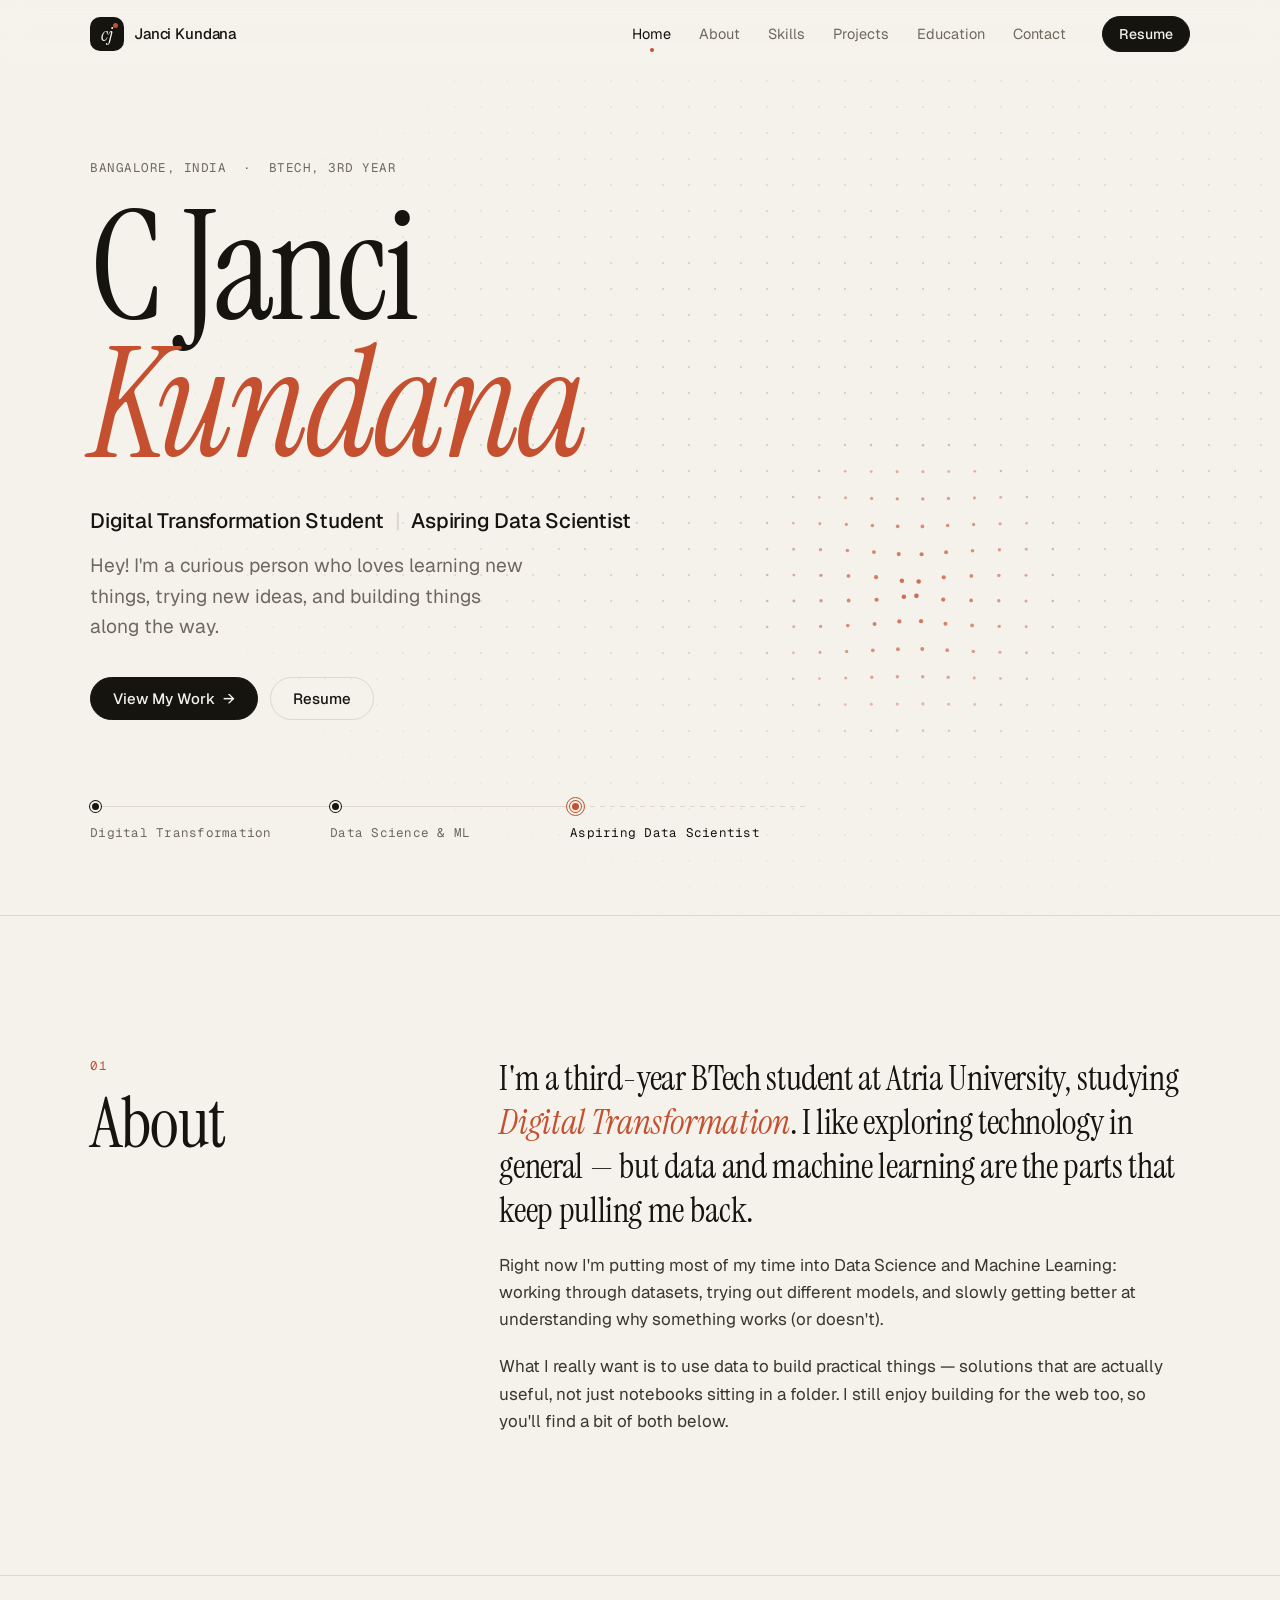
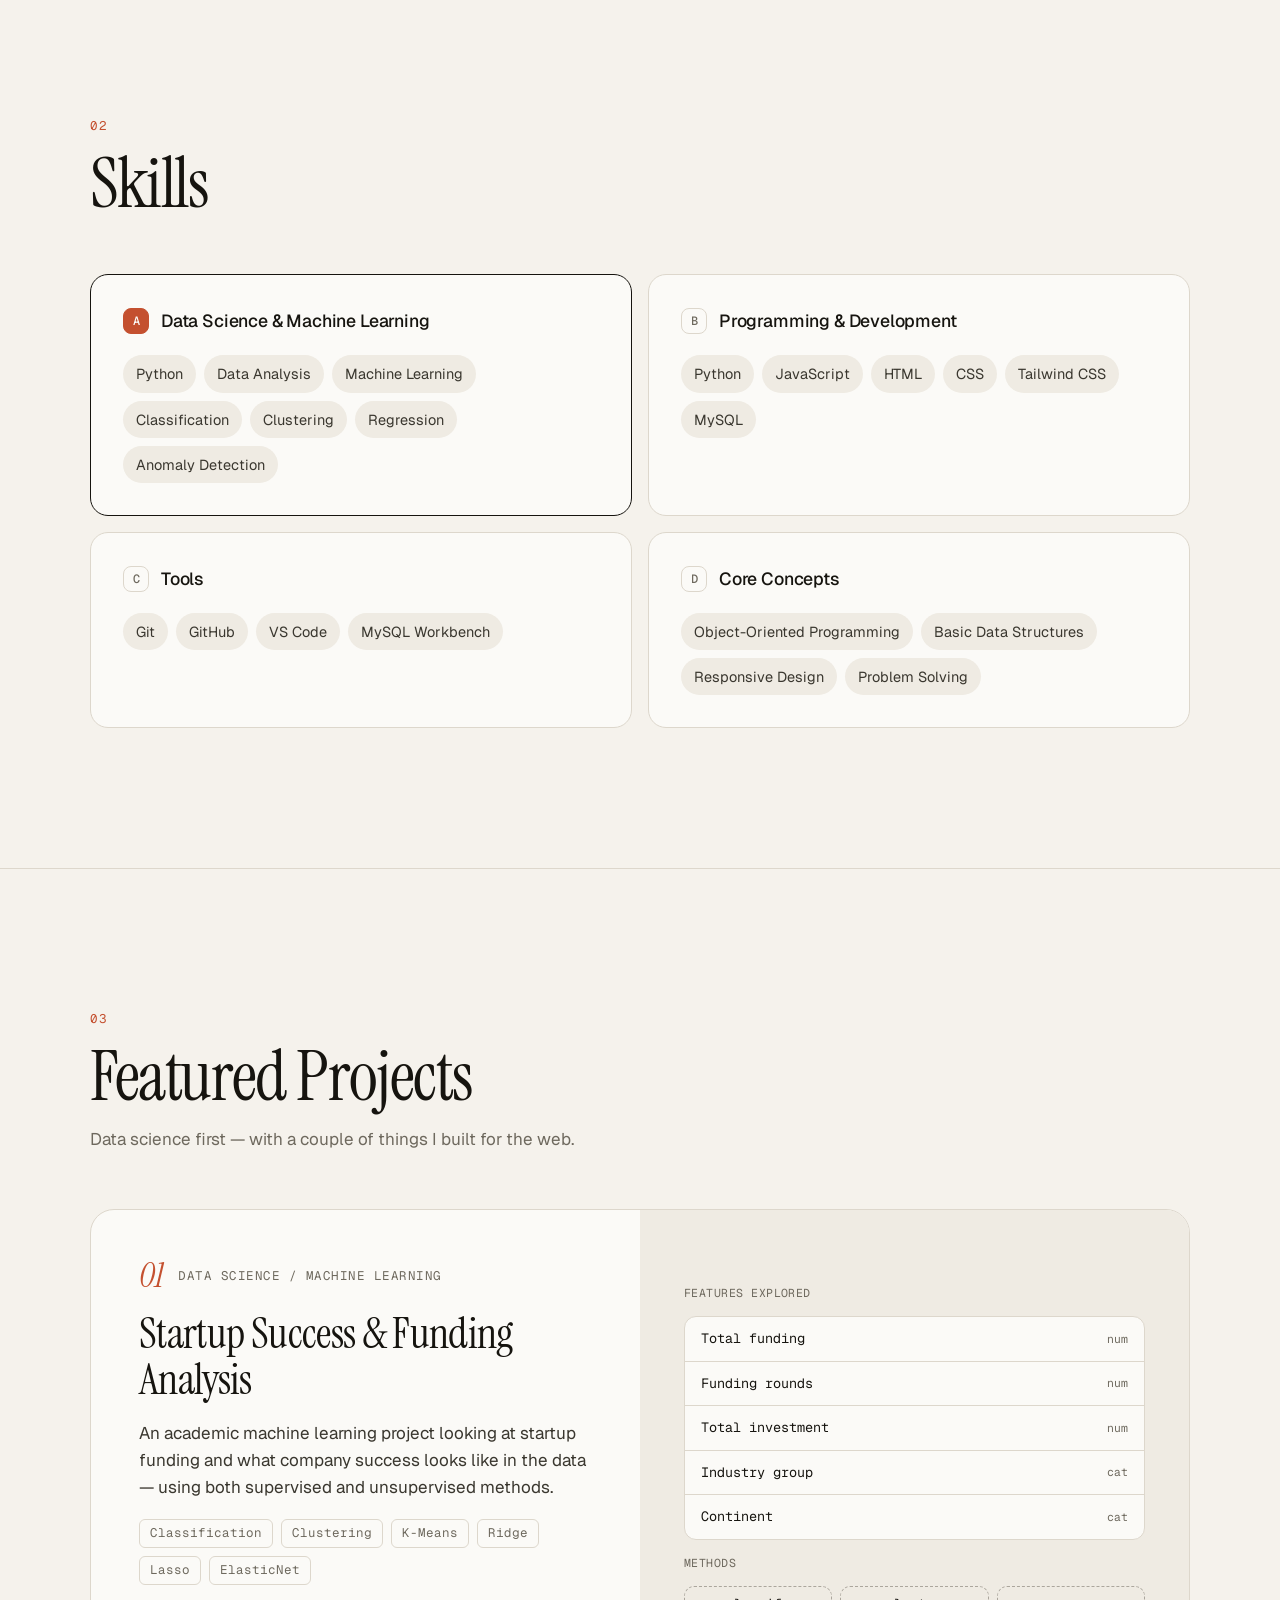
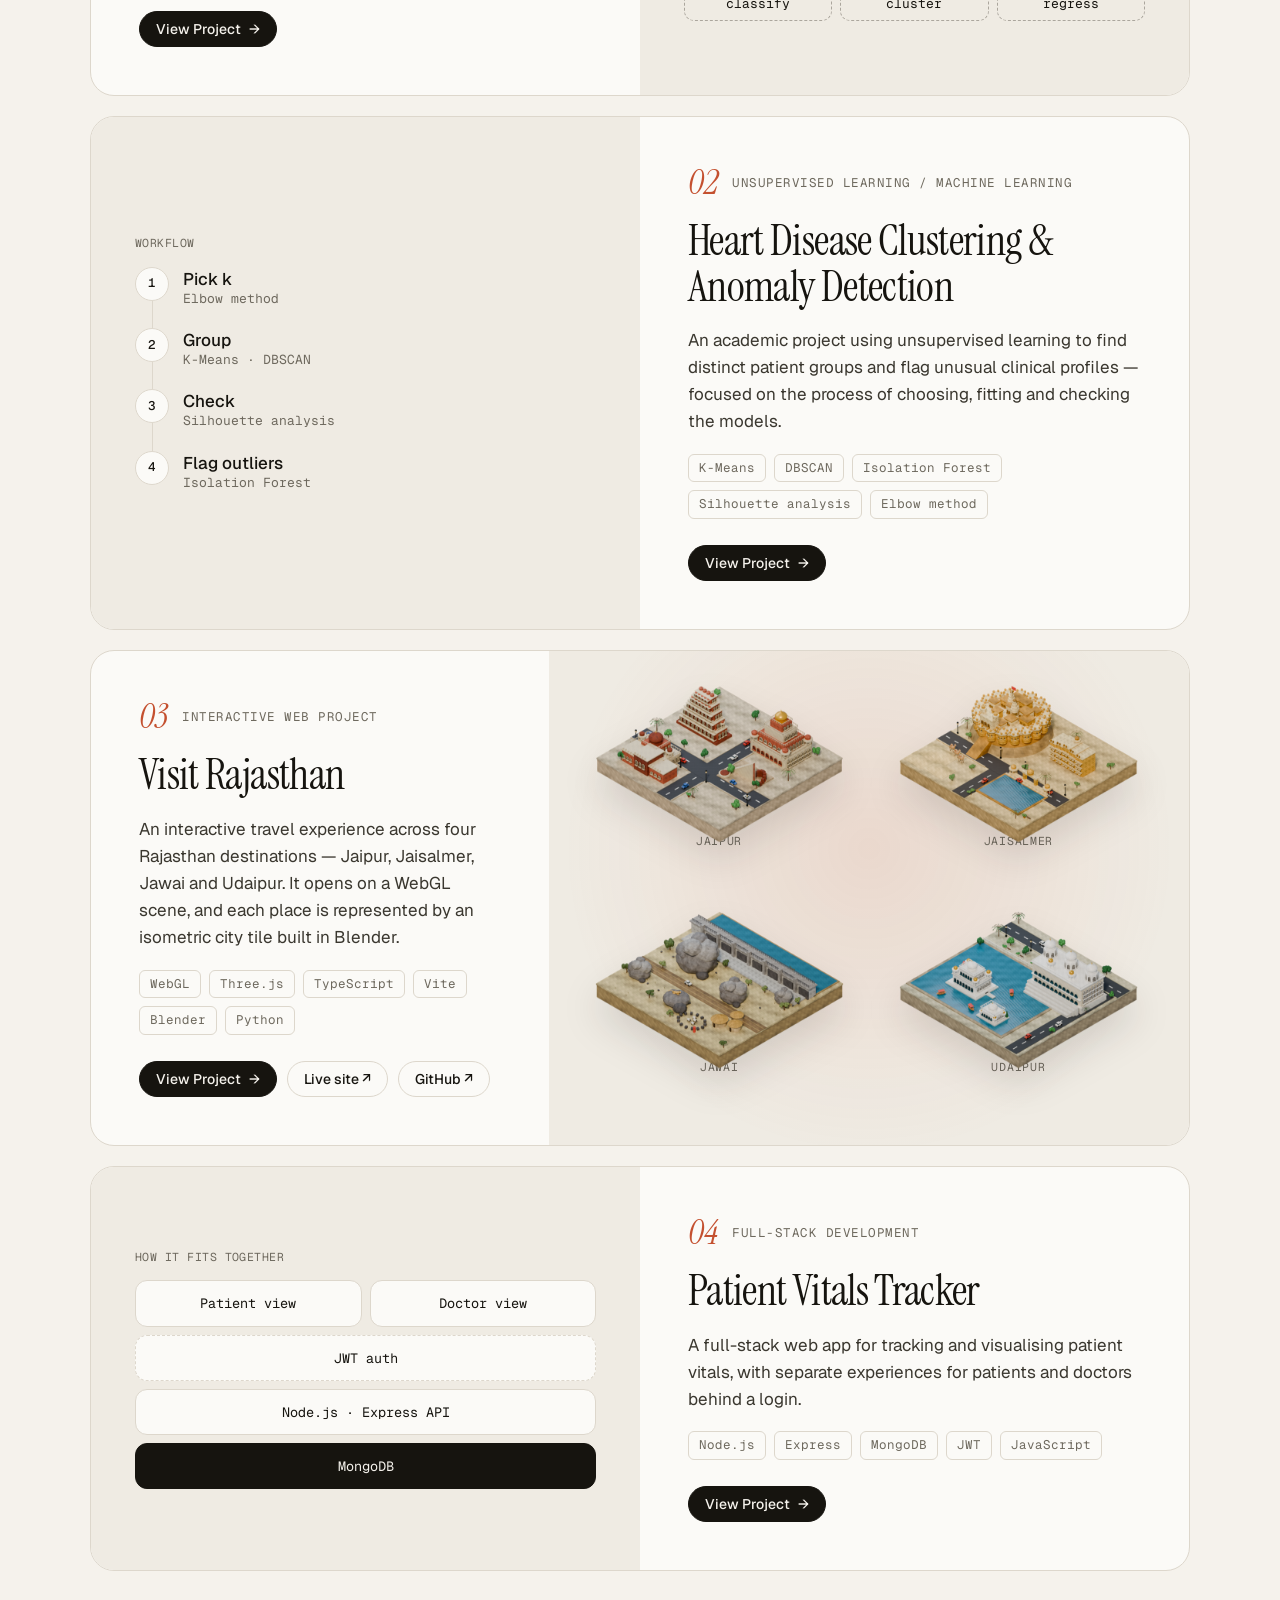
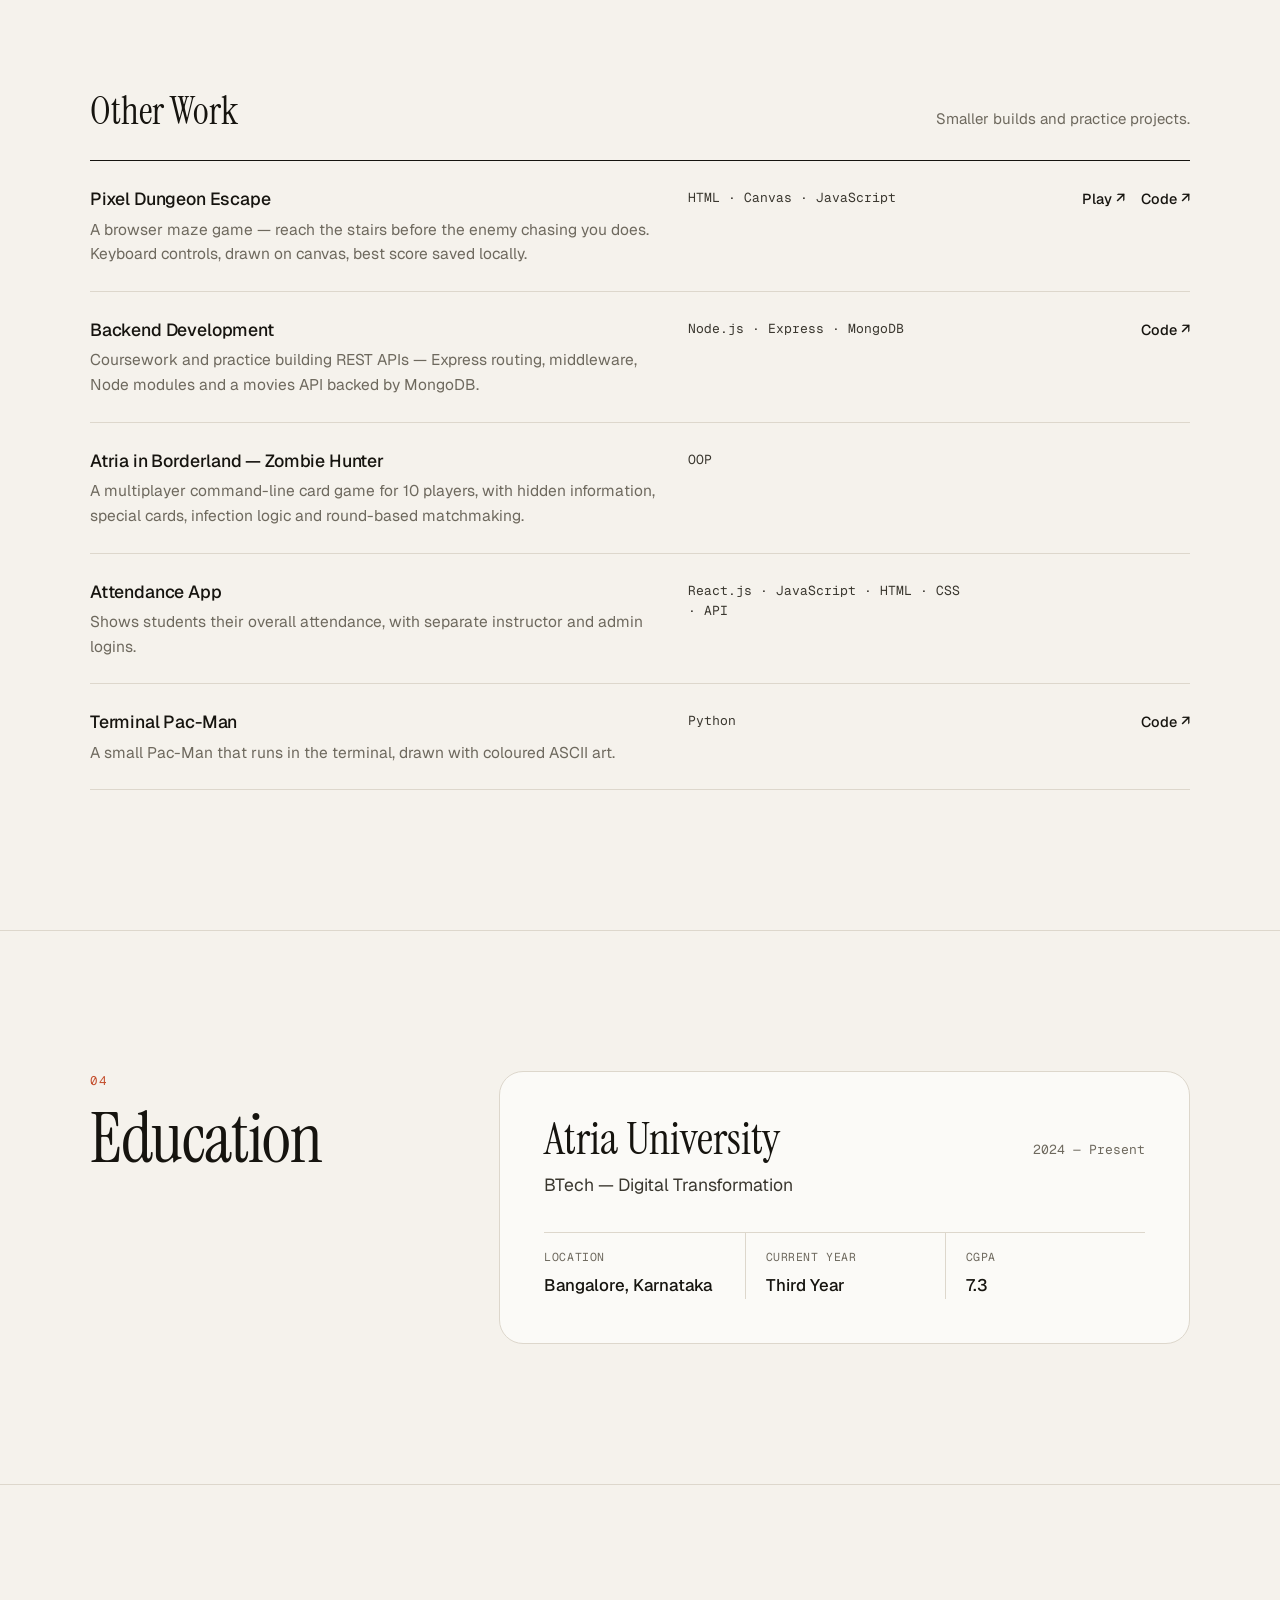
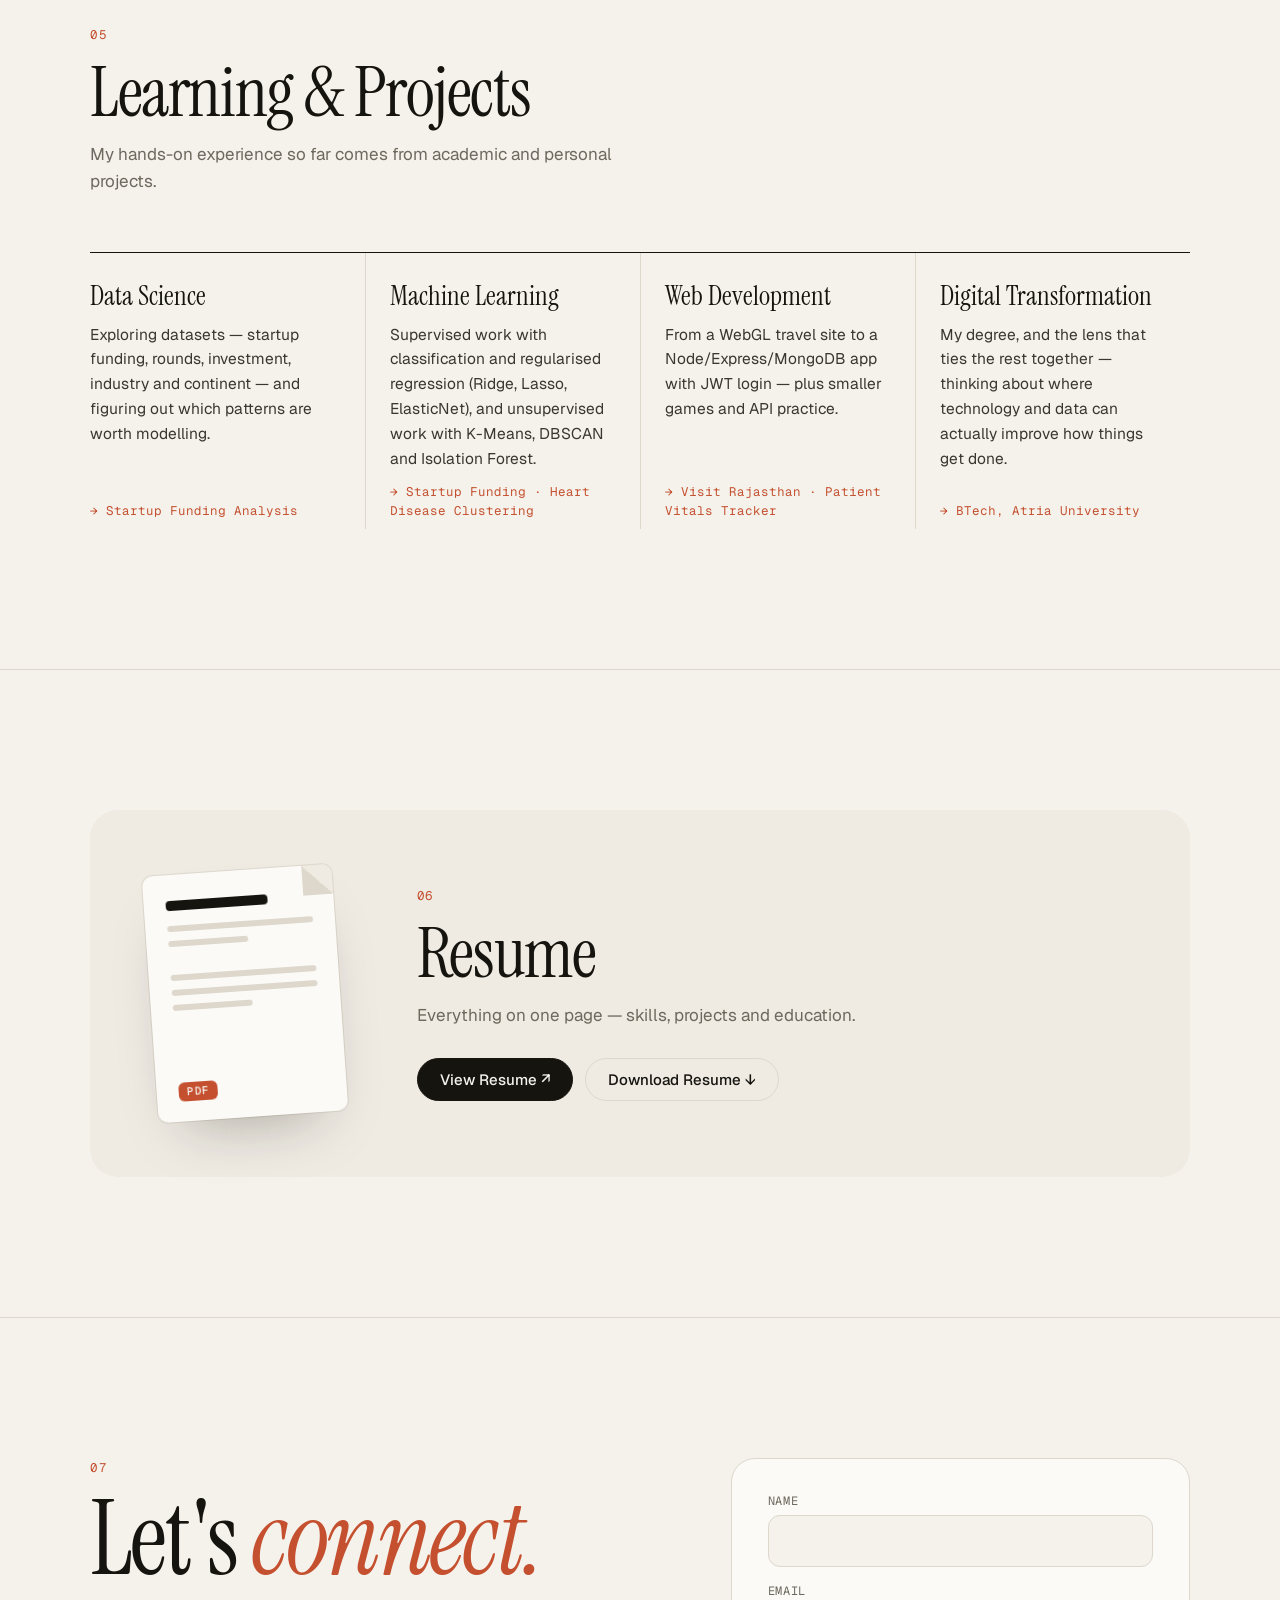
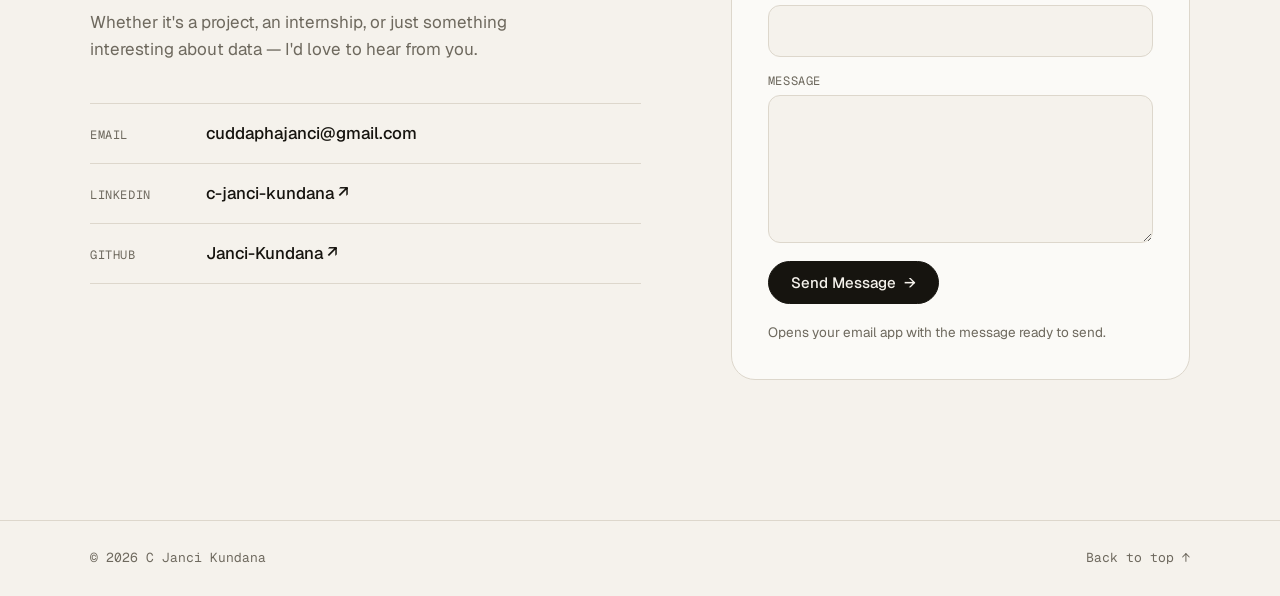
==== index.html @ 48ade9da "Add personal portfolio site Co-Authored-By: Claude Opus 5.5 <noreply@anthropic.com>" ====
<!doctype html>
<html lang="en">
<head>
  <meta charset="utf-8" />
  <meta name="viewport" content="width=device-width, initial-scale=1" />
  <title>C Janci Kundana — Portfolio</title>
  <meta name="description" content="C Janci Kundana — BTech Digital Transformation student at Atria University and aspiring Data Scientist. Projects in data science, machine learning and web development." />
  <meta name="theme-color" content="#f5f2ec" media="(prefers-color-scheme: light)" />
  <meta name="theme-color" content="#12110e" media="(prefers-color-scheme: dark)" />
  <meta property="og:title" content="C Janci Kundana — Portfolio" />
  <meta property="og:description" content="Digital Transformation student · Aspiring Data Scientist" />
  <meta property="og:type" content="website" />
  <link rel="icon" href="data:image/svg+xml,%3Csvg xmlns='http://www.w3.org/2000/svg' viewBox='0 0 64 64'%3E%3Crect width='64' height='64' rx='14' fill='%2316140f'/%3E%3Ctext x='50%25' y='58%25' text-anchor='middle' font-family='Georgia,serif' font-style='italic' font-size='34' fill='%23f5f2ec'%3Ecj%3C/text%3E%3Ccircle cx='48' cy='18' r='4' fill='%23c4502f'/%3E%3C/svg%3E" />

  <link rel="preconnect" href="https://fonts.googleapis.com" />
  <link rel="preconnect" href="https://fonts.gstatic.com" crossorigin />
  <link href="https://fonts.googleapis.com/css2?family=Geist:wght@400;500;600&family=Geist+Mono:wght@400;500&family=Instrument+Serif:ital@0;1&display=swap" rel="stylesheet" />
  <link rel="stylesheet" href="styles.css" />
</head>
<body>
  <a class="skip" href="#main">Skip to content</a>

  <!-- ============ NAV ============ -->
  <header class="nav" id="top">
    <div class="nav__inner wrap">
      <a class="nav__brand" href="#home" aria-label="C Janci Kundana — home">
        <span class="nav__mark">cj</span><span class="nav__name">Janci Kundana</span>
      </a>

      <nav class="nav__links" id="nav-links" aria-label="Primary">
        <a href="#home">Home</a>
        <a href="#about">About</a>
        <a href="#skills">Skills</a>
        <a href="#projects">Projects</a>
        <a href="#education">Education</a>
        <a href="#contact">Contact</a>
        <a class="btn btn--small btn--solid nav__resume-mobile" href="#resume">Resume</a>
      </nav>

      <a class="btn btn--small btn--solid nav__resume" href="#resume">Resume</a>

      <button class="nav__toggle" aria-expanded="false" aria-controls="nav-links" aria-label="Open menu">
        <span></span><span></span>
      </button>
    </div>
  </header>

  <main id="main">

    <!-- ============ HERO ============ -->
    <section class="hero" id="home">
      <canvas class="hero__field" aria-hidden="true"></canvas>
      <div class="wrap hero__inner">
        <p class="eyebrow reveal">Bangalore, India &nbsp;·&nbsp; BTech, 3rd year</p>

        <h1 class="hero__name reveal">
          C Janci<br /><em>Kundana</em>
        </h1>

        <p class="hero__role reveal">Digital Transformation Student <span class="sep">|</span> Aspiring Data Scientist</p>

        <p class="hero__intro reveal">
          Hey! I'm a curious person who loves learning new things, trying new ideas,
          and building things along the way.
        </p>

        <div class="hero__cta reveal">
          <a class="btn btn--solid" href="#projects">View My Work <span class="arrow" aria-hidden="true">→</span></a>
          <a class="btn btn--ghost" href="#resume">Resume</a>
        </div>

        <ol class="path reveal" aria-label="Where I'm headed">
          <li class="path__step"><span class="path__dot"></span><span class="path__label">Digital Transformation</span></li>
          <li class="path__step"><span class="path__dot"></span><span class="path__label">Data Science &amp; ML</span></li>
          <li class="path__step path__step--next"><span class="path__dot"></span><span class="path__label">Aspiring Data Scientist</span></li>
        </ol>
      </div>
    </section>

    <!-- ============ ABOUT ============ -->
    <section class="section" id="about">
      <div class="wrap grid-split">
        <header class="section__head reveal">
          <span class="section__num">01</span>
          <h2 class="section__title">About</h2>
        </header>

        <div class="about reveal">
          <p class="about__lead">
            I'm a third-year BTech student at Atria University, studying
            <em>Digital Transformation</em>. I like exploring technology in general —
            but data and machine learning are the parts that keep pulling me back.
          </p>
          <p>
            Right now I'm putting most of my time into Data Science and Machine Learning:
            working through datasets, trying out different models, and slowly getting better
            at understanding why something works (or doesn't).
          </p>
          <p>
            What I really want is to use data to build practical things — solutions that are
            actually useful, not just notebooks sitting in a folder. I still enjoy building for
            the web too, so you'll find a bit of both below.
          </p>
        </div>
      </div>
    </section>

    <!-- ============ SKILLS ============ -->
    <section class="section" id="skills">
      <div class="wrap">
        <header class="section__head reveal">
          <span class="section__num">02</span>
          <h2 class="section__title">Skills</h2>
        </header>

        <div class="skills">
          <article class="skills__group skills__group--focus reveal">
            <h3><span class="skills__idx">A</span>Data Science &amp; Machine Learning</h3>
            <ul class="chips">
              <li>Python</li><li>Data Analysis</li><li>Machine Learning</li>
              <li>Classification</li><li>Clustering</li><li>Regression</li><li>Anomaly Detection</li>
            </ul>
          </article>

          <article class="skills__group reveal">
            <h3><span class="skills__idx">B</span>Programming &amp; Development</h3>
            <ul class="chips">
              <li>Python</li><li>JavaScript</li><li>HTML</li><li>CSS</li><li>Tailwind CSS</li><li>MySQL</li>
            </ul>
          </article>

          <article class="skills__group reveal">
            <h3><span class="skills__idx">C</span>Tools</h3>
            <ul class="chips">
              <li>Git</li><li>GitHub</li><li>VS Code</li><li>MySQL Workbench</li>
            </ul>
          </article>

          <article class="skills__group reveal">
            <h3><span class="skills__idx">D</span>Core Concepts</h3>
            <ul class="chips">
              <li>Object-Oriented Programming</li><li>Basic Data Structures</li>
              <li>Responsive Design</li><li>Problem Solving</li>
            </ul>
          </article>
        </div>
      </div>
    </section>

    <!-- ============ PROJECTS ============ -->
    <section class="section" id="projects">
      <div class="wrap">
        <header class="section__head reveal">
          <span class="section__num">03</span>
          <h2 class="section__title">Featured Projects</h2>
          <p class="section__sub">Data science first — with a couple of things I built for the web.</p>
        </header>

        <div class="projects">

          <!-- 01 -->
          <article class="project reveal">
            <div class="project__body">
              <div class="project__meta"><span class="project__num">01</span><span class="project__cat">Data Science / Machine Learning</span></div>
              <h3 class="project__title">Startup Success &amp; Funding Analysis</h3>
              <p class="project__desc">
                An academic machine learning project looking at startup funding and what
                company success looks like in the data — using both supervised and
                unsupervised methods.
              </p>
              <ul class="tags">
                <li>Classification</li><li>Clustering</li><li>K-Means</li>
                <li>Ridge</li><li>Lasso</li><li>ElasticNet</li>
              </ul>
              <div class="project__actions">
                <button class="btn btn--solid btn--small" data-open="p-startup">View Project <span class="arrow" aria-hidden="true">→</span></button>
                <!-- Add a repo link when it's public:
                <a class="btn btn--ghost btn--small" href="#" target="_blank" rel="noopener">GitHub</a> -->
              </div>
            </div>
            <div class="project__visual visual-schema" aria-hidden="true">
              <p class="visual__label">features explored</p>
              <ul class="schema">
                <li><span>Total funding</span><i>num</i></li>
                <li><span>Funding rounds</span><i>num</i></li>
                <li><span>Total investment</span><i>num</i></li>
                <li><span>Industry group</span><i>cat</i></li>
                <li><span>Continent</span><i>cat</i></li>
              </ul>
              <p class="visual__label">methods</p>
              <div class="schema__split">
                <span>classify</span><span>cluster</span><span>regress</span>
              </div>
            </div>
          </article>

          <!-- 02 -->
          <article class="project project--flip reveal">
            <div class="project__body">
              <div class="project__meta"><span class="project__num">02</span><span class="project__cat">Unsupervised Learning / Machine Learning</span></div>
              <h3 class="project__title">Heart Disease Clustering &amp; Anomaly Detection</h3>
              <p class="project__desc">
                An academic project using unsupervised learning to find distinct patient
                groups and flag unusual clinical profiles — focused on the process of
                choosing, fitting and checking the models.
              </p>
              <ul class="tags">
                <li>K-Means</li><li>DBSCAN</li><li>Isolation Forest</li>
                <li>Silhouette analysis</li><li>Elbow method</li>
              </ul>
              <div class="project__actions">
                <button class="btn btn--solid btn--small" data-open="p-heart">View Project <span class="arrow" aria-hidden="true">→</span></button>
              </div>
            </div>
            <div class="project__visual visual-flow" aria-hidden="true">
              <p class="visual__label">workflow</p>
              <ol class="flow">
                <li><b>Pick k</b><span>Elbow method</span></li>
                <li><b>Group</b><span>K-Means · DBSCAN</span></li>
                <li><b>Check</b><span>Silhouette analysis</span></li>
                <li><b>Flag outliers</b><span>Isolation Forest</span></li>
              </ol>
            </div>
          </article>

          <!-- 03 -->
          <article class="project project--wide reveal">
            <div class="project__body">
              <div class="project__meta"><span class="project__num">03</span><span class="project__cat">Interactive Web Project</span></div>
              <h3 class="project__title">Visit Rajasthan</h3>
              <p class="project__desc">
                An interactive travel experience across four Rajasthan destinations —
                Jaipur, Jaisalmer, Jawai and Udaipur. It opens on a WebGL scene, and each
                place is represented by an isometric city tile built in Blender.
              </p>
              <ul class="tags">
                <li>WebGL</li><li>Three.js</li><li>TypeScript</li><li>Vite</li><li>Blender</li><li>Python</li>
              </ul>
              <div class="project__actions">
                <button class="btn btn--solid btn--small" data-open="p-rajasthan">View Project <span class="arrow" aria-hidden="true">→</span></button>
                <a class="btn btn--ghost btn--small" href="https://janci-kundana.github.io/visit-rajasthan/" target="_blank" rel="noopener">Live site ↗</a>
                <a class="btn btn--ghost btn--small" href="https://github.com/Janci-Kundana/visit-rajasthan" target="_blank" rel="noopener">GitHub ↗</a>
              </div>
            </div>
            <div class="project__visual visual-tiles">
              <figure><img src="assets/img/tile-jaipur.png" alt="Isometric Blender tile of Jaipur" loading="lazy" width="760" height="461" /><figcaption>Jaipur</figcaption></figure>
              <figure><img src="assets/img/tile-jaisalmer.png" alt="Isometric Blender tile of Jaisalmer" loading="lazy" width="760" height="461" /><figcaption>Jaisalmer</figcaption></figure>
              <figure><img src="assets/img/tile-jawai.png" alt="Isometric Blender tile of Jawai" loading="lazy" width="760" height="461" /><figcaption>Jawai</figcaption></figure>
              <figure><img src="assets/img/tile-udaipur.png" alt="Isometric Blender tile of Udaipur" loading="lazy" width="760" height="461" /><figcaption>Udaipur</figcaption></figure>
            </div>
          </article>

          <!-- 04 -->
          <article class="project project--flip reveal">
            <div class="project__body">
              <div class="project__meta"><span class="project__num">04</span><span class="project__cat">Full-Stack Development</span></div>
              <h3 class="project__title">Patient Vitals Tracker</h3>
              <p class="project__desc">
                A full-stack web app for tracking and visualising patient vitals, with
                separate experiences for patients and doctors behind a login.
              </p>
              <ul class="tags">
                <li>Node.js</li><li>Express</li><li>MongoDB</li><li>JWT</li><li>JavaScript</li>
              </ul>
              <div class="project__actions">
                <button class="btn btn--solid btn--small" data-open="p-vitals">View Project <span class="arrow" aria-hidden="true">→</span></button>
              </div>
            </div>
            <div class="project__visual visual-stack" aria-hidden="true">
              <p class="visual__label">how it fits together</p>
              <div class="stack">
                <div class="stack__roles"><span>Patient view</span><span>Doctor view</span></div>
                <div class="stack__layer">JWT auth</div>
                <div class="stack__layer">Node.js · Express API</div>
                <div class="stack__layer stack__layer--db">MongoDB</div>
              </div>
            </div>
          </article>
        </div>

        <!-- Other work -->
        <div class="other">
          <header class="other__head reveal">
            <h3>Other Work</h3>
            <p>Smaller builds and practice projects.</p>
          </header>

          <ul class="other__list">
            <li class="other__row reveal">
              <div>
                <h4>Pixel Dungeon Escape</h4>
                <p>A browser maze game — reach the stairs before the enemy chasing you does. Keyboard controls, drawn on canvas, best score saved locally.</p>
              </div>
              <span class="other__tech">HTML · Canvas · JavaScript</span>
              <span class="other__links">
                <a href="https://janci-kundana.github.io/Pixel-Dungeon/" target="_blank" rel="noopener">Play ↗</a>
                <a href="https://github.com/Janci-Kundana/Pixel-Dungeon" target="_blank" rel="noopener">Code ↗</a>
              </span>
            </li>
            <li class="other__row reveal">
              <div>
                <h4>Backend Development</h4>
                <p>Coursework and practice building REST APIs — Express routing, middleware, Node modules and a movies API backed by MongoDB.</p>
              </div>
              <span class="other__tech">Node.js · Express · MongoDB</span>
              <span class="other__links">
                <a href="https://github.com/Janci-Kundana/Backend-Development" target="_blank" rel="noopener">Code ↗</a>
              </span>
            </li>
            <li class="other__row reveal">
              <div>
                <h4>Atria in Borderland — Zombie Hunter</h4>
                <p>A multiplayer command-line card game for 10 players, with hidden information, special cards, infection logic and round-based matchmaking.</p>
              </div>
              <span class="other__tech">OOP</span>
              <span class="other__links"></span>
            </li>
            <li class="other__row reveal">
              <div>
                <h4>Attendance App</h4>
                <p>Shows students their overall attendance, with separate instructor and admin logins.</p>
              </div>
              <span class="other__tech">React.js · JavaScript · HTML · CSS · API</span>
              <span class="other__links"></span>
            </li>
            <li class="other__row reveal">
              <div>
                <h4>Terminal Pac-Man</h4>
                <p>A small Pac-Man that runs in the terminal, drawn with coloured ASCII art.</p>
              </div>
              <span class="other__tech">Python</span>
              <span class="other__links">
                <a href="https://github.com/Janci-Kundana/Pacman-Game" target="_blank" rel="noopener">Code ↗</a>
              </span>
            </li>
          </ul>
        </div>
      </div>
    </section>

    <!-- ============ EDUCATION ============ -->
    <section class="section" id="education">
      <div class="wrap grid-split">
        <header class="section__head reveal">
          <span class="section__num">04</span>
          <h2 class="section__title">Education</h2>
        </header>

        <article class="edu reveal">
          <div class="edu__top">
            <h3>Atria University</h3>
            <span class="edu__years">2024 — Present</span>
          </div>
          <p class="edu__degree">BTech — Digital Transformation</p>
          <dl class="edu__facts">
            <div><dt>Location</dt><dd>Bangalore, Karnataka</dd></div>
            <div><dt>Current year</dt><dd>Third Year</dd></div>
            <div><dt>CGPA</dt><dd>7.3</dd></div>
          </dl>
        </article>
      </div>
    </section>

    <!-- ============ LEARNING & PROJECTS ============ -->
    <section class="section" id="learning">
      <div class="wrap">
        <header class="section__head reveal">
          <span class="section__num">05</span>
          <h2 class="section__title">Learning &amp; Projects</h2>
          <p class="section__sub">My hands-on experience so far comes from academic and personal projects.</p>
        </header>

        <div class="learn">
          <article class="learn__item reveal">
            <h3>Data Science</h3>
            <p>Exploring datasets — startup funding, rounds, investment, industry and continent — and figuring out which patterns are worth modelling.</p>
            <span class="learn__ref">→ Startup Funding Analysis</span>
          </article>
          <article class="learn__item reveal">
            <h3>Machine Learning</h3>
            <p>Supervised work with classification and regularised regression (Ridge, Lasso, ElasticNet), and unsupervised work with K-Means, DBSCAN and Isolation Forest.</p>
            <span class="learn__ref">→ Startup Funding · Heart Disease Clustering</span>
          </article>
          <article class="learn__item reveal">
            <h3>Web Development</h3>
            <p>From a WebGL travel site to a Node/Express/MongoDB app with JWT login — plus smaller games and API practice.</p>
            <span class="learn__ref">→ Visit Rajasthan · Patient Vitals Tracker</span>
          </article>
          <article class="learn__item reveal">
            <h3>Digital Transformation</h3>
            <p>My degree, and the lens that ties the rest together — thinking about where technology and data can actually improve how things get done.</p>
            <span class="learn__ref">→ BTech, Atria University</span>
          </article>
        </div>
      </div>
    </section>

    <!--
      ============ ACHIEVEMENTS & CERTIFICATIONS ============
      Intentionally left out until there's something verified to show.
      To add it, copy the Learning & Projects section above, rename it,
      and use one .learn__item per certificate / achievement.
    -->

    <!-- ============ RESUME ============ -->
    <section class="section" id="resume">
      <div class="wrap">
        <div class="resume reveal">
          <div class="resume__doc" aria-hidden="true">
            <span class="resume__fold"></span>
            <span class="resume__line resume__line--title"></span>
            <span class="resume__line"></span>
            <span class="resume__line resume__line--short"></span>
            <span class="resume__gap"></span>
            <span class="resume__line"></span>
            <span class="resume__line"></span>
            <span class="resume__line resume__line--short"></span>
            <span class="resume__type">PDF</span>
          </div>
          <div class="resume__text">
            <span class="section__num">06</span>
            <h2 class="section__title">Resume</h2>
            <p>Everything on one page — skills, projects and education.</p>
            <div class="resume__actions">
              <a class="btn btn--solid" href="assets/C-Janci-Kundana-Resume.pdf" target="_blank" rel="noopener">View Resume ↗</a>
              <a class="btn btn--ghost" href="assets/C-Janci-Kundana-Resume.pdf" download="C-Janci-Kundana-Resume.pdf">Download Resume ↓</a>
            </div>
          </div>
        </div>
      </div>
    </section>

    <!-- ============ CONTACT ============ -->
    <section class="section section--contact" id="contact">
      <div class="wrap contact">
        <div class="contact__intro reveal">
          <span class="section__num">07</span>
          <h2 class="contact__title">Let's <em>connect.</em></h2>
          <p>Whether it's a project, an internship, or just something interesting about data — I'd love to hear from you.</p>

          <ul class="contact__links">
            <li><span>Email</span><a href="mailto:cuddaphajanci@gmail.com">cuddaphajanci@gmail.com</a></li>
            <li><span>LinkedIn</span><a href="https://www.linkedin.com/in/c-janci-kundana-37313b328/" target="_blank" rel="noopener">c-janci-kundana ↗</a></li>
            <li><span>GitHub</span><a href="https://github.com/Janci-Kundana" target="_blank" rel="noopener">Janci-Kundana ↗</a></li>
          </ul>
        </div>

        <form class="form reveal" id="contact-form" novalidate>
          <label class="field">
            <span>Name</span>
            <input type="text" name="name" autocomplete="name" required />
          </label>
          <label class="field">
            <span>Email</span>
            <input type="email" name="email" autocomplete="email" required />
          </label>
          <label class="field">
            <span>Message</span>
            <textarea name="message" rows="5" required></textarea>
          </label>
          <button class="btn btn--solid" type="submit">Send Message <span class="arrow" aria-hidden="true">→</span></button>
          <p class="form__note" role="status" aria-live="polite">Opens your email app with the message ready to send.</p>
        </form>
      </div>
    </section>
  </main>

  <footer class="footer">
    <div class="wrap footer__inner">
      <span>© <span id="year">2026</span> C Janci Kundana</span>
      <a href="#home">Back to top ↑</a>
    </div>
  </footer>

  <!-- ============ PROJECT DETAILS ============ -->
  <dialog class="modal" id="p-startup" aria-labelledby="p-startup-t">
    <div class="modal__inner">
      <button class="modal__close" data-close aria-label="Close">×</button>
      <p class="project__cat">01 · Data Science / Machine Learning</p>
      <h3 id="p-startup-t">Startup Success &amp; Funding Analysis</h3>
      <p>An academic machine learning project focused on analysing startup funding and company success.</p>
      <h4>Features explored</h4>
      <ul class="tags"><li>Total funding</li><li>Funding rounds</li><li>Total investment</li><li>Industry group</li><li>Continent</li></ul>
      <h4>What the work involved</h4>
      <ul class="modal__list">
        <li><b>Classification</b> — modelling company success.</li>
        <li><b>Clustering</b> — grouping startups with K-Means.</li>
        <li><b>Regression</b> — comparing Ridge, Lasso and ElasticNet regularisation.</li>
      </ul>
    </div>
  </dialog>

  <dialog class="modal" id="p-heart" aria-labelledby="p-heart-t">
    <div class="modal__inner">
      <button class="modal__close" data-close aria-label="Close">×</button>
      <p class="project__cat">02 · Unsupervised Learning / Machine Learning</p>
      <h3 id="p-heart-t">Heart Disease Clustering &amp; Anomaly Detection</h3>
      <p>An academic machine learning project focused on identifying distinct patient groups and unusual clinical profiles using unsupervised learning. The focus is on the data science process — not on medical conclusions.</p>
      <h4>Methods</h4>
      <ul class="modal__list">
        <li><b>Elbow method</b> — choosing a sensible number of clusters.</li>
        <li><b>K-Means &amp; DBSCAN</b> — two different ways of grouping patients.</li>
        <li><b>Silhouette analysis</b> — checking how well-separated the clusters are.</li>
        <li><b>Isolation Forest</b> — flagging profiles that don't fit the usual patterns.</li>
      </ul>
    </div>
  </dialog>

  <dialog class="modal" id="p-rajasthan" aria-labelledby="p-rajasthan-t">
    <div class="modal__inner">
      <button class="modal__close" data-close aria-label="Close">×</button>
      <p class="project__cat">03 · Interactive Web Project</p>
      <h3 id="p-rajasthan-t">Visit Rajasthan</h3>
      <img class="modal__img" src="assets/img/tile-udaipur.png" alt="Isometric Blender tile of Udaipur" loading="lazy" width="760" height="461" />
      <p>An interactive travel experience focused on Rajasthan, built around four destinations: Jaipur, Jaisalmer, Jawai and Udaipur.</p>
      <ul class="modal__list">
        <li><b>WebGL landing scene</b> — built with Three.js.</li>
        <li><b>Isometric city tiles</b> — one per destination, modelled in Blender with Python scripts.</li>
        <li><b>Four destination experiences</b> — each with its own page.</li>
        <li><b>Interactive visual presentation</b> — 3D tile cards for each destination.</li>
      </ul>
      <div class="project__actions">
        <a class="btn btn--solid btn--small" href="https://janci-kundana.github.io/visit-rajasthan/" target="_blank" rel="noopener">Open live site ↗</a>
        <a class="btn btn--ghost btn--small" href="https://github.com/Janci-Kundana/visit-rajasthan" target="_blank" rel="noopener">GitHub ↗</a>
      </div>
    </div>
  </dialog>

  <dialog class="modal" id="p-vitals" aria-labelledby="p-vitals-t">
    <div class="modal__inner">
      <button class="modal__close" data-close aria-label="Close">×</button>
      <p class="project__cat">04 · Full-Stack Development</p>
      <h3 id="p-vitals-t">Patient Vitals Tracker</h3>
      <p>A full-stack application designed to track and visualise patient vital information through a web interface.</p>
      <ul class="modal__list">
        <li><b>Two user experiences</b> — separate views for patients and doctors.</li>
        <li><b>Authentication</b> — JWT-based login.</li>
        <li><b>Backend</b> — Node.js and Express, with MongoDB for storage.</li>
      </ul>
      <ul class="tags"><li>Node.js</li><li>Express</li><li>MongoDB</li><li>JWT</li><li>JavaScript</li></ul>
    </div>
  </dialog>

  <script src="script.js" defer></script>
</body>
</html>
---- styles.css ----
/* ==========================================================
   C Janci Kundana — portfolio
   Palette: warm paper, ink, one terracotta accent.
   ========================================================== */

:root {
  --bg: #f5f2ec;
  --surface: #fbfaf7;
  --surface-2: #efebe3;
  --ink: #16140f;
  --ink-2: #3a372f;
  --muted: #6e695e;
  --line: #ddd7cc;
  --accent: #c4502f;
  --accent-soft: rgba(196, 80, 47, 0.1);
  --on-accent: #fbfaf7;

  --serif: "Instrument Serif", "Iowan Old Style", Georgia, serif;
  --sans: "Geist", ui-sans-serif, system-ui, -apple-system, "Segoe UI", sans-serif;
  --mono: "Geist Mono", ui-monospace, SFMono-Regular, Menlo, monospace;

  --radius: 18px;
  --wrap: 1180px;
  --gutter: clamp(16px, 4vw, 40px);
  --ease: cubic-bezier(0.2, 0.7, 0.2, 1);
  --nav-h: 68px;

  color-scheme: light;
}

@media (prefers-color-scheme: dark) {
  :root:not([data-theme="light"]) {
    --bg: #12110e;
    --surface: #1a1915;
    --surface-2: #211f1a;
    --ink: #eeeae2;
    --ink-2: #cfcac0;
    --muted: #9a9488;
    --line: #2e2b25;
    --accent: #e27250;
    --accent-soft: rgba(226, 114, 80, 0.12);
    --on-accent: #12110e;
    color-scheme: dark;
  }
}
:root[data-theme="dark"] {
  --bg: #12110e;
  --surface: #1a1915;
  --surface-2: #211f1a;
  --ink: #eeeae2;
  --ink-2: #cfcac0;
  --muted: #9a9488;
  --line: #2e2b25;
  --accent: #e27250;
  --accent-soft: rgba(226, 114, 80, 0.12);
  --on-accent: #12110e;
  color-scheme: dark;
}

/* ---------- base ---------- */
*,
*::before,
*::after { box-sizing: border-box; }

html {
  scroll-behavior: smooth;
  scroll-padding-top: calc(var(--nav-h) + 12px);
  -webkit-text-size-adjust: 100%;
}

body {
  margin: 0;
  background: var(--bg);
  color: var(--ink);
  font-family: var(--sans);
  font-size: 17px;
  line-height: 1.6;
  -webkit-font-smoothing: antialiased;
  overflow-x: hidden;
}

img { max-width: 100%; display: block; }
a { color: inherit; }
h1, h2, h3, h4 { margin: 0; font-weight: 400; }
p { margin: 0; }
ul, ol { margin: 0; padding: 0; list-style: none; }
::selection { background: var(--accent); color: var(--on-accent); }

:focus-visible {
  outline: 2px solid var(--accent);
  outline-offset: 3px;
  border-radius: 6px;
}

.wrap {
  width: 100%;
  max-width: var(--wrap);
  margin-inline: auto;
  padding-inline: var(--gutter);
}

.skip {
  position: absolute;
  left: 16px;
  top: -60px;
  z-index: 100;
  background: var(--ink);
  color: var(--bg);
  padding: 10px 14px;
  border-radius: 10px;
  text-decoration: none;
}
.skip:focus { top: 12px; }

.eyebrow,
.section__num,
.project__cat,
.visual__label {
  font-family: var(--mono);
  font-size: 12.5px;
  letter-spacing: 0.04em;
  text-transform: uppercase;
  color: var(--muted);
}

em { font-style: italic; }

/* ---------- buttons ---------- */
.btn {
  --pad-y: 13px;
  --pad-x: 22px;
  display: inline-flex;
  align-items: center;
  gap: 8px;
  padding: var(--pad-y) var(--pad-x);
  border-radius: 999px;
  border: 1px solid var(--ink);
  font: 500 15px/1 var(--sans);
  text-decoration: none;
  cursor: pointer;
  white-space: nowrap;
  transition: background 0.25s var(--ease), color 0.25s var(--ease),
    border-color 0.25s var(--ease), transform 0.25s var(--ease);
}
.btn--small { --pad-y: 10px; --pad-x: 16px; font-size: 14px; }
.btn--solid { background: var(--ink); color: var(--bg); }
.btn--solid:hover { background: var(--accent); border-color: var(--accent); color: var(--on-accent); }
.btn--ghost { background: transparent; color: var(--ink); border-color: var(--line); }
.btn--ghost:hover { border-color: var(--ink); }
.btn .arrow { transition: transform 0.25s var(--ease); }
.btn:hover .arrow { transform: translateX(3px); }
.btn:active { transform: translateY(1px); }

/* ---------- nav ---------- */
.nav {
  position: sticky;
  top: 0;
  z-index: 50;
  height: var(--nav-h);
  background: color-mix(in srgb, var(--bg) 78%, transparent);
  backdrop-filter: saturate(1.4) blur(14px);
  -webkit-backdrop-filter: saturate(1.4) blur(14px);
  border-bottom: 1px solid transparent;
  transition: border-color 0.3s var(--ease);
}
.nav.is-scrolled { border-bottom-color: var(--line); }

.nav__inner {
  height: 100%;
  display: flex;
  align-items: center;
  gap: 24px;
}

.nav__brand {
  display: inline-flex;
  align-items: center;
  gap: 10px;
  text-decoration: none;
  margin-right: auto;
}
.nav__mark {
  display: grid;
  place-items: center;
  width: 34px;
  height: 34px;
  border-radius: 10px;
  background: var(--ink);
  color: var(--bg);
  font: italic 20px/1 var(--serif);
  position: relative;
}
.nav__mark::after {
  content: "";
  position: absolute;
  top: 6px;
  right: 6px;
  width: 5px;
  height: 5px;
  border-radius: 50%;
  background: var(--accent);
}
.nav__name { font-weight: 500; font-size: 15px; letter-spacing: -0.01em; }

.nav__links {
  display: flex;
  align-items: center;
  gap: 4px;
}
.nav__links a:not(.btn) {
  position: relative;
  padding: 8px 12px;
  font-size: 14.5px;
  color: var(--muted);
  text-decoration: none;
  border-radius: 999px;
  transition: color 0.2s var(--ease);
}
.nav__links a:not(.btn):hover,
.nav__links a.is-active { color: var(--ink); }
.nav__links a.is-active::after {
  content: "";
  position: absolute;
  left: 50%;
  bottom: 1px;
  width: 4px;
  height: 4px;
  margin-left: -2px;
  border-radius: 50%;
  background: var(--accent);
}
.nav__resume-mobile { display: none; }

.nav__toggle {
  display: none;
  width: 42px;
  height: 42px;
  border: 1px solid var(--line);
  border-radius: 12px;
  background: transparent;
  cursor: pointer;
  position: relative;
}
.nav__toggle span {
  position: absolute;
  left: 11px;
  right: 11px;
  height: 1.5px;
  background: var(--ink);
  transition: transform 0.3s var(--ease), top 0.3s var(--ease);
}
.nav__toggle span:first-child { top: 16px; }
.nav__toggle span:last-child { top: 24px; }
.nav__toggle[aria-expanded="true"] span:first-child { top: 20px; transform: rotate(45deg); }
.nav__toggle[aria-expanded="true"] span:last-child { top: 20px; transform: rotate(-45deg); }

/* ---------- hero ---------- */
.hero {
  position: relative;
  min-height: calc(100svh - var(--nav-h));
  display: flex;
  align-items: center;
  padding-block: clamp(56px, 10vh, 120px) clamp(48px, 8vh, 96px);
  overflow: hidden;
}
.hero__field {
  position: absolute;
  inset: 0;
  width: 100%;
  height: 100%;
  pointer-events: none;
  -webkit-mask-image: radial-gradient(ellipse 80% 75% at 70% 45%, #000 30%, transparent 78%);
          mask-image: radial-gradient(ellipse 80% 75% at 70% 45%, #000 30%, transparent 78%);
}
.hero__inner { position: relative; }

.hero__name {
  margin-top: 22px;
  font-family: var(--serif);
  font-size: clamp(3.6rem, 12.5vw, 9.5rem);
  line-height: 0.9;
  letter-spacing: -0.025em;
}
.hero__name em { color: var(--accent); }

.hero__role {
  margin-top: 30px;
  font-size: clamp(1.05rem, 2vw, 1.3rem);
  font-weight: 500;
  letter-spacing: -0.01em;
}
.hero__role .sep { color: var(--line); margin-inline: 6px; }

.hero__intro {
  margin-top: 14px;
  max-width: 34ch;
  font-size: clamp(1.05rem, 1.8vw, 1.2rem);
  color: var(--muted);
}

.hero__cta {
  display: flex;
  flex-wrap: wrap;
  gap: 12px;
  margin-top: 34px;
}

/* journey line */
.path {
  display: flex;
  margin-top: clamp(56px, 9vh, 96px);
  max-width: 720px;
  counter-reset: step;
}
.path__step {
  position: relative;
  flex: 1;
  padding-top: 22px;
  font-family: var(--mono);
  font-size: 12.5px;
  letter-spacing: 0.02em;
  color: var(--muted);
}
.path__step::before {
  content: "";
  position: absolute;
  top: 5px;
  left: 0;
  right: 0;
  height: 1px;
  background: var(--line);
}
.path__step:last-child::before {
  background: repeating-linear-gradient(90deg, var(--line) 0 5px, transparent 5px 10px);
}
.path__dot {
  position: absolute;
  top: 0;
  left: 0;
  width: 11px;
  height: 11px;
  border-radius: 50%;
  background: var(--ink);
  border: 2px solid var(--bg);
  box-shadow: 0 0 0 1px var(--ink);
}
.path__label { display: block; padding-right: 12px; }
.path__step--next { color: var(--ink); }
.path__step--next .path__dot {
  background: var(--accent);
  box-shadow: 0 0 0 1px var(--accent);
}
.path__step--next .path__dot::after {
  content: "";
  position: absolute;
  inset: -6px;
  border-radius: 50%;
  border: 1px solid var(--accent);
  animation: ping 2.4s var(--ease) infinite;
}
@keyframes ping {
  0% { transform: scale(0.6); opacity: 0.9; }
  80%, 100% { transform: scale(1.6); opacity: 0; }
}

/* ---------- sections ---------- */
.section {
  padding-block: clamp(80px, 12vw, 140px);
  border-top: 1px solid var(--line);
}

.section__head { margin-bottom: clamp(36px, 5vw, 56px); }
.section__num { display: block; color: var(--accent); margin-bottom: 12px; }
.section__title {
  font-family: var(--serif);
  font-size: clamp(2.6rem, 6vw, 4.4rem);
  line-height: 1;
  letter-spacing: -0.02em;
}
.section__sub { margin-top: 14px; color: var(--muted); max-width: 52ch; }

.grid-split {
  display: grid;
  grid-template-columns: minmax(0, 4fr) minmax(0, 8fr);
  gap: clamp(24px, 5vw, 64px);
  align-items: start;
}
.grid-split .section__head { margin-bottom: 0; position: sticky; top: calc(var(--nav-h) + 24px); }

/* ---------- about ---------- */
.about { display: grid; gap: 20px; max-width: 62ch; color: var(--ink-2); font-size: 1.06rem; }
.about__lead {
  font-family: var(--serif);
  font-size: clamp(1.6rem, 3vw, 2.2rem);
  line-height: 1.25;
  color: var(--ink);
  letter-spacing: -0.01em;
}
.about__lead em { color: var(--accent); }

/* ---------- skills ---------- */
.skills {
  display: grid;
  grid-template-columns: repeat(2, minmax(0, 1fr));
  gap: 16px;
}
.skills__group {
  padding: clamp(22px, 3vw, 32px);
  border: 1px solid var(--line);
  border-radius: var(--radius);
  background: var(--surface);
  transition: border-color 0.3s var(--ease), transform 0.3s var(--ease);
}
.skills__group:hover { border-color: color-mix(in srgb, var(--ink) 30%, var(--line)); }
.skills__group h3 {
  display: flex;
  align-items: center;
  gap: 12px;
  font-size: 1.1rem;
  font-weight: 500;
  letter-spacing: -0.01em;
  margin-bottom: 20px;
}
.skills__idx {
  display: grid;
  place-items: center;
  width: 26px;
  height: 26px;
  border-radius: 8px;
  border: 1px solid var(--line);
  font: 500 12px/1 var(--mono);
  color: var(--muted);
}
.skills__group--focus { border-color: var(--ink); }
.skills__group--focus .skills__idx { background: var(--accent); border-color: var(--accent); color: var(--on-accent); }

.chips, .tags { display: flex; flex-wrap: wrap; gap: 8px; }
.chips li {
  padding: 7px 13px;
  border-radius: 999px;
  background: var(--surface-2);
  font-size: 14.5px;
  color: var(--ink-2);
}
.tags li {
  padding: 4px 10px;
  border-radius: 6px;
  border: 1px solid var(--line);
  font: 12.5px/1.5 var(--mono);
  color: var(--muted);
}

/* ---------- projects ---------- */
.projects { display: grid; gap: 20px; }

.project {
  display: grid;
  grid-template-columns: minmax(0, 1fr) minmax(0, 1fr);
  border: 1px solid var(--line);
  border-radius: calc(var(--radius) + 6px);
  background: var(--surface);
  overflow: hidden;
  transition: border-color 0.35s var(--ease), box-shadow 0.35s var(--ease);
}
.project:hover {
  border-color: color-mix(in srgb, var(--ink) 25%, var(--line));
  box-shadow: 0 24px 60px -36px rgba(22, 20, 15, 0.35);
}
.project--flip .project__body { order: 2; }
.project--wide { grid-template-columns: minmax(0, 5fr) minmax(0, 7fr); }

.project__body {
  padding: clamp(26px, 4vw, 48px);
  display: flex;
  flex-direction: column;
  gap: 18px;
}
.project__meta { display: flex; align-items: center; gap: 14px; }
.project__num {
  font: italic 2.2rem/1 var(--serif);
  color: var(--accent);
}
.project__title {
  font-family: var(--serif);
  font-size: clamp(1.9rem, 3.4vw, 2.7rem);
  line-height: 1.05;
  letter-spacing: -0.015em;
}
.project__desc { color: var(--ink-2); max-width: 48ch; }
.project__actions { display: flex; flex-wrap: wrap; gap: 10px; margin-top: auto; padding-top: 8px; }

.project__visual {
  position: relative;
  background: var(--surface-2);
  padding: clamp(24px, 4vw, 44px);
  display: flex;
  flex-direction: column;
  justify-content: center;
  gap: 14px;
  min-height: 320px;
}
.visual__label { font-size: 11.5px; }

/* 01 — feature schema */
.schema {
  border: 1px solid var(--line);
  border-radius: 12px;
  background: var(--surface);
  overflow: hidden;
  font-family: var(--mono);
  font-size: 13.5px;
}
.schema li {
  display: flex;
  justify-content: space-between;
  align-items: center;
  padding: 11px 16px;
  border-top: 1px solid var(--line);
  transition: background 0.25s var(--ease), padding 0.25s var(--ease);
}
.schema li:first-child { border-top: 0; }
.schema i { font-style: normal; font-size: 11.5px; color: var(--muted); }
.project:hover .schema li:nth-child(odd) { background: var(--accent-soft); }
.schema__split { display: grid; grid-template-columns: repeat(3, 1fr); gap: 8px; }
.schema__split span {
  text-align: center;
  padding: 10px 6px;
  border-radius: 10px;
  border: 1px dashed color-mix(in srgb, var(--ink) 25%, var(--line));
  font: 13px/1 var(--mono);
}

/* 02 — workflow */
.flow { display: grid; gap: 0; counter-reset: flow; }
.flow li {
  position: relative;
  display: grid;
  grid-template-columns: 34px 1fr;
  grid-template-rows: auto auto;
  column-gap: 14px;
  padding-bottom: 20px;
  counter-increment: flow;
}
.flow li::before {
  content: counter(flow);
  grid-row: 1 / span 2;
  display: grid;
  place-items: center;
  width: 34px;
  height: 34px;
  border-radius: 50%;
  background: var(--surface);
  border: 1px solid var(--line);
  font: 500 12.5px/1 var(--mono);
  position: relative;
  z-index: 1;
  transition: background 0.3s var(--ease), color 0.3s var(--ease), border-color 0.3s var(--ease);
}
.flow li:not(:last-child)::after {
  content: "";
  position: absolute;
  left: 17px;
  top: 34px;
  bottom: 0;
  width: 1px;
  background: var(--line);
}
.flow b { font-weight: 500; line-height: 1.3; padding-top: 1px; }
.flow span { font: 13px/1.4 var(--mono); color: var(--muted); }
.project:hover .flow li::before { background: var(--ink); color: var(--bg); border-color: var(--ink); }
.project:hover .flow li:nth-child(2)::before { transition-delay: 0.08s; }
.project:hover .flow li:nth-child(3)::before { transition-delay: 0.16s; }
.project:hover .flow li:nth-child(4)::before { transition-delay: 0.24s; background: var(--accent); border-color: var(--accent); color: var(--on-accent); }

/* 03 — tiles */
.visual-tiles {
  display: grid;
  grid-template-columns: repeat(2, minmax(0, 1fr));
  gap: 6px;
  padding: clamp(14px, 2vw, 24px);
  background:
    radial-gradient(circle at 50% 40%, color-mix(in srgb, var(--accent) 12%, transparent), transparent 70%),
    var(--surface-2);
}
.visual-tiles figure { margin: 0; position: relative; }
.visual-tiles img {
  width: 100%;
  height: auto;
  transition: transform 0.6s var(--ease);
  filter: drop-shadow(0 18px 18px rgba(22, 20, 15, 0.12));
}
.visual-tiles figure:hover img { transform: translateY(-6px) scale(1.03); }
.visual-tiles figcaption {
  margin-top: -6%;
  text-align: center;
  font: 11.5px/1 var(--mono);
  letter-spacing: 0.06em;
  text-transform: uppercase;
  color: var(--muted);
}

/* 04 — stack */
.stack { display: grid; gap: 8px; }
.stack__roles { display: grid; grid-template-columns: 1fr 1fr; gap: 8px; }
.stack__roles span,
.stack__layer {
  padding: 14px 16px;
  border-radius: 12px;
  background: var(--surface);
  border: 1px solid var(--line);
  font: 13.5px/1.2 var(--mono);
  text-align: center;
  transition: transform 0.35s var(--ease), border-color 0.35s var(--ease);
}
.stack__layer:nth-child(2) { border-style: dashed; }
.stack__layer--db { background: var(--ink); color: var(--bg); border-color: var(--ink); }
.project:hover .stack__roles span:first-child { transform: translateX(-4px); }
.project:hover .stack__roles span:last-child { transform: translateX(4px); }
.project:hover .stack__layer:nth-child(2) { border-color: var(--accent); }

/* ---------- other work ---------- */
.other { margin-top: clamp(72px, 10vw, 110px); }
.other__head {
  display: flex;
  align-items: baseline;
  justify-content: space-between;
  gap: 16px;
  flex-wrap: wrap;
  padding-bottom: 18px;
  border-bottom: 1px solid var(--ink);
}
.other__head h3 { font-family: var(--serif); font-size: clamp(1.8rem, 3.4vw, 2.4rem); }
.other__head p { color: var(--muted); font-size: 15px; }

.other__row {
  display: grid;
  grid-template-columns: minmax(0, 6fr) minmax(0, 3fr) minmax(0, 2fr);
  gap: 24px;
  align-items: start;
  padding: 24px 0;
  border-bottom: 1px solid var(--line);
  transition: padding 0.3s var(--ease);
}
.other__row:hover { padding-left: 10px; }
.other__row h4 { font-size: 1.1rem; font-weight: 500; letter-spacing: -0.01em; margin-bottom: 4px; }
.other__row p { color: var(--muted); font-size: 15.5px; max-width: 60ch; }
.other__tech { font: 13px/1.6 var(--mono); color: var(--ink-2); padding-top: 3px; }
.other__links { display: flex; gap: 16px; justify-content: flex-end; padding-top: 2px; }
.other__links a,
.contact__links a,
.footer a {
  text-decoration: none;
  background: linear-gradient(currentColor, currentColor) 0 100% / 0 1px no-repeat;
  transition: background-size 0.3s var(--ease), color 0.2s var(--ease);
}
.other__links a { font-size: 14.5px; font-weight: 500; }
.other__links a:hover,
.contact__links a:hover,
.footer a:hover { background-size: 100% 1px; color: var(--accent); }

/* ---------- education ---------- */
.edu {
  padding: clamp(26px, 4vw, 44px);
  border: 1px solid var(--line);
  border-radius: calc(var(--radius) + 6px);
  background: var(--surface);
}
.edu__top {
  display: flex;
  justify-content: space-between;
  align-items: baseline;
  gap: 16px;
  flex-wrap: wrap;
}
.edu h3 { font-family: var(--serif); font-size: clamp(2rem, 4vw, 2.8rem); line-height: 1.05; }
.edu__years { font: 13px/1 var(--mono); color: var(--muted); }
.edu__degree { margin-top: 8px; font-size: 1.1rem; color: var(--ink-2); }
.edu__facts {
  margin: 32px 0 0;
  display: grid;
  grid-template-columns: repeat(3, minmax(0, 1fr));
  border-top: 1px solid var(--line);
}
.edu__facts div { padding-top: 18px; }
.edu__facts div + div { padding-left: 20px; border-left: 1px solid var(--line); }
.edu__facts dt { font: 11.5px/1 var(--mono); letter-spacing: 0.05em; text-transform: uppercase; color: var(--muted); }
.edu__facts dd { margin: 10px 0 0; font-size: 1.05rem; font-weight: 500; }

/* ---------- learning ---------- */
.learn {
  display: grid;
  grid-template-columns: repeat(4, minmax(0, 1fr));
  border-top: 1px solid var(--ink);
}
.learn__item {
  padding: 28px 24px 8px 0;
  display: flex;
  flex-direction: column;
  gap: 12px;
}
.learn__item + .learn__item { padding-left: 24px; border-left: 1px solid var(--line); }
.learn__item h3 { font-family: var(--serif); font-size: 1.7rem; line-height: 1.1; }
.learn__item p { color: var(--ink-2); font-size: 15.5px; }
.learn__ref { margin-top: auto; font: 12.5px/1.5 var(--mono); color: var(--accent); }

/* ---------- resume ---------- */
.resume {
  display: grid;
  grid-template-columns: auto 1fr;
  gap: clamp(28px, 6vw, 80px);
  align-items: center;
  padding: clamp(28px, 5vw, 60px);
  border-radius: calc(var(--radius) + 10px);
  background: var(--surface-2);
}
.resume__doc {
  position: relative;
  width: 190px;
  aspect-ratio: 1 / 1.3;
  padding: 26px 22px;
  border-radius: 10px;
  background: var(--surface);
  box-shadow: 0 30px 60px -30px rgba(22, 20, 15, 0.35), 0 0 0 1px var(--line);
  display: flex;
  flex-direction: column;
  gap: 9px;
  transform: rotate(-4deg);
  transition: transform 0.5s var(--ease);
}
.resume:hover .resume__doc { transform: rotate(0deg) translateY(-6px); }
.resume__fold {
  position: absolute;
  top: 0;
  right: 0;
  width: 30px;
  height: 30px;
  background: linear-gradient(225deg, var(--surface-2) 50%, var(--line) 50%);
  border-top-right-radius: 10px;
}
.resume__line { height: 6px; border-radius: 4px; background: var(--line); }
.resume__line--title { width: 70%; height: 10px; background: var(--ink); margin-bottom: 6px; }
.resume__line--short { width: 55%; }
.resume__gap { height: 10px; }
.resume__type {
  position: absolute;
  left: 22px;
  bottom: 20px;
  padding: 4px 8px;
  border-radius: 6px;
  background: var(--accent);
  color: var(--on-accent);
  font: 500 11px/1 var(--mono);
  letter-spacing: 0.06em;
}
.resume__text p { margin-top: 14px; color: var(--muted); }
.resume__actions { display: flex; flex-wrap: wrap; gap: 12px; margin-top: 28px; }

/* ---------- contact ---------- */
.contact {
  display: grid;
  grid-template-columns: minmax(0, 6fr) minmax(0, 5fr);
  gap: clamp(40px, 7vw, 100px);
  align-items: start;
}
.contact__title {
  font-family: var(--serif);
  font-size: clamp(3.2rem, 9vw, 6.5rem);
  line-height: 0.95;
  letter-spacing: -0.025em;
}
.contact__title em { color: var(--accent); }
.contact__intro > p { margin-top: 20px; max-width: 42ch; color: var(--muted); }

.contact__links { margin-top: 40px; border-top: 1px solid var(--line); }
.contact__links li {
  display: grid;
  grid-template-columns: 100px 1fr;
  gap: 16px;
  padding: 16px 0;
  border-bottom: 1px solid var(--line);
  align-items: baseline;
}
.contact__links span { font: 12px/1 var(--mono); text-transform: uppercase; letter-spacing: 0.05em; color: var(--muted); }
.contact__links a { font-size: 1.05rem; font-weight: 500; overflow-wrap: anywhere; justify-self: start; }

.form {
  display: grid;
  gap: 18px;
  padding: clamp(24px, 4vw, 36px);
  border: 1px solid var(--line);
  border-radius: calc(var(--radius) + 6px);
  background: var(--surface);
}
.field { display: grid; gap: 8px; }
.field span { font: 12px/1 var(--mono); text-transform: uppercase; letter-spacing: 0.05em; color: var(--muted); }
.field input,
.field textarea {
  width: 100%;
  padding: 13px 14px;
  border: 1px solid var(--line);
  border-radius: 12px;
  background: var(--bg);
  color: var(--ink);
  font: 16px/1.5 var(--sans);
  resize: vertical;
  transition: border-color 0.2s var(--ease), box-shadow 0.2s var(--ease);
}
.field input:focus,
.field textarea:focus {
  outline: none;
  border-color: var(--ink);
  box-shadow: 0 0 0 4px var(--accent-soft);
}
.field.is-invalid input,
.field.is-invalid textarea { border-color: var(--accent); }
.form .btn { justify-self: start; }
.form__note { font-size: 13.5px; color: var(--muted); }
.form__note.is-error { color: var(--accent); }

/* ---------- footer ---------- */
.footer { border-top: 1px solid var(--line); padding-block: 28px; }
.footer__inner {
  display: flex;
  justify-content: space-between;
  gap: 16px;
  font: 13px/1.4 var(--mono);
  color: var(--muted);
}

/* ---------- modal ---------- */
.modal {
  width: min(640px, calc(100vw - 32px));
  max-height: calc(100svh - 48px);
  padding: 0;
  border: 1px solid var(--line);
  border-radius: calc(var(--radius) + 6px);
  background: var(--surface);
  color: var(--ink);
  box-shadow: 0 40px 100px -30px rgba(0, 0, 0, 0.45);
}
.modal::backdrop {
  background: color-mix(in srgb, var(--bg) 55%, transparent);
  backdrop-filter: blur(6px);
  -webkit-backdrop-filter: blur(6px);
}
.modal[open] { animation: modal-in 0.35s var(--ease); }
@keyframes modal-in {
  from { opacity: 0; transform: translateY(14px) scale(0.98); }
}
.modal__inner {
  position: relative;
  padding: clamp(26px, 5vw, 44px);
  display: grid;
  gap: 16px;
}
.modal h3 { font-family: var(--serif); font-size: clamp(2rem, 5vw, 2.6rem); line-height: 1.05; padding-right: 40px; }
.modal h4 { font: 500 12px/1 var(--mono); text-transform: uppercase; letter-spacing: 0.05em; color: var(--muted); margin-top: 8px; }
.modal p { color: var(--ink-2); }
.modal__list { display: grid; gap: 10px; }
.modal__list li { position: relative; padding-left: 20px; color: var(--ink-2); }
.modal__list li::before {
  content: "";
  position: absolute;
  left: 0;
  top: 0.7em;
  width: 8px;
  height: 1px;
  background: var(--accent);
}
.modal__list b { font-weight: 500; color: var(--ink); }
.modal__img { width: 100%; height: auto; max-height: 40svh; object-fit: contain; border-radius: 14px; background: var(--surface-2); padding: 12px; }
.modal__close {
  position: absolute;
  top: 18px;
  right: 18px;
  width: 38px;
  height: 38px;
  border-radius: 50%;
  border: 1px solid var(--line);
  background: transparent;
  color: var(--ink);
  font-size: 22px;
  line-height: 1;
  cursor: pointer;
  transition: background 0.2s var(--ease), color 0.2s var(--ease);
}
.modal__close:hover { background: var(--ink); color: var(--bg); }
body.modal-open { overflow: hidden; }

/* ---------- reveal ---------- */
.js .reveal {
  opacity: 0;
  transform: translateY(18px);
  transition: opacity 0.8s var(--ease), transform 0.8s var(--ease);
  transition-delay: var(--d, 0s);
}
.js .reveal.is-in { opacity: 1; transform: none; }

/* ---------- responsive ---------- */
@media (max-width: 1000px) {
  .learn { grid-template-columns: repeat(2, minmax(0, 1fr)); }
  .learn__item:nth-child(3) { padding-left: 0; border-left: 0; }
  .learn__item:nth-child(n + 3) { border-top: 1px solid var(--line); margin-top: 20px; }
  .project,
  .project--wide { grid-template-columns: 1fr; }
  .project--flip .project__body { order: 0; }
  .project__visual { min-height: 0; }
  .contact { grid-template-columns: 1fr; }
}

@media (max-width: 860px) {
  .nav__toggle { display: block; }
  .nav__resume { display: none; }
  .nav__links {
    position: fixed;
    top: var(--nav-h);
    left: 0;
    right: 0;
    flex-direction: column;
    align-items: stretch;
    gap: 0;
    padding: 12px var(--gutter) 24px;
    background: var(--bg);
    border-bottom: 1px solid var(--line);
    opacity: 0;
    visibility: hidden;
    transform: translateY(-8px);
    transition: opacity 0.25s var(--ease), transform 0.25s var(--ease), visibility 0.25s;
  }
  .nav__links.is-open { opacity: 1; visibility: visible; transform: none; }
  .nav__links a:not(.btn) {
    padding: 14px 0;
    font-size: 1.4rem;
    font-family: var(--serif);
    color: var(--ink);
    border-bottom: 1px solid var(--line);
    border-radius: 0;
  }
  .nav__links a.is-active::after { display: none; }
  .nav__links a.is-active { color: var(--accent); }
  .nav__resume-mobile { display: inline-flex; justify-content: center; margin-top: 20px; }

  .grid-split { grid-template-columns: 1fr; }
  .grid-split .section__head { position: static; margin-bottom: 8px; }
  .skills { grid-template-columns: 1fr; }
  .other__row { grid-template-columns: 1fr; gap: 8px; }
  .other__links { justify-content: flex-start; }
  .resume { grid-template-columns: 1fr; justify-items: start; }
  .resume__doc { width: 140px; }
}

@media (max-width: 560px) {
  body { font-size: 16px; }
  .learn { grid-template-columns: 1fr; }
  .learn__item,
  .learn__item + .learn__item { padding: 24px 0 4px; border-left: 0; margin-top: 0; }
  .learn__item + .learn__item { border-top: 1px solid var(--line); }
  .edu__facts { grid-template-columns: 1fr; }
  .edu__facts div + div { padding-left: 0; border-left: 0; border-top: 1px solid var(--line); margin-top: 18px; }
  .path { flex-direction: column; gap: 18px; }
  .path__step { padding-top: 0; padding-left: 26px; }
  .path__step::before { top: 11px; bottom: -18px; left: 5px; right: auto; width: 1px; height: auto; }
  .path__step:last-child::before { display: none; }
  .path__dot { top: 4px; }
  .contact__links li { grid-template-columns: 1fr; gap: 6px; }
  .footer__inner { flex-direction: column; }
  .visual-tiles figcaption { font-size: 10px; margin-top: -2%; }
}

@media (prefers-reduced-motion: reduce) {
  html { scroll-behavior: auto; }
  *,
  *::before,
  *::after { animation: none !important; transition-duration: 0.01ms !important; transition-delay: 0s !important; }
  .js .reveal { opacity: 1; transform: none; }
}
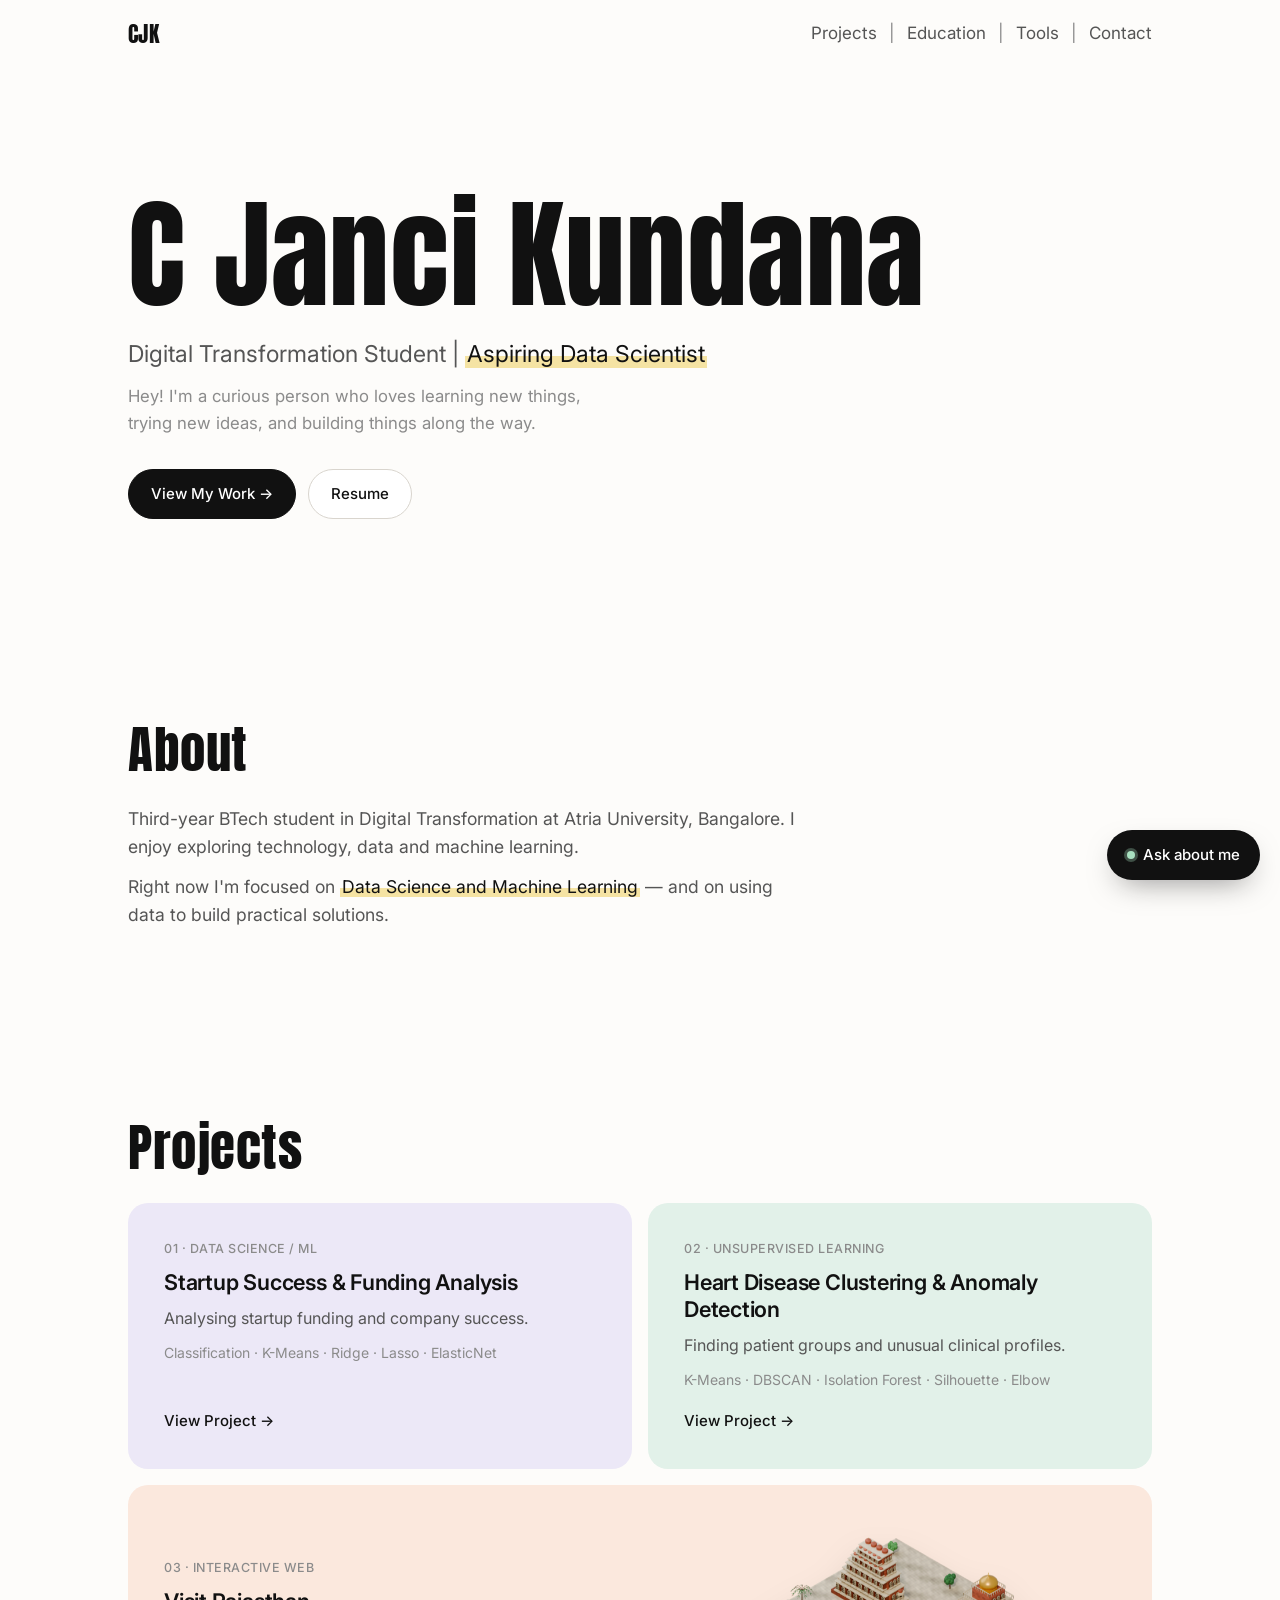
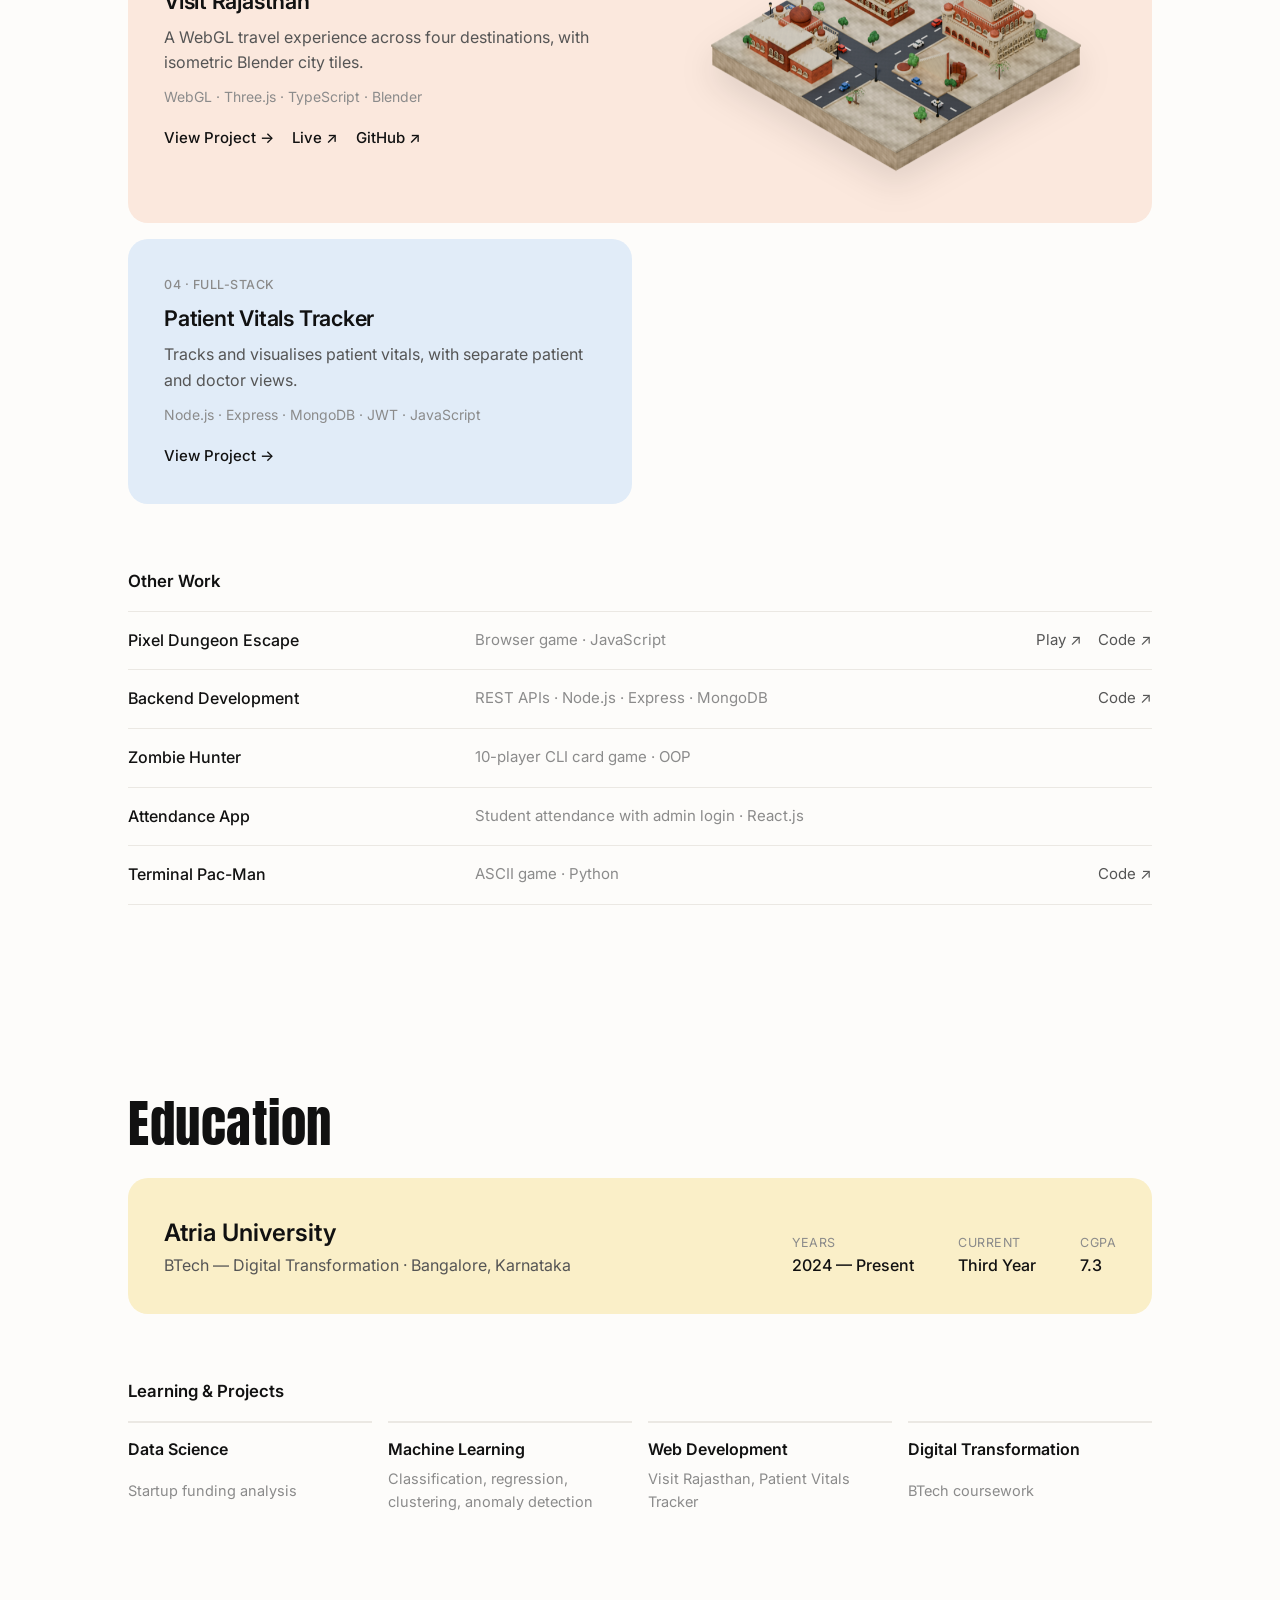
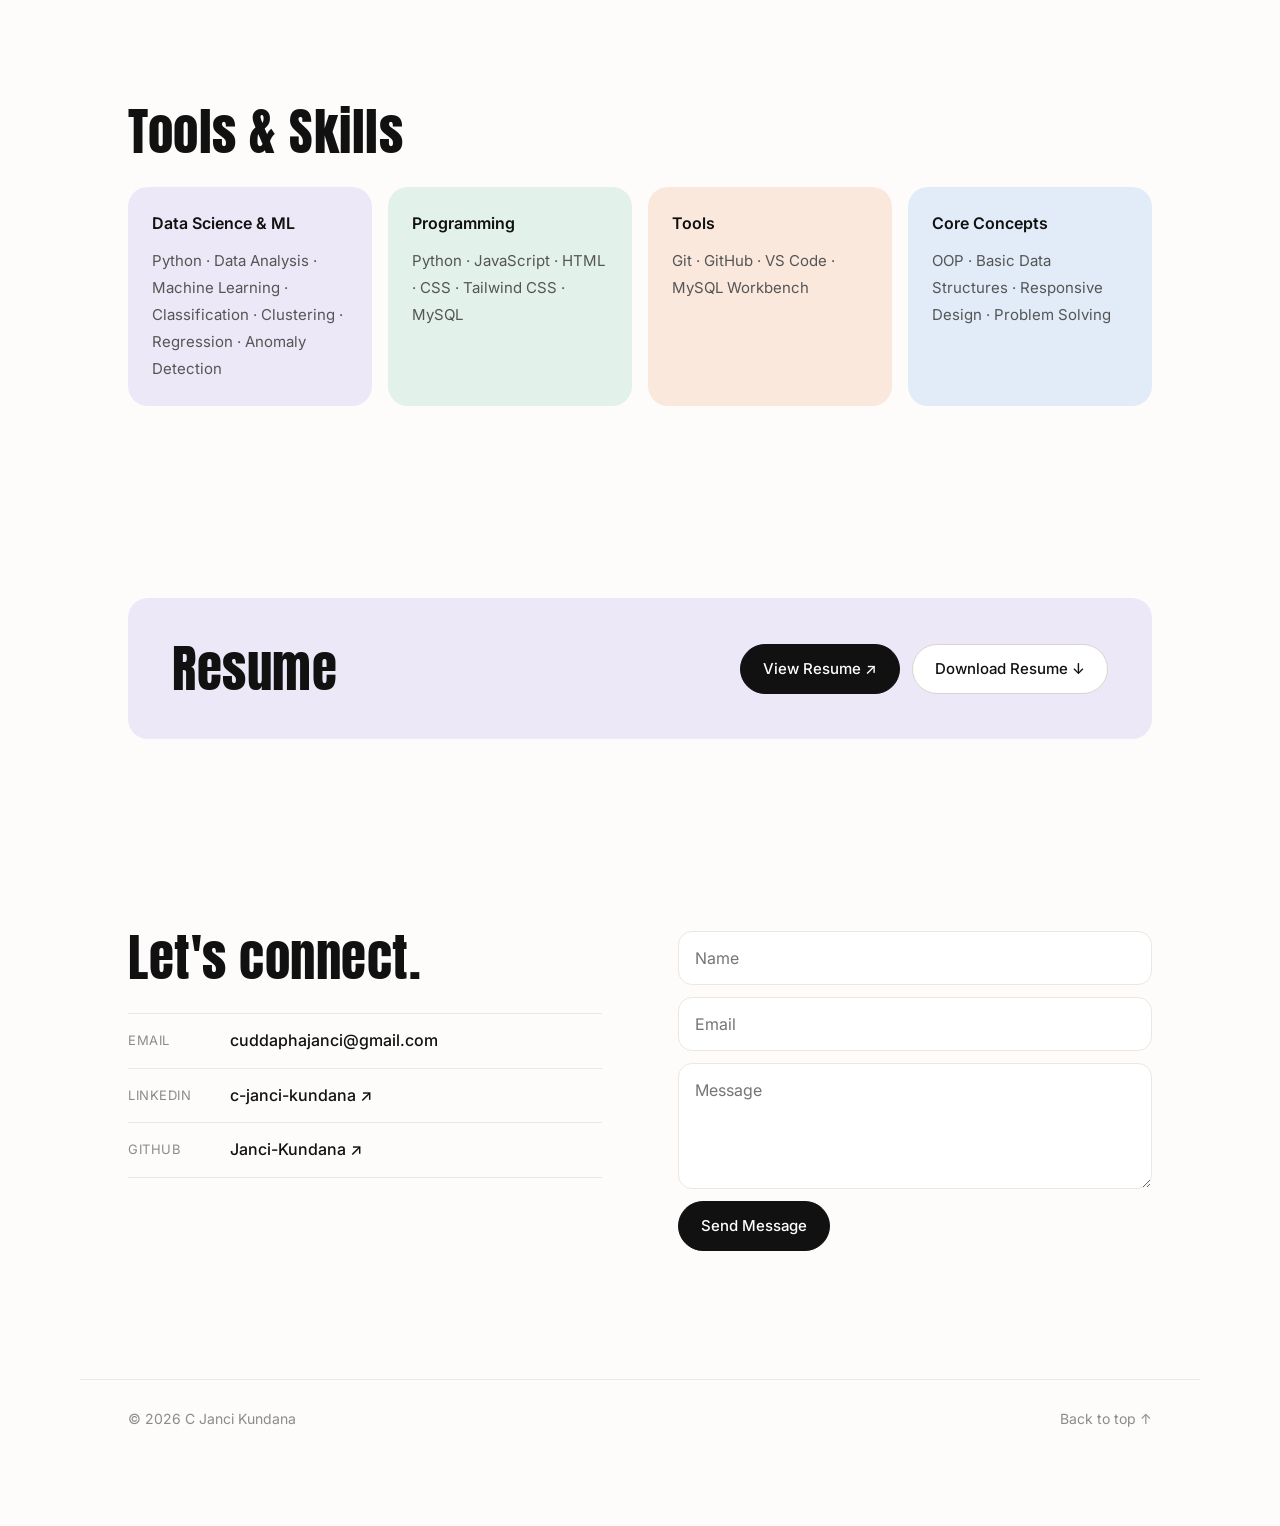
==== commit 71b462e9: "Redesign: minimal pastel layout, bold name, portfolio chat assistant Co-Authored-By: Claude Opus 5.5" ====
--- a/index.html
+++ b/index.html
@@ -4,440 +4,175 @@
   <meta charset="utf-8" />
   <meta name="viewport" content="width=device-width, initial-scale=1" />
   <title>C Janci Kundana — Portfolio</title>
-  <meta name="description" content="C Janci Kundana — BTech Digital Transformation student at Atria University and aspiring Data Scientist. Projects in data science, machine learning and web development." />
-  <meta name="theme-color" content="#f5f2ec" media="(prefers-color-scheme: light)" />
-  <meta name="theme-color" content="#12110e" media="(prefers-color-scheme: dark)" />
+  <meta name="description" content="C Janci Kundana — Digital Transformation student at Atria University and aspiring Data Scientist." />
+  <meta name="theme-color" content="#fdfcfa" />
   <meta property="og:title" content="C Janci Kundana — Portfolio" />
-  <meta property="og:description" content="Digital Transformation student · Aspiring Data Scientist" />
+  <meta property="og:description" content="Digital Transformation Student | Aspiring Data Scientist" />
   <meta property="og:type" content="website" />
-  <link rel="icon" href="data:image/svg+xml,%3Csvg xmlns='http://www.w3.org/2000/svg' viewBox='0 0 64 64'%3E%3Crect width='64' height='64' rx='14' fill='%2316140f'/%3E%3Ctext x='50%25' y='58%25' text-anchor='middle' font-family='Georgia,serif' font-style='italic' font-size='34' fill='%23f5f2ec'%3Ecj%3C/text%3E%3Ccircle cx='48' cy='18' r='4' fill='%23c4502f'/%3E%3C/svg%3E" />
+  <link rel="icon" href="data:image/svg+xml,%3Csvg xmlns='http://www.w3.org/2000/svg' viewBox='0 0 64 64'%3E%3Crect width='64' height='64' rx='14' fill='%23ece8f7'/%3E%3Ctext x='50%25' y='70%25' text-anchor='middle' font-family='Impact,Arial Black,sans-serif' font-size='36' fill='%23111'%3ECJ%3C/text%3E%3C/svg%3E" />
 
   <link rel="preconnect" href="https://fonts.googleapis.com" />
   <link rel="preconnect" href="https://fonts.gstatic.com" crossorigin />
-  <link href="https://fonts.googleapis.com/css2?family=Geist:wght@400;500;600&family=Geist+Mono:wght@400;500&family=Instrument+Serif:ital@0;1&display=swap" rel="stylesheet" />
+  <link href="https://fonts.googleapis.com/css2?family=Anton&family=Inter:wght@400;500;600&display=swap" rel="stylesheet" />
   <link rel="stylesheet" href="styles.css" />
 </head>
 <body>
   <a class="skip" href="#main">Skip to content</a>
 
-  <!-- ============ NAV ============ -->
-  <header class="nav" id="top">
-    <div class="nav__inner wrap">
-      <a class="nav__brand" href="#home" aria-label="C Janci Kundana — home">
-        <span class="nav__mark">cj</span><span class="nav__name">Janci Kundana</span>
-      </a>
-
-      <nav class="nav__links" id="nav-links" aria-label="Primary">
-        <a href="#home">Home</a>
-        <a href="#about">About</a>
-        <a href="#skills">Skills</a>
-        <a href="#projects">Projects</a>
-        <a href="#education">Education</a>
+  <header class="nav">
+    <div class="wrap nav__inner">
+      <a class="nav__brand" href="#home">CJK</a>
+      <nav class="nav__links" aria-label="Primary">
+        <a href="#projects">Projects</a><span aria-hidden="true">|</span>
+        <a href="#education">Education</a><span aria-hidden="true">|</span>
+        <a href="#tools">Tools</a><span aria-hidden="true">|</span>
         <a href="#contact">Contact</a>
-        <a class="btn btn--small btn--solid nav__resume-mobile" href="#resume">Resume</a>
       </nav>
-
-      <a class="btn btn--small btn--solid nav__resume" href="#resume">Resume</a>
-
-      <button class="nav__toggle" aria-expanded="false" aria-controls="nav-links" aria-label="Open menu">
-        <span></span><span></span>
-      </button>
     </div>
   </header>
 
   <main id="main">
 
-    <!-- ============ HERO ============ -->
-    <section class="hero" id="home">
-      <canvas class="hero__field" aria-hidden="true"></canvas>
-      <div class="wrap hero__inner">
-        <p class="eyebrow reveal">Bangalore, India &nbsp;·&nbsp; BTech, 3rd year</p>
-
-        <h1 class="hero__name reveal">
-          C Janci<br /><em>Kundana</em>
-        </h1>
-
-        <p class="hero__role reveal">Digital Transformation Student <span class="sep">|</span> Aspiring Data Scientist</p>
-
-        <p class="hero__intro reveal">
-          Hey! I'm a curious person who loves learning new things, trying new ideas,
-          and building things along the way.
-        </p>
-
-        <div class="hero__cta reveal">
-          <a class="btn btn--solid" href="#projects">View My Work <span class="arrow" aria-hidden="true">→</span></a>
-          <a class="btn btn--ghost" href="#resume">Resume</a>
-        </div>
-
-        <ol class="path reveal" aria-label="Where I'm headed">
-          <li class="path__step"><span class="path__dot"></span><span class="path__label">Digital Transformation</span></li>
-          <li class="path__step"><span class="path__dot"></span><span class="path__label">Data Science &amp; ML</span></li>
-          <li class="path__step path__step--next"><span class="path__dot"></span><span class="path__label">Aspiring Data Scientist</span></li>
-        </ol>
-      </div>
-    </section>
-
-    <!-- ============ ABOUT ============ -->
-    <section class="section" id="about">
-      <div class="wrap grid-split">
-        <header class="section__head reveal">
-          <span class="section__num">01</span>
-          <h2 class="section__title">About</h2>
-        </header>
-
-        <div class="about reveal">
-          <p class="about__lead">
-            I'm a third-year BTech student at Atria University, studying
-            <em>Digital Transformation</em>. I like exploring technology in general —
-            but data and machine learning are the parts that keep pulling me back.
-          </p>
-          <p>
-            Right now I'm putting most of my time into Data Science and Machine Learning:
-            working through datasets, trying out different models, and slowly getting better
-            at understanding why something works (or doesn't).
-          </p>
-          <p>
-            What I really want is to use data to build practical things — solutions that are
-            actually useful, not just notebooks sitting in a folder. I still enjoy building for
-            the web too, so you'll find a bit of both below.
-          </p>
-        </div>
-      </div>
-    </section>
-
-    <!-- ============ SKILLS ============ -->
-    <section class="section" id="skills">
-      <div class="wrap">
-        <header class="section__head reveal">
-          <span class="section__num">02</span>
-          <h2 class="section__title">Skills</h2>
-        </header>
-
-        <div class="skills">
-          <article class="skills__group skills__group--focus reveal">
-            <h3><span class="skills__idx">A</span>Data Science &amp; Machine Learning</h3>
-            <ul class="chips">
-              <li>Python</li><li>Data Analysis</li><li>Machine Learning</li>
-              <li>Classification</li><li>Clustering</li><li>Regression</li><li>Anomaly Detection</li>
-            </ul>
-          </article>
-
-          <article class="skills__group reveal">
-            <h3><span class="skills__idx">B</span>Programming &amp; Development</h3>
-            <ul class="chips">
-              <li>Python</li><li>JavaScript</li><li>HTML</li><li>CSS</li><li>Tailwind CSS</li><li>MySQL</li>
-            </ul>
-          </article>
-
-          <article class="skills__group reveal">
-            <h3><span class="skills__idx">C</span>Tools</h3>
-            <ul class="chips">
-              <li>Git</li><li>GitHub</li><li>VS Code</li><li>MySQL Workbench</li>
-            </ul>
-          </article>
-
-          <article class="skills__group reveal">
-            <h3><span class="skills__idx">D</span>Core Concepts</h3>
-            <ul class="chips">
-              <li>Object-Oriented Programming</li><li>Basic Data Structures</li>
-              <li>Responsive Design</li><li>Problem Solving</li>
-            </ul>
-          </article>
-        </div>
-      </div>
-    </section>
-
-    <!-- ============ PROJECTS ============ -->
-    <section class="section" id="projects">
-      <div class="wrap">
-        <header class="section__head reveal">
-          <span class="section__num">03</span>
-          <h2 class="section__title">Featured Projects</h2>
-          <p class="section__sub">Data science first — with a couple of things I built for the web.</p>
-        </header>
-
-        <div class="projects">
-
-          <!-- 01 -->
-          <article class="project reveal">
-            <div class="project__body">
-              <div class="project__meta"><span class="project__num">01</span><span class="project__cat">Data Science / Machine Learning</span></div>
-              <h3 class="project__title">Startup Success &amp; Funding Analysis</h3>
-              <p class="project__desc">
-                An academic machine learning project looking at startup funding and what
-                company success looks like in the data — using both supervised and
-                unsupervised methods.
-              </p>
-              <ul class="tags">
-                <li>Classification</li><li>Clustering</li><li>K-Means</li>
-                <li>Ridge</li><li>Lasso</li><li>ElasticNet</li>
-              </ul>
-              <div class="project__actions">
-                <button class="btn btn--solid btn--small" data-open="p-startup">View Project <span class="arrow" aria-hidden="true">→</span></button>
-                <!-- Add a repo link when it's public:
-                <a class="btn btn--ghost btn--small" href="#" target="_blank" rel="noopener">GitHub</a> -->
-              </div>
-            </div>
-            <div class="project__visual visual-schema" aria-hidden="true">
-              <p class="visual__label">features explored</p>
-              <ul class="schema">
-                <li><span>Total funding</span><i>num</i></li>
-                <li><span>Funding rounds</span><i>num</i></li>
-                <li><span>Total investment</span><i>num</i></li>
-                <li><span>Industry group</span><i>cat</i></li>
-                <li><span>Continent</span><i>cat</i></li>
-              </ul>
-              <p class="visual__label">methods</p>
-              <div class="schema__split">
-                <span>classify</span><span>cluster</span><span>regress</span>
-              </div>
-            </div>
-          </article>
-
-          <!-- 02 -->
-          <article class="project project--flip reveal">
-            <div class="project__body">
-              <div class="project__meta"><span class="project__num">02</span><span class="project__cat">Unsupervised Learning / Machine Learning</span></div>
-              <h3 class="project__title">Heart Disease Clustering &amp; Anomaly Detection</h3>
-              <p class="project__desc">
-                An academic project using unsupervised learning to find distinct patient
-                groups and flag unusual clinical profiles — focused on the process of
-                choosing, fitting and checking the models.
-              </p>
-              <ul class="tags">
-                <li>K-Means</li><li>DBSCAN</li><li>Isolation Forest</li>
-                <li>Silhouette analysis</li><li>Elbow method</li>
-              </ul>
-              <div class="project__actions">
-                <button class="btn btn--solid btn--small" data-open="p-heart">View Project <span class="arrow" aria-hidden="true">→</span></button>
-              </div>
-            </div>
-            <div class="project__visual visual-flow" aria-hidden="true">
-              <p class="visual__label">workflow</p>
-              <ol class="flow">
-                <li><b>Pick k</b><span>Elbow method</span></li>
-                <li><b>Group</b><span>K-Means · DBSCAN</span></li>
-                <li><b>Check</b><span>Silhouette analysis</span></li>
-                <li><b>Flag outliers</b><span>Isolation Forest</span></li>
-              </ol>
-            </div>
-          </article>
-
-          <!-- 03 -->
-          <article class="project project--wide reveal">
-            <div class="project__body">
-              <div class="project__meta"><span class="project__num">03</span><span class="project__cat">Interactive Web Project</span></div>
-              <h3 class="project__title">Visit Rajasthan</h3>
-              <p class="project__desc">
-                An interactive travel experience across four Rajasthan destinations —
-                Jaipur, Jaisalmer, Jawai and Udaipur. It opens on a WebGL scene, and each
-                place is represented by an isometric city tile built in Blender.
-              </p>
-              <ul class="tags">
-                <li>WebGL</li><li>Three.js</li><li>TypeScript</li><li>Vite</li><li>Blender</li><li>Python</li>
-              </ul>
-              <div class="project__actions">
-                <button class="btn btn--solid btn--small" data-open="p-rajasthan">View Project <span class="arrow" aria-hidden="true">→</span></button>
-                <a class="btn btn--ghost btn--small" href="https://janci-kundana.github.io/visit-rajasthan/" target="_blank" rel="noopener">Live site ↗</a>
-                <a class="btn btn--ghost btn--small" href="https://github.com/Janci-Kundana/visit-rajasthan" target="_blank" rel="noopener">GitHub ↗</a>
-              </div>
-            </div>
-            <div class="project__visual visual-tiles">
-              <figure><img src="assets/img/tile-jaipur.png" alt="Isometric Blender tile of Jaipur" loading="lazy" width="760" height="461" /><figcaption>Jaipur</figcaption></figure>
-              <figure><img src="assets/img/tile-jaisalmer.png" alt="Isometric Blender tile of Jaisalmer" loading="lazy" width="760" height="461" /><figcaption>Jaisalmer</figcaption></figure>
-              <figure><img src="assets/img/tile-jawai.png" alt="Isometric Blender tile of Jawai" loading="lazy" width="760" height="461" /><figcaption>Jawai</figcaption></figure>
-              <figure><img src="assets/img/tile-udaipur.png" alt="Isometric Blender tile of Udaipur" loading="lazy" width="760" height="461" /><figcaption>Udaipur</figcaption></figure>
-            </div>
-          </article>
-
-          <!-- 04 -->
-          <article class="project project--flip reveal">
-            <div class="project__body">
-              <div class="project__meta"><span class="project__num">04</span><span class="project__cat">Full-Stack Development</span></div>
-              <h3 class="project__title">Patient Vitals Tracker</h3>
-              <p class="project__desc">
-                A full-stack web app for tracking and visualising patient vitals, with
-                separate experiences for patients and doctors behind a login.
-              </p>
-              <ul class="tags">
-                <li>Node.js</li><li>Express</li><li>MongoDB</li><li>JWT</li><li>JavaScript</li>
-              </ul>
-              <div class="project__actions">
-                <button class="btn btn--solid btn--small" data-open="p-vitals">View Project <span class="arrow" aria-hidden="true">→</span></button>
-              </div>
-            </div>
-            <div class="project__visual visual-stack" aria-hidden="true">
-              <p class="visual__label">how it fits together</p>
-              <div class="stack">
-                <div class="stack__roles"><span>Patient view</span><span>Doctor view</span></div>
-                <div class="stack__layer">JWT auth</div>
-                <div class="stack__layer">Node.js · Express API</div>
-                <div class="stack__layer stack__layer--db">MongoDB</div>
-              </div>
-            </div>
-          </article>
-        </div>
-
-        <!-- Other work -->
-        <div class="other">
-          <header class="other__head reveal">
-            <h3>Other Work</h3>
-            <p>Smaller builds and practice projects.</p>
-          </header>
-
-          <ul class="other__list">
-            <li class="other__row reveal">
-              <div>
-                <h4>Pixel Dungeon Escape</h4>
-                <p>A browser maze game — reach the stairs before the enemy chasing you does. Keyboard controls, drawn on canvas, best score saved locally.</p>
-              </div>
-              <span class="other__tech">HTML · Canvas · JavaScript</span>
-              <span class="other__links">
-                <a href="https://janci-kundana.github.io/Pixel-Dungeon/" target="_blank" rel="noopener">Play ↗</a>
-                <a href="https://github.com/Janci-Kundana/Pixel-Dungeon" target="_blank" rel="noopener">Code ↗</a>
-              </span>
-            </li>
-            <li class="other__row reveal">
-              <div>
-                <h4>Backend Development</h4>
-                <p>Coursework and practice building REST APIs — Express routing, middleware, Node modules and a movies API backed by MongoDB.</p>
-              </div>
-              <span class="other__tech">Node.js · Express · MongoDB</span>
-              <span class="other__links">
-                <a href="https://github.com/Janci-Kundana/Backend-Development" target="_blank" rel="noopener">Code ↗</a>
-              </span>
-            </li>
-            <li class="other__row reveal">
-              <div>
-                <h4>Atria in Borderland — Zombie Hunter</h4>
-                <p>A multiplayer command-line card game for 10 players, with hidden information, special cards, infection logic and round-based matchmaking.</p>
-              </div>
-              <span class="other__tech">OOP</span>
-              <span class="other__links"></span>
-            </li>
-            <li class="other__row reveal">
-              <div>
-                <h4>Attendance App</h4>
-                <p>Shows students their overall attendance, with separate instructor and admin logins.</p>
-              </div>
-              <span class="other__tech">React.js · JavaScript · HTML · CSS · API</span>
-              <span class="other__links"></span>
-            </li>
-            <li class="other__row reveal">
-              <div>
-                <h4>Terminal Pac-Man</h4>
-                <p>A small Pac-Man that runs in the terminal, drawn with coloured ASCII art.</p>
-              </div>
-              <span class="other__tech">Python</span>
-              <span class="other__links">
-                <a href="https://github.com/Janci-Kundana/Pacman-Game" target="_blank" rel="noopener">Code ↗</a>
-              </span>
-            </li>
-          </ul>
-        </div>
-      </div>
-    </section>
-
-    <!-- ============ EDUCATION ============ -->
-    <section class="section" id="education">
-      <div class="wrap grid-split">
-        <header class="section__head reveal">
-          <span class="section__num">04</span>
-          <h2 class="section__title">Education</h2>
-        </header>
-
-        <article class="edu reveal">
-          <div class="edu__top">
-            <h3>Atria University</h3>
-            <span class="edu__years">2024 — Present</span>
-          </div>
-          <p class="edu__degree">BTech — Digital Transformation</p>
-          <dl class="edu__facts">
-            <div><dt>Location</dt><dd>Bangalore, Karnataka</dd></div>
-            <div><dt>Current year</dt><dd>Third Year</dd></div>
-            <div><dt>CGPA</dt><dd>7.3</dd></div>
-          </dl>
-        </article>
-      </div>
-    </section>
-
-    <!-- ============ LEARNING & PROJECTS ============ -->
-    <section class="section" id="learning">
-      <div class="wrap">
-        <header class="section__head reveal">
-          <span class="section__num">05</span>
-          <h2 class="section__title">Learning &amp; Projects</h2>
-          <p class="section__sub">My hands-on experience so far comes from academic and personal projects.</p>
-        </header>
-
-        <div class="learn">
-          <article class="learn__item reveal">
-            <h3>Data Science</h3>
-            <p>Exploring datasets — startup funding, rounds, investment, industry and continent — and figuring out which patterns are worth modelling.</p>
-            <span class="learn__ref">→ Startup Funding Analysis</span>
-          </article>
-          <article class="learn__item reveal">
-            <h3>Machine Learning</h3>
-            <p>Supervised work with classification and regularised regression (Ridge, Lasso, ElasticNet), and unsupervised work with K-Means, DBSCAN and Isolation Forest.</p>
-            <span class="learn__ref">→ Startup Funding · Heart Disease Clustering</span>
-          </article>
-          <article class="learn__item reveal">
-            <h3>Web Development</h3>
-            <p>From a WebGL travel site to a Node/Express/MongoDB app with JWT login — plus smaller games and API practice.</p>
-            <span class="learn__ref">→ Visit Rajasthan · Patient Vitals Tracker</span>
-          </article>
-          <article class="learn__item reveal">
-            <h3>Digital Transformation</h3>
-            <p>My degree, and the lens that ties the rest together — thinking about where technology and data can actually improve how things get done.</p>
-            <span class="learn__ref">→ BTech, Atria University</span>
-          </article>
-        </div>
-      </div>
-    </section>
-
-    <!--
-      ============ ACHIEVEMENTS & CERTIFICATIONS ============
-      Intentionally left out until there's something verified to show.
-      To add it, copy the Learning & Projects section above, rename it,
-      and use one .learn__item per certificate / achievement.
-    -->
-
-    <!-- ============ RESUME ============ -->
-    <section class="section" id="resume">
-      <div class="wrap">
-        <div class="resume reveal">
-          <div class="resume__doc" aria-hidden="true">
-            <span class="resume__fold"></span>
-            <span class="resume__line resume__line--title"></span>
-            <span class="resume__line"></span>
-            <span class="resume__line resume__line--short"></span>
-            <span class="resume__gap"></span>
-            <span class="resume__line"></span>
-            <span class="resume__line"></span>
-            <span class="resume__line resume__line--short"></span>
-            <span class="resume__type">PDF</span>
-          </div>
-          <div class="resume__text">
-            <span class="section__num">06</span>
-            <h2 class="section__title">Resume</h2>
-            <p>Everything on one page — skills, projects and education.</p>
-            <div class="resume__actions">
-              <a class="btn btn--solid" href="assets/C-Janci-Kundana-Resume.pdf" target="_blank" rel="noopener">View Resume ↗</a>
-              <a class="btn btn--ghost" href="assets/C-Janci-Kundana-Resume.pdf" download="C-Janci-Kundana-Resume.pdf">Download Resume ↓</a>
+    <!-- HERO -->
+    <section class="hero wrap" id="home">
+      <h1 class="hero__name reveal">C Janci Kundana</h1>
+      <p class="hero__role reveal">Digital Transformation Student | <mark>Aspiring Data Scientist</mark></p>
+      <p class="hero__intro reveal">Hey! I'm a curious person who loves learning new things, trying new ideas, and building things along the way.</p>
+      <div class="hero__cta reveal">
+        <a class="btn btn--dark" href="#projects">View My Work →</a>
+        <a class="btn" href="#resume">Resume</a>
+      </div>
+    </section>
+
+    <!-- ABOUT -->
+    <section class="section wrap" id="about">
+      <h2 class="title reveal">About</h2>
+      <div class="about reveal">
+        <p>Third-year BTech student in Digital Transformation at Atria University, Bangalore. I enjoy exploring technology, data and machine learning.</p>
+        <p>Right now I'm focused on <mark>Data Science and Machine Learning</mark> — and on using data to build practical solutions.</p>
+      </div>
+    </section>
+
+    <!-- PROJECTS -->
+    <section class="section wrap" id="projects">
+      <h2 class="title reveal">Projects</h2>
+
+      <div class="cards">
+        <article class="card card--lav reveal">
+          <span class="card__cat">01 · Data Science / ML</span>
+          <h3>Startup Success &amp; Funding Analysis</h3>
+          <p>Analysing startup funding and company success.</p>
+          <p class="card__tech">Classification · K-Means · Ridge · Lasso · ElasticNet</p>
+          <button class="card__link" data-open="p-startup">View Project →</button>
+        </article>
+
+        <article class="card card--mint reveal">
+          <span class="card__cat">02 · Unsupervised Learning</span>
+          <h3>Heart Disease Clustering &amp; Anomaly Detection</h3>
+          <p>Finding patient groups and unusual clinical profiles.</p>
+          <p class="card__tech">K-Means · DBSCAN · Isolation Forest · Silhouette · Elbow</p>
+          <button class="card__link" data-open="p-heart">View Project →</button>
+        </article>
+
+        <article class="card card--peach card--img reveal">
+          <div>
+            <span class="card__cat">03 · Interactive Web</span>
+            <h3>Visit Rajasthan</h3>
+            <p>A WebGL travel experience across four destinations, with isometric Blender city tiles.</p>
+            <p class="card__tech">WebGL · Three.js · TypeScript · Blender</p>
+            <div class="card__links">
+              <button class="card__link" data-open="p-rajasthan">View Project →</button>
+              <a class="card__link" href="https://janci-kundana.github.io/visit-rajasthan/" target="_blank" rel="noopener">Live ↗</a>
+              <a class="card__link" href="https://github.com/Janci-Kundana/visit-rajasthan" target="_blank" rel="noopener">GitHub ↗</a>
             </div>
           </div>
-        </div>
-      </div>
-    </section>
-
-    <!-- ============ CONTACT ============ -->
-    <section class="section section--contact" id="contact">
-      <div class="wrap contact">
-        <div class="contact__intro reveal">
-          <span class="section__num">07</span>
-          <h2 class="contact__title">Let's <em>connect.</em></h2>
-          <p>Whether it's a project, an internship, or just something interesting about data — I'd love to hear from you.</p>
-
+          <img src="assets/img/tile-jaipur.png" alt="Isometric Blender tile of Jaipur from Visit Rajasthan" width="760" height="461" loading="lazy" />
+        </article>
+
+        <article class="card card--sky reveal">
+          <span class="card__cat">04 · Full-Stack</span>
+          <h3>Patient Vitals Tracker</h3>
+          <p>Tracks and visualises patient vitals, with separate patient and doctor views.</p>
+          <p class="card__tech">Node.js · Express · MongoDB · JWT · JavaScript</p>
+          <button class="card__link" data-open="p-vitals">View Project →</button>
+        </article>
+      </div>
+
+      <h3 class="subtitle reveal">Other Work</h3>
+      <ul class="list reveal">
+        <li><span>Pixel Dungeon Escape</span><span class="list__meta">Browser game · JavaScript</span><span class="list__links"><a href="https://janci-kundana.github.io/Pixel-Dungeon/" target="_blank" rel="noopener">Play ↗</a><a href="https://github.com/Janci-Kundana/Pixel-Dungeon" target="_blank" rel="noopener">Code ↗</a></span></li>
+        <li><span>Backend Development</span><span class="list__meta">REST APIs · Node.js · Express · MongoDB</span><span class="list__links"><a href="https://github.com/Janci-Kundana/Backend-Development" target="_blank" rel="noopener">Code ↗</a></span></li>
+        <li><span>Zombie Hunter</span><span class="list__meta">10-player CLI card game · OOP</span><span class="list__links"></span></li>
+        <li><span>Attendance App</span><span class="list__meta">Student attendance with admin login · React.js</span><span class="list__links"></span></li>
+        <li><span>Terminal Pac-Man</span><span class="list__meta">ASCII game · Python</span><span class="list__links"><a href="https://github.com/Janci-Kundana/Pacman-Game" target="_blank" rel="noopener">Code ↗</a></span></li>
+      </ul>
+    </section>
+
+    <!-- EDUCATION -->
+    <section class="section wrap" id="education">
+      <h2 class="title reveal">Education</h2>
+      <div class="edu reveal">
+        <div>
+          <h3>Atria University</h3>
+          <p>BTech — Digital Transformation · Bangalore, Karnataka</p>
+        </div>
+        <dl class="edu__facts">
+          <div><dt>Years</dt><dd>2024 — Present</dd></div>
+          <div><dt>Current</dt><dd>Third Year</dd></div>
+          <div><dt>CGPA</dt><dd>7.3</dd></div>
+        </dl>
+      </div>
+
+      <h3 class="subtitle reveal">Learning &amp; Projects</h3>
+      <ul class="learn reveal">
+        <li><b>Data Science</b><span>Startup funding analysis</span></li>
+        <li><b>Machine Learning</b><span>Classification, regression, clustering, anomaly detection</span></li>
+        <li><b>Web Development</b><span>Visit Rajasthan, Patient Vitals Tracker</span></li>
+        <li><b>Digital Transformation</b><span>BTech coursework</span></li>
+      </ul>
+    </section>
+
+    <!-- TOOLS / SKILLS -->
+    <section class="section wrap" id="tools">
+      <h2 class="title reveal">Tools &amp; Skills</h2>
+      <div class="skills reveal">
+        <div class="skills__col skills__col--lav">
+          <h3>Data Science &amp; ML</h3>
+          <p>Python · Data Analysis · Machine Learning · Classification · Clustering · Regression · Anomaly Detection</p>
+        </div>
+        <div class="skills__col skills__col--mint">
+          <h3>Programming</h3>
+          <p>Python · JavaScript · HTML · CSS · Tailwind CSS · MySQL</p>
+        </div>
+        <div class="skills__col skills__col--peach">
+          <h3>Tools</h3>
+          <p>Git · GitHub · VS Code · MySQL Workbench</p>
+        </div>
+        <div class="skills__col skills__col--sky">
+          <h3>Core Concepts</h3>
+          <p>OOP · Basic Data Structures · Responsive Design · Problem Solving</p>
+        </div>
+      </div>
+    </section>
+
+    <!-- Achievements & Certifications: add here once there's something verified to show. -->
+
+    <!-- RESUME -->
+    <section class="section wrap" id="resume">
+      <div class="resume reveal">
+        <h2 class="title">Resume</h2>
+        <div class="resume__actions">
+          <a class="btn btn--dark" href="assets/C-Janci-Kundana-Resume.pdf" target="_blank" rel="noopener">View Resume ↗</a>
+          <a class="btn" href="assets/C-Janci-Kundana-Resume.pdf" download="C-Janci-Kundana-Resume.pdf">Download Resume ↓</a>
+        </div>
+      </div>
+    </section>
+
+    <!-- CONTACT -->
+    <section class="section wrap" id="contact">
+      <div class="contact">
+        <div class="reveal">
+          <h2 class="title">Let's connect.</h2>
           <ul class="contact__links">
             <li><span>Email</span><a href="mailto:cuddaphajanci@gmail.com">cuddaphajanci@gmail.com</a></li>
             <li><span>LinkedIn</span><a href="https://www.linkedin.com/in/c-janci-kundana-37313b328/" target="_blank" rel="noopener">c-janci-kundana ↗</a></li>
@@ -446,100 +181,97 @@
         </div>
 
         <form class="form reveal" id="contact-form" novalidate>
-          <label class="field">
-            <span>Name</span>
-            <input type="text" name="name" autocomplete="name" required />
-          </label>
-          <label class="field">
-            <span>Email</span>
-            <input type="email" name="email" autocomplete="email" required />
-          </label>
-          <label class="field">
-            <span>Message</span>
-            <textarea name="message" rows="5" required></textarea>
-          </label>
-          <button class="btn btn--solid" type="submit">Send Message <span class="arrow" aria-hidden="true">→</span></button>
-          <p class="form__note" role="status" aria-live="polite">Opens your email app with the message ready to send.</p>
+          <input type="text" name="name" placeholder="Name" aria-label="Name" autocomplete="name" required />
+          <input type="email" name="email" placeholder="Email" aria-label="Email" autocomplete="email" required />
+          <textarea name="message" rows="4" placeholder="Message" aria-label="Message" required></textarea>
+          <button class="btn btn--dark" type="submit">Send Message</button>
+          <p class="form__note" role="status" aria-live="polite"></p>
         </form>
       </div>
     </section>
   </main>
 
-  <footer class="footer">
-    <div class="wrap footer__inner">
-      <span>© <span id="year">2026</span> C Janci Kundana</span>
-      <a href="#home">Back to top ↑</a>
+  <footer class="footer wrap">
+    <span>© <span id="year">2026</span> C Janci Kundana</span>
+    <a href="#home">Back to top ↑</a>
+  </footer>
+
+  <!-- PROJECT DETAILS -->
+  <dialog class="modal" id="p-startup" aria-labelledby="p-startup-t">
+    <button class="modal__close" data-close aria-label="Close">×</button>
+    <span class="card__cat">01 · Data Science / Machine Learning</span>
+    <h3 id="p-startup-t">Startup Success &amp; Funding Analysis</h3>
+    <p>Academic ML project on startup funding and company success.</p>
+    <dl class="modal__facts">
+      <dt>Features</dt><dd>Total funding, funding rounds, total investment, industry group, continent</dd>
+      <dt>Methods</dt><dd>Classification, clustering (K-Means), Ridge, Lasso and ElasticNet regression</dd>
+    </dl>
+  </dialog>
+
+  <dialog class="modal" id="p-heart" aria-labelledby="p-heart-t">
+    <button class="modal__close" data-close aria-label="Close">×</button>
+    <span class="card__cat">02 · Unsupervised Learning / Machine Learning</span>
+    <h3 id="p-heart-t">Heart Disease Clustering &amp; Anomaly Detection</h3>
+    <p>Academic ML project identifying distinct patient groups and unusual clinical profiles.</p>
+    <dl class="modal__facts">
+      <dt>Clustering</dt><dd>K-Means, DBSCAN</dd>
+      <dt>Evaluation</dt><dd>Elbow method, silhouette analysis</dd>
+      <dt>Anomalies</dt><dd>Isolation Forest</dd>
+    </dl>
+  </dialog>
+
+  <dialog class="modal" id="p-rajasthan" aria-labelledby="p-rajasthan-t">
+    <button class="modal__close" data-close aria-label="Close">×</button>
+    <span class="card__cat">03 · Interactive Web Project</span>
+    <h3 id="p-rajasthan-t">Visit Rajasthan</h3>
+    <div class="modal__tiles">
+      <img src="assets/img/tile-jaipur.png" alt="Jaipur tile" width="760" height="461" loading="lazy" />
+      <img src="assets/img/tile-jaisalmer.png" alt="Jaisalmer tile" width="760" height="461" loading="lazy" />
+      <img src="assets/img/tile-jawai.png" alt="Jawai tile" width="760" height="461" loading="lazy" />
+      <img src="assets/img/tile-udaipur.png" alt="Udaipur tile" width="760" height="461" loading="lazy" />
     </div>
-  </footer>
-
-  <!-- ============ PROJECT DETAILS ============ -->
-  <dialog class="modal" id="p-startup" aria-labelledby="p-startup-t">
-    <div class="modal__inner">
-      <button class="modal__close" data-close aria-label="Close">×</button>
-      <p class="project__cat">01 · Data Science / Machine Learning</p>
-      <h3 id="p-startup-t">Startup Success &amp; Funding Analysis</h3>
-      <p>An academic machine learning project focused on analysing startup funding and company success.</p>
-      <h4>Features explored</h4>
-      <ul class="tags"><li>Total funding</li><li>Funding rounds</li><li>Total investment</li><li>Industry group</li><li>Continent</li></ul>
-      <h4>What the work involved</h4>
-      <ul class="modal__list">
-        <li><b>Classification</b> — modelling company success.</li>
-        <li><b>Clustering</b> — grouping startups with K-Means.</li>
-        <li><b>Regression</b> — comparing Ridge, Lasso and ElasticNet regularisation.</li>
-      </ul>
+    <dl class="modal__facts">
+      <dt>Destinations</dt><dd>Jaipur, Jaisalmer, Jawai, Udaipur</dd>
+      <dt>Visuals</dt><dd>WebGL landing scene, isometric Blender city tiles</dd>
+      <dt>Stack</dt><dd>Three.js, TypeScript, Vite, Blender (Python)</dd>
+    </dl>
+    <div class="card__links">
+      <a class="btn btn--dark" href="https://janci-kundana.github.io/visit-rajasthan/" target="_blank" rel="noopener">Live site ↗</a>
+      <a class="btn" href="https://github.com/Janci-Kundana/visit-rajasthan" target="_blank" rel="noopener">GitHub ↗</a>
     </div>
   </dialog>
 
-  <dialog class="modal" id="p-heart" aria-labelledby="p-heart-t">
-    <div class="modal__inner">
-      <button class="modal__close" data-close aria-label="Close">×</button>
-      <p class="project__cat">02 · Unsupervised Learning / Machine Learning</p>
-      <h3 id="p-heart-t">Heart Disease Clustering &amp; Anomaly Detection</h3>
-      <p>An academic machine learning project focused on identifying distinct patient groups and unusual clinical profiles using unsupervised learning. The focus is on the data science process — not on medical conclusions.</p>
-      <h4>Methods</h4>
-      <ul class="modal__list">
-        <li><b>Elbow method</b> — choosing a sensible number of clusters.</li>
-        <li><b>K-Means &amp; DBSCAN</b> — two different ways of grouping patients.</li>
-        <li><b>Silhouette analysis</b> — checking how well-separated the clusters are.</li>
-        <li><b>Isolation Forest</b> — flagging profiles that don't fit the usual patterns.</li>
-      </ul>
-    </div>
-  </dialog>
-
-  <dialog class="modal" id="p-rajasthan" aria-labelledby="p-rajasthan-t">
-    <div class="modal__inner">
-      <button class="modal__close" data-close aria-label="Close">×</button>
-      <p class="project__cat">03 · Interactive Web Project</p>
-      <h3 id="p-rajasthan-t">Visit Rajasthan</h3>
-      <img class="modal__img" src="assets/img/tile-udaipur.png" alt="Isometric Blender tile of Udaipur" loading="lazy" width="760" height="461" />
-      <p>An interactive travel experience focused on Rajasthan, built around four destinations: Jaipur, Jaisalmer, Jawai and Udaipur.</p>
-      <ul class="modal__list">
-        <li><b>WebGL landing scene</b> — built with Three.js.</li>
-        <li><b>Isometric city tiles</b> — one per destination, modelled in Blender with Python scripts.</li>
-        <li><b>Four destination experiences</b> — each with its own page.</li>
-        <li><b>Interactive visual presentation</b> — 3D tile cards for each destination.</li>
-      </ul>
-      <div class="project__actions">
-        <a class="btn btn--solid btn--small" href="https://janci-kundana.github.io/visit-rajasthan/" target="_blank" rel="noopener">Open live site ↗</a>
-        <a class="btn btn--ghost btn--small" href="https://github.com/Janci-Kundana/visit-rajasthan" target="_blank" rel="noopener">GitHub ↗</a>
-      </div>
-    </div>
-  </dialog>
-
   <dialog class="modal" id="p-vitals" aria-labelledby="p-vitals-t">
-    <div class="modal__inner">
-      <button class="modal__close" data-close aria-label="Close">×</button>
-      <p class="project__cat">04 · Full-Stack Development</p>
-      <h3 id="p-vitals-t">Patient Vitals Tracker</h3>
-      <p>A full-stack application designed to track and visualise patient vital information through a web interface.</p>
-      <ul class="modal__list">
-        <li><b>Two user experiences</b> — separate views for patients and doctors.</li>
-        <li><b>Authentication</b> — JWT-based login.</li>
-        <li><b>Backend</b> — Node.js and Express, with MongoDB for storage.</li>
-      </ul>
-      <ul class="tags"><li>Node.js</li><li>Express</li><li>MongoDB</li><li>JWT</li><li>JavaScript</li></ul>
-    </div>
-  </dialog>
+    <button class="modal__close" data-close aria-label="Close">×</button>
+    <span class="card__cat">04 · Full-Stack Development</span>
+    <h3 id="p-vitals-t">Patient Vitals Tracker</h3>
+    <p>A full-stack app to track and visualise patient vital information through a web interface.</p>
+    <dl class="modal__facts">
+      <dt>Users</dt><dd>Separate patient and doctor experiences</dd>
+      <dt>Stack</dt><dd>Node.js, Express, MongoDB, JWT, JavaScript</dd>
+    </dl>
+  </dialog>
+
+  <!-- CHAT -->
+  <button class="chat-fab" id="chat-open" aria-expanded="false" aria-controls="chat">
+    <span class="chat-fab__dot"></span> Ask about me
+  </button>
+
+  <section class="chat" id="chat" role="dialog" aria-label="Portfolio assistant" hidden>
+    <header class="chat__head">
+      <div>
+        <strong>Portfolio assistant</strong>
+        <span>Ask about Janci's projects, skills or education</span>
+      </div>
+      <button class="chat__close" id="chat-close" aria-label="Close chat">×</button>
+    </header>
+    <div class="chat__log" id="chat-log" aria-live="polite"></div>
+    <div class="chat__chips" id="chat-chips"></div>
+    <form class="chat__form" id="chat-form">
+      <input id="chat-input" type="text" placeholder="Type a question…" aria-label="Your question" autocomplete="off" />
+      <button type="submit" aria-label="Send">→</button>
+    </form>
+  </section>
 
   <script src="script.js" defer></script>
 </body>
--- a/styles.css
+++ b/styles.css
@@ -1,976 +1,379 @@
-/* ==========================================================
-   C Janci Kundana — portfolio
-   Palette: warm paper, ink, one terracotta accent.
-   ========================================================== */
+/* C Janci Kundana — portfolio. Light, pastel, minimal. */
 
 :root {
-  --bg: #f5f2ec;
-  --surface: #fbfaf7;
-  --surface-2: #efebe3;
-  --ink: #16140f;
-  --ink-2: #3a372f;
-  --muted: #6e695e;
-  --line: #ddd7cc;
-  --accent: #c4502f;
-  --accent-soft: rgba(196, 80, 47, 0.1);
-  --on-accent: #fbfaf7;
-
-  --serif: "Instrument Serif", "Iowan Old Style", Georgia, serif;
-  --sans: "Geist", ui-sans-serif, system-ui, -apple-system, "Segoe UI", sans-serif;
-  --mono: "Geist Mono", ui-monospace, SFMono-Regular, Menlo, monospace;
-
-  --radius: 18px;
-  --wrap: 1180px;
-  --gutter: clamp(16px, 4vw, 40px);
+  --bg: #fdfcfa;
+  --ink: #111111;
+  --text: #555555;
+  --muted: #8b8b8b;
+  --line: #ebe8e3;
+
+  --lav: #ece8f7;
+  --mint: #e2f1e9;
+  --peach: #fbe8dd;
+  --sky: #e1ecf8;
+  --butter: #faefc8;
+  --mark: #f5e3a3;
+
+  --display: "Anton", Impact, "Haettenschweiler", "Arial Narrow Bold", sans-serif;
+  --sans: "Inter", "Helvetica Neue", Arial, sans-serif;
+
+  --wrap: 1120px;
+  --gutter: clamp(16px, 5vw, 48px);
+  --radius: 20px;
   --ease: cubic-bezier(0.2, 0.7, 0.2, 1);
-  --nav-h: 68px;
 
   color-scheme: light;
 }
 
-@media (prefers-color-scheme: dark) {
-  :root:not([data-theme="light"]) {
-    --bg: #12110e;
-    --surface: #1a1915;
-    --surface-2: #211f1a;
-    --ink: #eeeae2;
-    --ink-2: #cfcac0;
-    --muted: #9a9488;
-    --line: #2e2b25;
-    --accent: #e27250;
-    --accent-soft: rgba(226, 114, 80, 0.12);
-    --on-accent: #12110e;
-    color-scheme: dark;
-  }
-}
-:root[data-theme="dark"] {
-  --bg: #12110e;
-  --surface: #1a1915;
-  --surface-2: #211f1a;
-  --ink: #eeeae2;
-  --ink-2: #cfcac0;
-  --muted: #9a9488;
-  --line: #2e2b25;
-  --accent: #e27250;
-  --accent-soft: rgba(226, 114, 80, 0.12);
-  --on-accent: #12110e;
-  color-scheme: dark;
-}
-
-/* ---------- base ---------- */
-*,
-*::before,
-*::after { box-sizing: border-box; }
-
-html {
-  scroll-behavior: smooth;
-  scroll-padding-top: calc(var(--nav-h) + 12px);
-  -webkit-text-size-adjust: 100%;
-}
-
+*, *::before, *::after { box-sizing: border-box; }
+html { scroll-behavior: smooth; scroll-padding-top: 80px; -webkit-text-size-adjust: 100%; }
 body {
   margin: 0;
   background: var(--bg);
-  color: var(--ink);
-  font-family: var(--sans);
-  font-size: 17px;
-  line-height: 1.6;
+  color: var(--text);
+  font: 16px/1.6 var(--sans);
   -webkit-font-smoothing: antialiased;
   overflow-x: hidden;
 }
-
-img { max-width: 100%; display: block; }
+h1, h2, h3, p, dl, dd { margin: 0; }
+ul { margin: 0; padding: 0; list-style: none; }
+img { display: block; max-width: 100%; height: auto; }
 a { color: inherit; }
-h1, h2, h3, h4 { margin: 0; font-weight: 400; }
-p { margin: 0; }
-ul, ol { margin: 0; padding: 0; list-style: none; }
-::selection { background: var(--accent); color: var(--on-accent); }
-
-:focus-visible {
-  outline: 2px solid var(--accent);
-  outline-offset: 3px;
-  border-radius: 6px;
-}
-
-.wrap {
-  width: 100%;
-  max-width: var(--wrap);
-  margin-inline: auto;
-  padding-inline: var(--gutter);
-}
-
-.skip {
-  position: absolute;
-  left: 16px;
-  top: -60px;
-  z-index: 100;
-  background: var(--ink);
-  color: var(--bg);
-  padding: 10px 14px;
-  border-radius: 10px;
-  text-decoration: none;
-}
+button { font: inherit; }
+:focus-visible { outline: 2px solid var(--ink); outline-offset: 3px; border-radius: 4px; }
+::selection { background: var(--lav); color: var(--ink); }
+
+mark {
+  background: linear-gradient(transparent 58%, var(--mark) 58%);
+  color: var(--ink);
+  padding: 0 2px;
+}
+
+.wrap { width: 100%; max-width: var(--wrap); margin-inline: auto; padding-inline: var(--gutter); }
+.skip { position: absolute; left: 16px; top: -60px; background: var(--ink); color: #fff; padding: 8px 12px; border-radius: 8px; z-index: 100; }
 .skip:focus { top: 12px; }
-
-.eyebrow,
-.section__num,
-.project__cat,
-.visual__label {
-  font-family: var(--mono);
-  font-size: 12.5px;
-  letter-spacing: 0.04em;
-  text-transform: uppercase;
-  color: var(--muted);
-}
-
-em { font-style: italic; }
-
-/* ---------- buttons ---------- */
-.btn {
-  --pad-y: 13px;
-  --pad-x: 22px;
-  display: inline-flex;
-  align-items: center;
-  gap: 8px;
-  padding: var(--pad-y) var(--pad-x);
-  border-radius: 999px;
-  border: 1px solid var(--ink);
-  font: 500 15px/1 var(--sans);
-  text-decoration: none;
-  cursor: pointer;
-  white-space: nowrap;
-  transition: background 0.25s var(--ease), color 0.25s var(--ease),
-    border-color 0.25s var(--ease), transform 0.25s var(--ease);
-}
-.btn--small { --pad-y: 10px; --pad-x: 16px; font-size: 14px; }
-.btn--solid { background: var(--ink); color: var(--bg); }
-.btn--solid:hover { background: var(--accent); border-color: var(--accent); color: var(--on-accent); }
-.btn--ghost { background: transparent; color: var(--ink); border-color: var(--line); }
-.btn--ghost:hover { border-color: var(--ink); }
-.btn .arrow { transition: transform 0.25s var(--ease); }
-.btn:hover .arrow { transform: translateX(3px); }
-.btn:active { transform: translateY(1px); }
 
 /* ---------- nav ---------- */
 .nav {
   position: sticky;
   top: 0;
-  z-index: 50;
-  height: var(--nav-h);
-  background: color-mix(in srgb, var(--bg) 78%, transparent);
-  backdrop-filter: saturate(1.4) blur(14px);
-  -webkit-backdrop-filter: saturate(1.4) blur(14px);
-  border-bottom: 1px solid transparent;
-  transition: border-color 0.3s var(--ease);
-}
-.nav.is-scrolled { border-bottom-color: var(--line); }
-
-.nav__inner {
-  height: 100%;
-  display: flex;
-  align-items: center;
-  gap: 24px;
-}
-
-.nav__brand {
+  z-index: 40;
+  background: color-mix(in srgb, var(--bg) 88%, transparent);
+  backdrop-filter: blur(10px);
+  -webkit-backdrop-filter: blur(10px);
+  transition: box-shadow 0.3s var(--ease);
+}
+.nav.is-scrolled { box-shadow: 0 1px 0 var(--line); }
+.nav__inner { display: flex; align-items: center; justify-content: space-between; height: 68px; }
+.nav__brand { font: 22px/1 var(--display); color: var(--ink); text-decoration: none; letter-spacing: 0.02em; }
+.nav__links { display: flex; align-items: center; gap: 12px; font-size: 17px; color: var(--muted); }
+.nav__links a { color: var(--text); text-decoration: none; transition: color 0.2s; }
+.nav__links a:hover, .nav__links a.is-active { color: var(--ink); }
+
+/* ---------- buttons ---------- */
+.btn {
   display: inline-flex;
   align-items: center;
-  gap: 10px;
+  gap: 6px;
+  padding: 12px 22px;
+  border-radius: 999px;
+  border: 1px solid #d9d5ce;
+  background: #fff;
+  color: var(--ink);
+  font-size: 15px;
+  font-weight: 500;
   text-decoration: none;
-  margin-right: auto;
-}
-.nav__mark {
-  display: grid;
-  place-items: center;
-  width: 34px;
-  height: 34px;
-  border-radius: 10px;
-  background: var(--ink);
-  color: var(--bg);
-  font: italic 20px/1 var(--serif);
-  position: relative;
-}
-.nav__mark::after {
-  content: "";
-  position: absolute;
-  top: 6px;
-  right: 6px;
-  width: 5px;
-  height: 5px;
-  border-radius: 50%;
-  background: var(--accent);
-}
-.nav__name { font-weight: 500; font-size: 15px; letter-spacing: -0.01em; }
-
-.nav__links {
-  display: flex;
-  align-items: center;
-  gap: 4px;
-}
-.nav__links a:not(.btn) {
-  position: relative;
-  padding: 8px 12px;
-  font-size: 14.5px;
-  color: var(--muted);
-  text-decoration: none;
-  border-radius: 999px;
-  transition: color 0.2s var(--ease);
-}
-.nav__links a:not(.btn):hover,
-.nav__links a.is-active { color: var(--ink); }
-.nav__links a.is-active::after {
-  content: "";
-  position: absolute;
-  left: 50%;
-  bottom: 1px;
-  width: 4px;
-  height: 4px;
-  margin-left: -2px;
-  border-radius: 50%;
-  background: var(--accent);
-}
-.nav__resume-mobile { display: none; }
-
-.nav__toggle {
-  display: none;
-  width: 42px;
-  height: 42px;
-  border: 1px solid var(--line);
-  border-radius: 12px;
-  background: transparent;
   cursor: pointer;
-  position: relative;
-}
-.nav__toggle span {
-  position: absolute;
-  left: 11px;
-  right: 11px;
-  height: 1.5px;
-  background: var(--ink);
-  transition: transform 0.3s var(--ease), top 0.3s var(--ease);
-}
-.nav__toggle span:first-child { top: 16px; }
-.nav__toggle span:last-child { top: 24px; }
-.nav__toggle[aria-expanded="true"] span:first-child { top: 20px; transform: rotate(45deg); }
-.nav__toggle[aria-expanded="true"] span:last-child { top: 20px; transform: rotate(-45deg); }
+  transition: background 0.2s var(--ease), border-color 0.2s var(--ease), transform 0.2s var(--ease);
+}
+.btn:hover { border-color: var(--ink); transform: translateY(-1px); }
+.btn--dark { background: var(--ink); color: #fff; border-color: var(--ink); }
+.btn--dark:hover { background: #2b2b2b; }
 
 /* ---------- hero ---------- */
-.hero {
-  position: relative;
-  min-height: calc(100svh - var(--nav-h));
-  display: flex;
-  align-items: center;
-  padding-block: clamp(56px, 10vh, 120px) clamp(48px, 8vh, 96px);
-  overflow: hidden;
-}
-.hero__field {
-  position: absolute;
-  inset: 0;
-  width: 100%;
-  height: 100%;
-  pointer-events: none;
-  -webkit-mask-image: radial-gradient(ellipse 80% 75% at 70% 45%, #000 30%, transparent 78%);
-          mask-image: radial-gradient(ellipse 80% 75% at 70% 45%, #000 30%, transparent 78%);
-}
-.hero__inner { position: relative; }
-
+.hero { padding-block: clamp(64px, 14vh, 150px) clamp(64px, 12vh, 130px); }
 .hero__name {
-  margin-top: 22px;
-  font-family: var(--serif);
-  font-size: clamp(3.6rem, 12.5vw, 9.5rem);
-  line-height: 0.9;
-  letter-spacing: -0.025em;
-}
-.hero__name em { color: var(--accent); }
-
-.hero__role {
-  margin-top: 30px;
-  font-size: clamp(1.05rem, 2vw, 1.3rem);
-  font-weight: 500;
-  letter-spacing: -0.01em;
-}
-.hero__role .sep { color: var(--line); margin-inline: 6px; }
-
-.hero__intro {
-  margin-top: 14px;
-  max-width: 34ch;
-  font-size: clamp(1.05rem, 1.8vw, 1.2rem);
-  color: var(--muted);
-}
-
-.hero__cta {
-  display: flex;
-  flex-wrap: wrap;
-  gap: 12px;
-  margin-top: 34px;
-}
-
-/* journey line */
-.path {
-  display: flex;
-  margin-top: clamp(56px, 9vh, 96px);
-  max-width: 720px;
-  counter-reset: step;
-}
-.path__step {
-  position: relative;
-  flex: 1;
-  padding-top: 22px;
-  font-family: var(--mono);
-  font-size: 12.5px;
-  letter-spacing: 0.02em;
-  color: var(--muted);
-}
-.path__step::before {
-  content: "";
-  position: absolute;
-  top: 5px;
-  left: 0;
-  right: 0;
-  height: 1px;
-  background: var(--line);
-}
-.path__step:last-child::before {
-  background: repeating-linear-gradient(90deg, var(--line) 0 5px, transparent 5px 10px);
-}
-.path__dot {
-  position: absolute;
-  top: 0;
-  left: 0;
-  width: 11px;
-  height: 11px;
-  border-radius: 50%;
-  background: var(--ink);
-  border: 2px solid var(--bg);
-  box-shadow: 0 0 0 1px var(--ink);
-}
-.path__label { display: block; padding-right: 12px; }
-.path__step--next { color: var(--ink); }
-.path__step--next .path__dot {
-  background: var(--accent);
-  box-shadow: 0 0 0 1px var(--accent);
-}
-.path__step--next .path__dot::after {
-  content: "";
-  position: absolute;
-  inset: -6px;
-  border-radius: 50%;
-  border: 1px solid var(--accent);
-  animation: ping 2.4s var(--ease) infinite;
-}
-@keyframes ping {
-  0% { transform: scale(0.6); opacity: 0.9; }
-  80%, 100% { transform: scale(1.6); opacity: 0; }
-}
+  font: 400 clamp(3rem, 10.5vw, 7.5rem)/1 var(--display);
+  color: var(--ink);
+  letter-spacing: 0.005em;
+}
+.hero__role { margin-top: 22px; font-size: clamp(1.1rem, 2.2vw, 1.45rem); color: var(--text); }
+.hero__intro { margin-top: 10px; max-width: 44ch; color: var(--muted); font-size: 1.05rem; }
+.hero__cta { display: flex; flex-wrap: wrap; gap: 12px; margin-top: 32px; }
 
 /* ---------- sections ---------- */
-.section {
-  padding-block: clamp(80px, 12vw, 140px);
-  border-top: 1px solid var(--line);
-}
-
-.section__head { margin-bottom: clamp(36px, 5vw, 56px); }
-.section__num { display: block; color: var(--accent); margin-bottom: 12px; }
-.section__title {
-  font-family: var(--serif);
-  font-size: clamp(2.6rem, 6vw, 4.4rem);
-  line-height: 1;
-  letter-spacing: -0.02em;
-}
-.section__sub { margin-top: 14px; color: var(--muted); max-width: 52ch; }
-
-.grid-split {
-  display: grid;
-  grid-template-columns: minmax(0, 4fr) minmax(0, 8fr);
-  gap: clamp(24px, 5vw, 64px);
-  align-items: start;
-}
-.grid-split .section__head { margin-bottom: 0; position: sticky; top: calc(var(--nav-h) + 24px); }
-
-/* ---------- about ---------- */
-.about { display: grid; gap: 20px; max-width: 62ch; color: var(--ink-2); font-size: 1.06rem; }
-.about__lead {
-  font-family: var(--serif);
-  font-size: clamp(1.6rem, 3vw, 2.2rem);
-  line-height: 1.25;
-  color: var(--ink);
-  letter-spacing: -0.01em;
-}
-.about__lead em { color: var(--accent); }
-
-/* ---------- skills ---------- */
-.skills {
-  display: grid;
-  grid-template-columns: repeat(2, minmax(0, 1fr));
-  gap: 16px;
-}
-.skills__group {
-  padding: clamp(22px, 3vw, 32px);
-  border: 1px solid var(--line);
-  border-radius: var(--radius);
-  background: var(--surface);
-  transition: border-color 0.3s var(--ease), transform 0.3s var(--ease);
-}
-.skills__group:hover { border-color: color-mix(in srgb, var(--ink) 30%, var(--line)); }
-.skills__group h3 {
-  display: flex;
-  align-items: center;
-  gap: 12px;
-  font-size: 1.1rem;
-  font-weight: 500;
-  letter-spacing: -0.01em;
-  margin-bottom: 20px;
-}
-.skills__idx {
-  display: grid;
-  place-items: center;
-  width: 26px;
-  height: 26px;
-  border-radius: 8px;
-  border: 1px solid var(--line);
-  font: 500 12px/1 var(--mono);
-  color: var(--muted);
-}
-.skills__group--focus { border-color: var(--ink); }
-.skills__group--focus .skills__idx { background: var(--accent); border-color: var(--accent); color: var(--on-accent); }
-
-.chips, .tags { display: flex; flex-wrap: wrap; gap: 8px; }
-.chips li {
-  padding: 7px 13px;
-  border-radius: 999px;
-  background: var(--surface-2);
-  font-size: 14.5px;
-  color: var(--ink-2);
-}
-.tags li {
-  padding: 4px 10px;
-  border-radius: 6px;
-  border: 1px solid var(--line);
-  font: 12.5px/1.5 var(--mono);
-  color: var(--muted);
-}
-
-/* ---------- projects ---------- */
-.projects { display: grid; gap: 20px; }
-
-.project {
-  display: grid;
-  grid-template-columns: minmax(0, 1fr) minmax(0, 1fr);
-  border: 1px solid var(--line);
-  border-radius: calc(var(--radius) + 6px);
-  background: var(--surface);
-  overflow: hidden;
-  transition: border-color 0.35s var(--ease), box-shadow 0.35s var(--ease);
-}
-.project:hover {
-  border-color: color-mix(in srgb, var(--ink) 25%, var(--line));
-  box-shadow: 0 24px 60px -36px rgba(22, 20, 15, 0.35);
-}
-.project--flip .project__body { order: 2; }
-.project--wide { grid-template-columns: minmax(0, 5fr) minmax(0, 7fr); }
-
-.project__body {
-  padding: clamp(26px, 4vw, 48px);
+.section { padding-block: clamp(56px, 9vw, 96px); }
+.title {
+  font: 400 clamp(2.2rem, 5vw, 3.2rem)/1.05 var(--display);
+  color: var(--ink);
+  letter-spacing: 0.01em;
+  margin-bottom: 28px;
+}
+.subtitle { margin: 64px 0 16px; font-size: 1.05rem; font-weight: 600; color: var(--ink); }
+
+.about { display: grid; gap: 12px; max-width: 62ch; font-size: 1.1rem; }
+
+/* ---------- project cards ---------- */
+.cards { display: grid; grid-template-columns: repeat(2, minmax(0, 1fr)); gap: 16px; }
+.card {
   display: flex;
   flex-direction: column;
-  gap: 18px;
-}
-.project__meta { display: flex; align-items: center; gap: 14px; }
-.project__num {
-  font: italic 2.2rem/1 var(--serif);
-  color: var(--accent);
-}
-.project__title {
-  font-family: var(--serif);
-  font-size: clamp(1.9rem, 3.4vw, 2.7rem);
-  line-height: 1.05;
-  letter-spacing: -0.015em;
-}
-.project__desc { color: var(--ink-2); max-width: 48ch; }
-.project__actions { display: flex; flex-wrap: wrap; gap: 10px; margin-top: auto; padding-top: 8px; }
-
-.project__visual {
-  position: relative;
-  background: var(--surface-2);
-  padding: clamp(24px, 4vw, 44px);
+  gap: 10px;
+  padding: clamp(24px, 3.5vw, 36px);
+  border-radius: var(--radius);
+  transition: transform 0.3s var(--ease), box-shadow 0.3s var(--ease);
+}
+.card:hover { transform: translateY(-3px); box-shadow: 0 18px 40px -28px rgba(17, 17, 17, 0.35); }
+.card--lav { background: var(--lav); }
+.card--mint { background: var(--mint); }
+.card--peach { background: var(--peach); }
+.card--sky { background: var(--sky); }
+.card h3 { font-size: 1.35rem; font-weight: 600; line-height: 1.25; color: var(--ink); letter-spacing: -0.01em; }
+.card__cat { font-size: 12.5px; font-weight: 500; letter-spacing: 0.04em; text-transform: uppercase; color: var(--muted); }
+.card__tech { font-size: 14px; color: var(--muted); }
+.card__link {
+  align-self: flex-start;
+  margin-top: auto;
+  padding: 8px 0 0;
+  border: 0;
+  background: none;
+  color: var(--ink);
+  font-size: 15px;
+  font-weight: 500;
+  text-decoration: none;
+  cursor: pointer;
+  background-image: linear-gradient(currentColor, currentColor);
+  background-size: 0 1px;
+  background-position: 0 100%;
+  background-repeat: no-repeat;
+  transition: background-size 0.25s var(--ease);
+}
+.card__link:hover { background-size: 100% 1px; }
+.card__links { display: flex; flex-wrap: wrap; gap: 18px; margin-top: auto; }
+.card__links .card__link { margin-top: 0; }
+
+.card--img { grid-column: 1 / -1; flex-direction: row; align-items: center; gap: 24px; }
+.card--img > div { display: flex; flex-direction: column; gap: 10px; flex: 1 1 50%; }
+.card--img img { flex: 1 1 45%; min-width: 0; max-width: 460px; filter: drop-shadow(0 16px 16px rgba(17, 17, 17, 0.1)); transition: transform 0.5s var(--ease); }
+.card--img:hover img { transform: translateY(-4px) scale(1.02); }
+
+/* ---------- other work ---------- */
+.list li {
+  display: grid;
+  grid-template-columns: minmax(0, 3fr) minmax(0, 4fr) minmax(0, 2fr);
+  gap: 16px;
+  padding: 16px 0;
+  border-bottom: 1px solid var(--line);
+}
+.list li:first-child { border-top: 1px solid var(--line); }
+.list li > span:first-child { color: var(--ink); font-weight: 500; }
+.list__meta { color: var(--muted); font-size: 15px; }
+.list__links { display: flex; gap: 16px; justify-content: flex-end; font-size: 15px; }
+.list__links a, .contact__links a, .footer a { text-decoration: none; }
+.list__links a:hover, .contact__links a:hover, .footer a:hover { text-decoration: underline; text-underline-offset: 3px; color: var(--ink); }
+
+/* ---------- education ---------- */
+.edu {
   display: flex;
-  flex-direction: column;
-  justify-content: center;
-  gap: 14px;
-  min-height: 320px;
-}
-.visual__label { font-size: 11.5px; }
-
-/* 01 — feature schema */
-.schema {
-  border: 1px solid var(--line);
-  border-radius: 12px;
-  background: var(--surface);
-  overflow: hidden;
-  font-family: var(--mono);
-  font-size: 13.5px;
-}
-.schema li {
+  justify-content: space-between;
+  align-items: flex-end;
+  flex-wrap: wrap;
+  gap: 24px;
+  padding: clamp(24px, 3.5vw, 36px);
+  border-radius: var(--radius);
+  background: var(--butter);
+}
+.edu h3 { font-size: 1.5rem; font-weight: 600; color: var(--ink); }
+.edu__facts { display: flex; gap: clamp(20px, 4vw, 44px); }
+.edu__facts dt { font-size: 12.5px; letter-spacing: 0.04em; text-transform: uppercase; color: var(--muted); }
+.edu__facts dd { color: var(--ink); font-weight: 500; }
+
+.learn { display: grid; grid-template-columns: repeat(4, minmax(0, 1fr)); gap: 16px; }
+.learn li { display: grid; gap: 4px; padding-top: 14px; border-top: 2px solid var(--line); }
+.learn b { color: var(--ink); font-weight: 600; }
+.learn span { font-size: 14.5px; color: var(--muted); }
+
+/* ---------- skills ---------- */
+.skills { display: grid; grid-template-columns: repeat(4, minmax(0, 1fr)); gap: 16px; }
+.skills__col { padding: 24px; border-radius: var(--radius); }
+.skills__col--lav { background: var(--lav); }
+.skills__col--mint { background: var(--mint); }
+.skills__col--peach { background: var(--peach); }
+.skills__col--sky { background: var(--sky); }
+.skills__col h3 { font-size: 1rem; font-weight: 600; color: var(--ink); margin-bottom: 10px; }
+.skills__col p { font-size: 15px; line-height: 1.8; }
+
+/* ---------- resume ---------- */
+.resume {
   display: flex;
   justify-content: space-between;
   align-items: center;
-  padding: 11px 16px;
-  border-top: 1px solid var(--line);
-  transition: background 0.25s var(--ease), padding 0.25s var(--ease);
-}
-.schema li:first-child { border-top: 0; }
-.schema i { font-style: normal; font-size: 11.5px; color: var(--muted); }
-.project:hover .schema li:nth-child(odd) { background: var(--accent-soft); }
-.schema__split { display: grid; grid-template-columns: repeat(3, 1fr); gap: 8px; }
-.schema__split span {
-  text-align: center;
-  padding: 10px 6px;
-  border-radius: 10px;
-  border: 1px dashed color-mix(in srgb, var(--ink) 25%, var(--line));
-  font: 13px/1 var(--mono);
-}
-
-/* 02 — workflow */
-.flow { display: grid; gap: 0; counter-reset: flow; }
-.flow li {
-  position: relative;
-  display: grid;
-  grid-template-columns: 34px 1fr;
-  grid-template-rows: auto auto;
-  column-gap: 14px;
-  padding-bottom: 20px;
-  counter-increment: flow;
-}
-.flow li::before {
-  content: counter(flow);
-  grid-row: 1 / span 2;
-  display: grid;
-  place-items: center;
-  width: 34px;
-  height: 34px;
+  flex-wrap: wrap;
+  gap: 20px;
+  padding: clamp(28px, 4vw, 44px);
+  border-radius: var(--radius);
+  background: var(--lav);
+}
+.resume .title { margin: 0; }
+.resume__actions { display: flex; flex-wrap: wrap; gap: 12px; }
+
+/* ---------- contact ---------- */
+.contact { display: grid; grid-template-columns: minmax(0, 1fr) minmax(0, 1fr); gap: clamp(32px, 6vw, 80px); align-items: start; }
+.contact__links li { display: grid; grid-template-columns: 90px 1fr; gap: 12px; padding: 14px 0; border-bottom: 1px solid var(--line); }
+.contact__links li:first-child { border-top: 1px solid var(--line); }
+.contact__links span { font-size: 13px; letter-spacing: 0.04em; text-transform: uppercase; color: var(--muted); padding-top: 2px; }
+.contact__links a { color: var(--ink); font-weight: 500; overflow-wrap: anywhere; }
+
+.form { display: grid; gap: 12px; }
+.form input, .form textarea {
+  width: 100%;
+  padding: 14px 16px;
+  border: 1px solid var(--line);
+  border-radius: 14px;
+  background: #fff;
+  color: var(--ink);
+  font: 16px/1.5 var(--sans);
+  resize: vertical;
+  transition: border-color 0.2s, box-shadow 0.2s;
+}
+.form input:focus, .form textarea:focus { outline: none; border-color: #bdb4e0; box-shadow: 0 0 0 4px var(--lav); }
+.form .is-invalid { border-color: #e0a58c; }
+.form .btn { justify-self: start; }
+.form__note { font-size: 14px; color: var(--muted); min-height: 1.4em; }
+
+/* ---------- footer ---------- */
+.footer { display: flex; justify-content: space-between; gap: 16px; padding-block: 28px 96px; border-top: 1px solid var(--line); font-size: 14px; color: var(--muted); }
+
+/* ---------- modal ---------- */
+.modal {
+  width: min(600px, calc(100vw - 32px));
+  max-height: calc(100svh - 48px);
+  padding: clamp(24px, 5vw, 40px);
+  border: 0;
+  border-radius: var(--radius);
+  background: #fff;
+  color: var(--text);
+  box-shadow: 0 30px 80px -30px rgba(17, 17, 17, 0.4);
+}
+.modal::backdrop { background: rgba(253, 252, 250, 0.7); backdrop-filter: blur(4px); -webkit-backdrop-filter: blur(4px); }
+.modal[open] { display: grid; gap: 14px; animation: pop 0.3s var(--ease); }
+@keyframes pop { from { opacity: 0; transform: translateY(10px); } }
+.modal h3 { font: 400 clamp(1.8rem, 5vw, 2.3rem)/1.1 var(--display); color: var(--ink); padding-right: 36px; }
+.modal__facts { display: grid; grid-template-columns: 110px 1fr; gap: 10px 16px; padding-top: 14px; border-top: 1px solid var(--line); }
+.modal__facts dt { font-size: 13px; letter-spacing: 0.04em; text-transform: uppercase; color: var(--muted); padding-top: 2px; }
+.modal__facts dd { color: var(--ink); }
+.modal__tiles { display: grid; grid-template-columns: 1fr 1fr; gap: 4px; padding: 8px; border-radius: 14px; background: var(--peach); }
+.modal__close {
+  position: absolute;
+  top: 16px;
+  right: 16px;
+  width: 36px;
+  height: 36px;
+  border: 0;
   border-radius: 50%;
-  background: var(--surface);
-  border: 1px solid var(--line);
-  font: 500 12.5px/1 var(--mono);
-  position: relative;
-  z-index: 1;
-  transition: background 0.3s var(--ease), color 0.3s var(--ease), border-color 0.3s var(--ease);
-}
-.flow li:not(:last-child)::after {
-  content: "";
-  position: absolute;
-  left: 17px;
-  top: 34px;
-  bottom: 0;
-  width: 1px;
-  background: var(--line);
-}
-.flow b { font-weight: 500; line-height: 1.3; padding-top: 1px; }
-.flow span { font: 13px/1.4 var(--mono); color: var(--muted); }
-.project:hover .flow li::before { background: var(--ink); color: var(--bg); border-color: var(--ink); }
-.project:hover .flow li:nth-child(2)::before { transition-delay: 0.08s; }
-.project:hover .flow li:nth-child(3)::before { transition-delay: 0.16s; }
-.project:hover .flow li:nth-child(4)::before { transition-delay: 0.24s; background: var(--accent); border-color: var(--accent); color: var(--on-accent); }
-
-/* 03 — tiles */
-.visual-tiles {
-  display: grid;
-  grid-template-columns: repeat(2, minmax(0, 1fr));
-  gap: 6px;
-  padding: clamp(14px, 2vw, 24px);
-  background:
-    radial-gradient(circle at 50% 40%, color-mix(in srgb, var(--accent) 12%, transparent), transparent 70%),
-    var(--surface-2);
-}
-.visual-tiles figure { margin: 0; position: relative; }
-.visual-tiles img {
-  width: 100%;
-  height: auto;
-  transition: transform 0.6s var(--ease);
-  filter: drop-shadow(0 18px 18px rgba(22, 20, 15, 0.12));
-}
-.visual-tiles figure:hover img { transform: translateY(-6px) scale(1.03); }
-.visual-tiles figcaption {
-  margin-top: -6%;
-  text-align: center;
-  font: 11.5px/1 var(--mono);
-  letter-spacing: 0.06em;
-  text-transform: uppercase;
-  color: var(--muted);
-}
-
-/* 04 — stack */
-.stack { display: grid; gap: 8px; }
-.stack__roles { display: grid; grid-template-columns: 1fr 1fr; gap: 8px; }
-.stack__roles span,
-.stack__layer {
-  padding: 14px 16px;
-  border-radius: 12px;
-  background: var(--surface);
-  border: 1px solid var(--line);
-  font: 13.5px/1.2 var(--mono);
-  text-align: center;
-  transition: transform 0.35s var(--ease), border-color 0.35s var(--ease);
-}
-.stack__layer:nth-child(2) { border-style: dashed; }
-.stack__layer--db { background: var(--ink); color: var(--bg); border-color: var(--ink); }
-.project:hover .stack__roles span:first-child { transform: translateX(-4px); }
-.project:hover .stack__roles span:last-child { transform: translateX(4px); }
-.project:hover .stack__layer:nth-child(2) { border-color: var(--accent); }
-
-/* ---------- other work ---------- */
-.other { margin-top: clamp(72px, 10vw, 110px); }
-.other__head {
-  display: flex;
-  align-items: baseline;
-  justify-content: space-between;
-  gap: 16px;
-  flex-wrap: wrap;
-  padding-bottom: 18px;
-  border-bottom: 1px solid var(--ink);
-}
-.other__head h3 { font-family: var(--serif); font-size: clamp(1.8rem, 3.4vw, 2.4rem); }
-.other__head p { color: var(--muted); font-size: 15px; }
-
-.other__row {
-  display: grid;
-  grid-template-columns: minmax(0, 6fr) minmax(0, 3fr) minmax(0, 2fr);
-  gap: 24px;
-  align-items: start;
-  padding: 24px 0;
-  border-bottom: 1px solid var(--line);
-  transition: padding 0.3s var(--ease);
-}
-.other__row:hover { padding-left: 10px; }
-.other__row h4 { font-size: 1.1rem; font-weight: 500; letter-spacing: -0.01em; margin-bottom: 4px; }
-.other__row p { color: var(--muted); font-size: 15.5px; max-width: 60ch; }
-.other__tech { font: 13px/1.6 var(--mono); color: var(--ink-2); padding-top: 3px; }
-.other__links { display: flex; gap: 16px; justify-content: flex-end; padding-top: 2px; }
-.other__links a,
-.contact__links a,
-.footer a {
-  text-decoration: none;
-  background: linear-gradient(currentColor, currentColor) 0 100% / 0 1px no-repeat;
-  transition: background-size 0.3s var(--ease), color 0.2s var(--ease);
-}
-.other__links a { font-size: 14.5px; font-weight: 500; }
-.other__links a:hover,
-.contact__links a:hover,
-.footer a:hover { background-size: 100% 1px; color: var(--accent); }
-
-/* ---------- education ---------- */
-.edu {
-  padding: clamp(26px, 4vw, 44px);
-  border: 1px solid var(--line);
-  border-radius: calc(var(--radius) + 6px);
-  background: var(--surface);
-}
-.edu__top {
-  display: flex;
-  justify-content: space-between;
-  align-items: baseline;
-  gap: 16px;
-  flex-wrap: wrap;
-}
-.edu h3 { font-family: var(--serif); font-size: clamp(2rem, 4vw, 2.8rem); line-height: 1.05; }
-.edu__years { font: 13px/1 var(--mono); color: var(--muted); }
-.edu__degree { margin-top: 8px; font-size: 1.1rem; color: var(--ink-2); }
-.edu__facts {
-  margin: 32px 0 0;
-  display: grid;
-  grid-template-columns: repeat(3, minmax(0, 1fr));
-  border-top: 1px solid var(--line);
-}
-.edu__facts div { padding-top: 18px; }
-.edu__facts div + div { padding-left: 20px; border-left: 1px solid var(--line); }
-.edu__facts dt { font: 11.5px/1 var(--mono); letter-spacing: 0.05em; text-transform: uppercase; color: var(--muted); }
-.edu__facts dd { margin: 10px 0 0; font-size: 1.05rem; font-weight: 500; }
-
-/* ---------- learning ---------- */
-.learn {
-  display: grid;
-  grid-template-columns: repeat(4, minmax(0, 1fr));
-  border-top: 1px solid var(--ink);
-}
-.learn__item {
-  padding: 28px 24px 8px 0;
+  background: var(--lav);
+  color: var(--ink);
+  font-size: 20px;
+  line-height: 1;
+  cursor: pointer;
+}
+body.modal-open { overflow: hidden; }
+
+/* ---------- chat ---------- */
+.chat-fab {
+  position: fixed;
+  right: 20px;
+  bottom: 20px;
+  z-index: 60;
+  display: inline-flex;
+  align-items: center;
+  gap: 8px;
+  padding: 13px 20px;
+  border: 0;
+  border-radius: 999px;
+  background: var(--ink);
+  color: #fff;
+  font-size: 15px;
+  font-weight: 500;
+  cursor: pointer;
+  box-shadow: 0 12px 30px -12px rgba(17, 17, 17, 0.5);
+  transition: transform 0.2s var(--ease);
+}
+.chat-fab:hover { transform: translateY(-2px); }
+.chat-fab__dot { width: 8px; height: 8px; border-radius: 50%; background: #a8e0c0; box-shadow: 0 0 0 3px rgba(168, 224, 192, 0.3); }
+.chat-fab[aria-expanded="true"] { display: none; }
+
+.chat {
+  position: fixed;
+  right: 20px;
+  bottom: 20px;
+  z-index: 60;
+  width: min(380px, calc(100vw - 32px));
+  height: min(560px, calc(100svh - 40px));
   display: flex;
   flex-direction: column;
-  gap: 12px;
-}
-.learn__item + .learn__item { padding-left: 24px; border-left: 1px solid var(--line); }
-.learn__item h3 { font-family: var(--serif); font-size: 1.7rem; line-height: 1.1; }
-.learn__item p { color: var(--ink-2); font-size: 15.5px; }
-.learn__ref { margin-top: auto; font: 12.5px/1.5 var(--mono); color: var(--accent); }
-
-/* ---------- resume ---------- */
-.resume {
-  display: grid;
-  grid-template-columns: auto 1fr;
-  gap: clamp(28px, 6vw, 80px);
-  align-items: center;
-  padding: clamp(28px, 5vw, 60px);
-  border-radius: calc(var(--radius) + 10px);
-  background: var(--surface-2);
-}
-.resume__doc {
-  position: relative;
-  width: 190px;
-  aspect-ratio: 1 / 1.3;
-  padding: 26px 22px;
-  border-radius: 10px;
-  background: var(--surface);
-  box-shadow: 0 30px 60px -30px rgba(22, 20, 15, 0.35), 0 0 0 1px var(--line);
-  display: flex;
-  flex-direction: column;
-  gap: 9px;
-  transform: rotate(-4deg);
-  transition: transform 0.5s var(--ease);
-}
-.resume:hover .resume__doc { transform: rotate(0deg) translateY(-6px); }
-.resume__fold {
-  position: absolute;
-  top: 0;
-  right: 0;
-  width: 30px;
-  height: 30px;
-  background: linear-gradient(225deg, var(--surface-2) 50%, var(--line) 50%);
-  border-top-right-radius: 10px;
-}
-.resume__line { height: 6px; border-radius: 4px; background: var(--line); }
-.resume__line--title { width: 70%; height: 10px; background: var(--ink); margin-bottom: 6px; }
-.resume__line--short { width: 55%; }
-.resume__gap { height: 10px; }
-.resume__type {
-  position: absolute;
-  left: 22px;
-  bottom: 20px;
-  padding: 4px 8px;
-  border-radius: 6px;
-  background: var(--accent);
-  color: var(--on-accent);
-  font: 500 11px/1 var(--mono);
-  letter-spacing: 0.06em;
-}
-.resume__text p { margin-top: 14px; color: var(--muted); }
-.resume__actions { display: flex; flex-wrap: wrap; gap: 12px; margin-top: 28px; }
-
-/* ---------- contact ---------- */
-.contact {
-  display: grid;
-  grid-template-columns: minmax(0, 6fr) minmax(0, 5fr);
-  gap: clamp(40px, 7vw, 100px);
-  align-items: start;
-}
-.contact__title {
-  font-family: var(--serif);
-  font-size: clamp(3.2rem, 9vw, 6.5rem);
-  line-height: 0.95;
-  letter-spacing: -0.025em;
-}
-.contact__title em { color: var(--accent); }
-.contact__intro > p { margin-top: 20px; max-width: 42ch; color: var(--muted); }
-
-.contact__links { margin-top: 40px; border-top: 1px solid var(--line); }
-.contact__links li {
-  display: grid;
-  grid-template-columns: 100px 1fr;
-  gap: 16px;
-  padding: 16px 0;
-  border-bottom: 1px solid var(--line);
-  align-items: baseline;
-}
-.contact__links span { font: 12px/1 var(--mono); text-transform: uppercase; letter-spacing: 0.05em; color: var(--muted); }
-.contact__links a { font-size: 1.05rem; font-weight: 500; overflow-wrap: anywhere; justify-self: start; }
-
-.form {
-  display: grid;
-  gap: 18px;
-  padding: clamp(24px, 4vw, 36px);
-  border: 1px solid var(--line);
-  border-radius: calc(var(--radius) + 6px);
-  background: var(--surface);
-}
-.field { display: grid; gap: 8px; }
-.field span { font: 12px/1 var(--mono); text-transform: uppercase; letter-spacing: 0.05em; color: var(--muted); }
-.field input,
-.field textarea {
-  width: 100%;
-  padding: 13px 14px;
-  border: 1px solid var(--line);
-  border-radius: 12px;
-  background: var(--bg);
-  color: var(--ink);
-  font: 16px/1.5 var(--sans);
-  resize: vertical;
-  transition: border-color 0.2s var(--ease), box-shadow 0.2s var(--ease);
-}
-.field input:focus,
-.field textarea:focus {
-  outline: none;
-  border-color: var(--ink);
-  box-shadow: 0 0 0 4px var(--accent-soft);
-}
-.field.is-invalid input,
-.field.is-invalid textarea { border-color: var(--accent); }
-.form .btn { justify-self: start; }
-.form__note { font-size: 13.5px; color: var(--muted); }
-.form__note.is-error { color: var(--accent); }
-
-/* ---------- footer ---------- */
-.footer { border-top: 1px solid var(--line); padding-block: 28px; }
-.footer__inner {
-  display: flex;
-  justify-content: space-between;
-  gap: 16px;
-  font: 13px/1.4 var(--mono);
-  color: var(--muted);
-}
-
-/* ---------- modal ---------- */
-.modal {
-  width: min(640px, calc(100vw - 32px));
-  max-height: calc(100svh - 48px);
-  padding: 0;
-  border: 1px solid var(--line);
-  border-radius: calc(var(--radius) + 6px);
-  background: var(--surface);
-  color: var(--ink);
-  box-shadow: 0 40px 100px -30px rgba(0, 0, 0, 0.45);
-}
-.modal::backdrop {
-  background: color-mix(in srgb, var(--bg) 55%, transparent);
-  backdrop-filter: blur(6px);
-  -webkit-backdrop-filter: blur(6px);
-}
-.modal[open] { animation: modal-in 0.35s var(--ease); }
-@keyframes modal-in {
-  from { opacity: 0; transform: translateY(14px) scale(0.98); }
-}
-.modal__inner {
-  position: relative;
-  padding: clamp(26px, 5vw, 44px);
-  display: grid;
-  gap: 16px;
-}
-.modal h3 { font-family: var(--serif); font-size: clamp(2rem, 5vw, 2.6rem); line-height: 1.05; padding-right: 40px; }
-.modal h4 { font: 500 12px/1 var(--mono); text-transform: uppercase; letter-spacing: 0.05em; color: var(--muted); margin-top: 8px; }
-.modal p { color: var(--ink-2); }
-.modal__list { display: grid; gap: 10px; }
-.modal__list li { position: relative; padding-left: 20px; color: var(--ink-2); }
-.modal__list li::before {
-  content: "";
-  position: absolute;
-  left: 0;
-  top: 0.7em;
-  width: 8px;
-  height: 1px;
-  background: var(--accent);
-}
-.modal__list b { font-weight: 500; color: var(--ink); }
-.modal__img { width: 100%; height: auto; max-height: 40svh; object-fit: contain; border-radius: 14px; background: var(--surface-2); padding: 12px; }
-.modal__close {
-  position: absolute;
-  top: 18px;
-  right: 18px;
-  width: 38px;
-  height: 38px;
-  border-radius: 50%;
-  border: 1px solid var(--line);
-  background: transparent;
-  color: var(--ink);
-  font-size: 22px;
-  line-height: 1;
-  cursor: pointer;
-  transition: background 0.2s var(--ease), color 0.2s var(--ease);
-}
-.modal__close:hover { background: var(--ink); color: var(--bg); }
-body.modal-open { overflow: hidden; }
+  border-radius: var(--radius);
+  background: #fff;
+  box-shadow: 0 30px 70px -20px rgba(17, 17, 17, 0.35), 0 0 0 1px var(--line);
+  overflow: hidden;
+  animation: pop 0.3s var(--ease);
+}
+.chat[hidden] { display: none; }
+.chat__head { display: flex; justify-content: space-between; align-items: flex-start; gap: 12px; padding: 18px 18px 14px; background: var(--lav); }
+.chat__head strong { display: block; color: var(--ink); font-weight: 600; }
+.chat__head span { font-size: 13px; color: var(--text); }
+.chat__close { width: 32px; height: 32px; border: 0; border-radius: 50%; background: #fff; color: var(--ink); font-size: 18px; line-height: 1; cursor: pointer; flex: none; }
+
+.chat__log { flex: 1; overflow-y: auto; padding: 16px; display: flex; flex-direction: column; gap: 10px; }
+.msg { max-width: 88%; padding: 10px 14px; border-radius: 16px; font-size: 14.5px; line-height: 1.5; }
+.msg--bot { align-self: flex-start; background: #f5f3ef; color: var(--ink); border-bottom-left-radius: 6px; }
+.msg--user { align-self: flex-end; background: var(--ink); color: #fff; border-bottom-right-radius: 6px; }
+.msg a { color: inherit; text-underline-offset: 2px; }
+.msg ul { margin: 6px 0 0; padding-left: 18px; list-style: disc; }
+.msg--typing { color: var(--muted); letter-spacing: 2px; }
+
+.chat__chips { display: flex; gap: 6px; flex-wrap: wrap; padding: 0 16px 12px; }
+.chip { padding: 6px 12px; border: 1px solid var(--line); border-radius: 999px; background: #fff; color: var(--ink); font-size: 13px; cursor: pointer; transition: background 0.2s; }
+.chip:hover { background: var(--lav); border-color: var(--lav); }
+
+.chat__form { display: flex; gap: 8px; padding: 12px; border-top: 1px solid var(--line); }
+.chat__form input { flex: 1; min-width: 0; padding: 11px 14px; border: 1px solid var(--line); border-radius: 999px; font: 15px var(--sans); color: var(--ink); }
+.chat__form input:focus { outline: none; border-color: #bdb4e0; }
+.chat__form button { width: 42px; height: 42px; border: 0; border-radius: 50%; background: var(--ink); color: #fff; font-size: 17px; cursor: pointer; flex: none; }
 
 /* ---------- reveal ---------- */
-.js .reveal {
-  opacity: 0;
-  transform: translateY(18px);
-  transition: opacity 0.8s var(--ease), transform 0.8s var(--ease);
-  transition-delay: var(--d, 0s);
-}
+.js .reveal { opacity: 0; transform: translateY(14px); transition: opacity 0.7s var(--ease), transform 0.7s var(--ease); }
 .js .reveal.is-in { opacity: 1; transform: none; }
 
 /* ---------- responsive ---------- */
-@media (max-width: 1000px) {
+@media (max-width: 900px) {
+  .skills { grid-template-columns: repeat(2, minmax(0, 1fr)); }
   .learn { grid-template-columns: repeat(2, minmax(0, 1fr)); }
-  .learn__item:nth-child(3) { padding-left: 0; border-left: 0; }
-  .learn__item:nth-child(n + 3) { border-top: 1px solid var(--line); margin-top: 20px; }
-  .project,
-  .project--wide { grid-template-columns: 1fr; }
-  .project--flip .project__body { order: 0; }
-  .project__visual { min-height: 0; }
   .contact { grid-template-columns: 1fr; }
 }
-
-@media (max-width: 860px) {
-  .nav__toggle { display: block; }
-  .nav__resume { display: none; }
-  .nav__links {
-    position: fixed;
-    top: var(--nav-h);
-    left: 0;
-    right: 0;
-    flex-direction: column;
-    align-items: stretch;
-    gap: 0;
-    padding: 12px var(--gutter) 24px;
-    background: var(--bg);
-    border-bottom: 1px solid var(--line);
-    opacity: 0;
-    visibility: hidden;
-    transform: translateY(-8px);
-    transition: opacity 0.25s var(--ease), transform 0.25s var(--ease), visibility 0.25s;
-  }
-  .nav__links.is-open { opacity: 1; visibility: visible; transform: none; }
-  .nav__links a:not(.btn) {
-    padding: 14px 0;
-    font-size: 1.4rem;
-    font-family: var(--serif);
-    color: var(--ink);
-    border-bottom: 1px solid var(--line);
-    border-radius: 0;
-  }
-  .nav__links a.is-active::after { display: none; }
-  .nav__links a.is-active { color: var(--accent); }
-  .nav__resume-mobile { display: inline-flex; justify-content: center; margin-top: 20px; }
-
-  .grid-split { grid-template-columns: 1fr; }
-  .grid-split .section__head { position: static; margin-bottom: 8px; }
-  .skills { grid-template-columns: 1fr; }
-  .other__row { grid-template-columns: 1fr; gap: 8px; }
-  .other__links { justify-content: flex-start; }
-  .resume { grid-template-columns: 1fr; justify-items: start; }
-  .resume__doc { width: 140px; }
-}
-
-@media (max-width: 560px) {
-  body { font-size: 16px; }
-  .learn { grid-template-columns: 1fr; }
-  .learn__item,
-  .learn__item + .learn__item { padding: 24px 0 4px; border-left: 0; margin-top: 0; }
-  .learn__item + .learn__item { border-top: 1px solid var(--line); }
-  .edu__facts { grid-template-columns: 1fr; }
-  .edu__facts div + div { padding-left: 0; border-left: 0; border-top: 1px solid var(--line); margin-top: 18px; }
-  .path { flex-direction: column; gap: 18px; }
-  .path__step { padding-top: 0; padding-left: 26px; }
-  .path__step::before { top: 11px; bottom: -18px; left: 5px; right: auto; width: 1px; height: auto; }
-  .path__step:last-child::before { display: none; }
-  .path__dot { top: 4px; }
-  .contact__links li { grid-template-columns: 1fr; gap: 6px; }
-  .footer__inner { flex-direction: column; }
-  .visual-tiles figcaption { font-size: 10px; margin-top: -2%; }
-}
-
+@media (max-width: 700px) {
+  .nav__inner { height: 60px; }
+  .nav__links { gap: 7px; font-size: 14.5px; }
+  .cards { grid-template-columns: minmax(0, 1fr); }
+  .card--img { flex-direction: column; align-items: stretch; }
+  .card--img img { align-self: center; width: 100%; flex: none; }
+  .list li { grid-template-columns: 1fr; gap: 2px; }
+  .list__links { justify-content: flex-start; margin-top: 4px; }
+  .edu { flex-direction: column; align-items: flex-start; }
+}
+@media (max-width: 480px) {
+  .nav__brand { display: none; }
+  .nav__inner { justify-content: flex-end; }
+  .skills, .learn { grid-template-columns: 1fr; }
+  .edu__facts { flex-wrap: wrap; }
+  .modal__facts { grid-template-columns: 1fr; gap: 2px; }
+  .modal__facts dd { margin-bottom: 8px; }
+  .footer { flex-direction: column; }
+  .chat { right: 12px; bottom: 12px; width: calc(100vw - 24px); height: min(560px, calc(100svh - 24px)); }
+  .chat-fab { right: 14px; bottom: 14px; }
+}
 @media (prefers-reduced-motion: reduce) {
   html { scroll-behavior: auto; }
-  *,
-  *::before,
-  *::after { animation: none !important; transition-duration: 0.01ms !important; transition-delay: 0s !important; }
+  *, *::before, *::after { animation: none !important; transition-duration: 0.01ms !important; }
   .js .reveal { opacity: 1; transform: none; }
 }
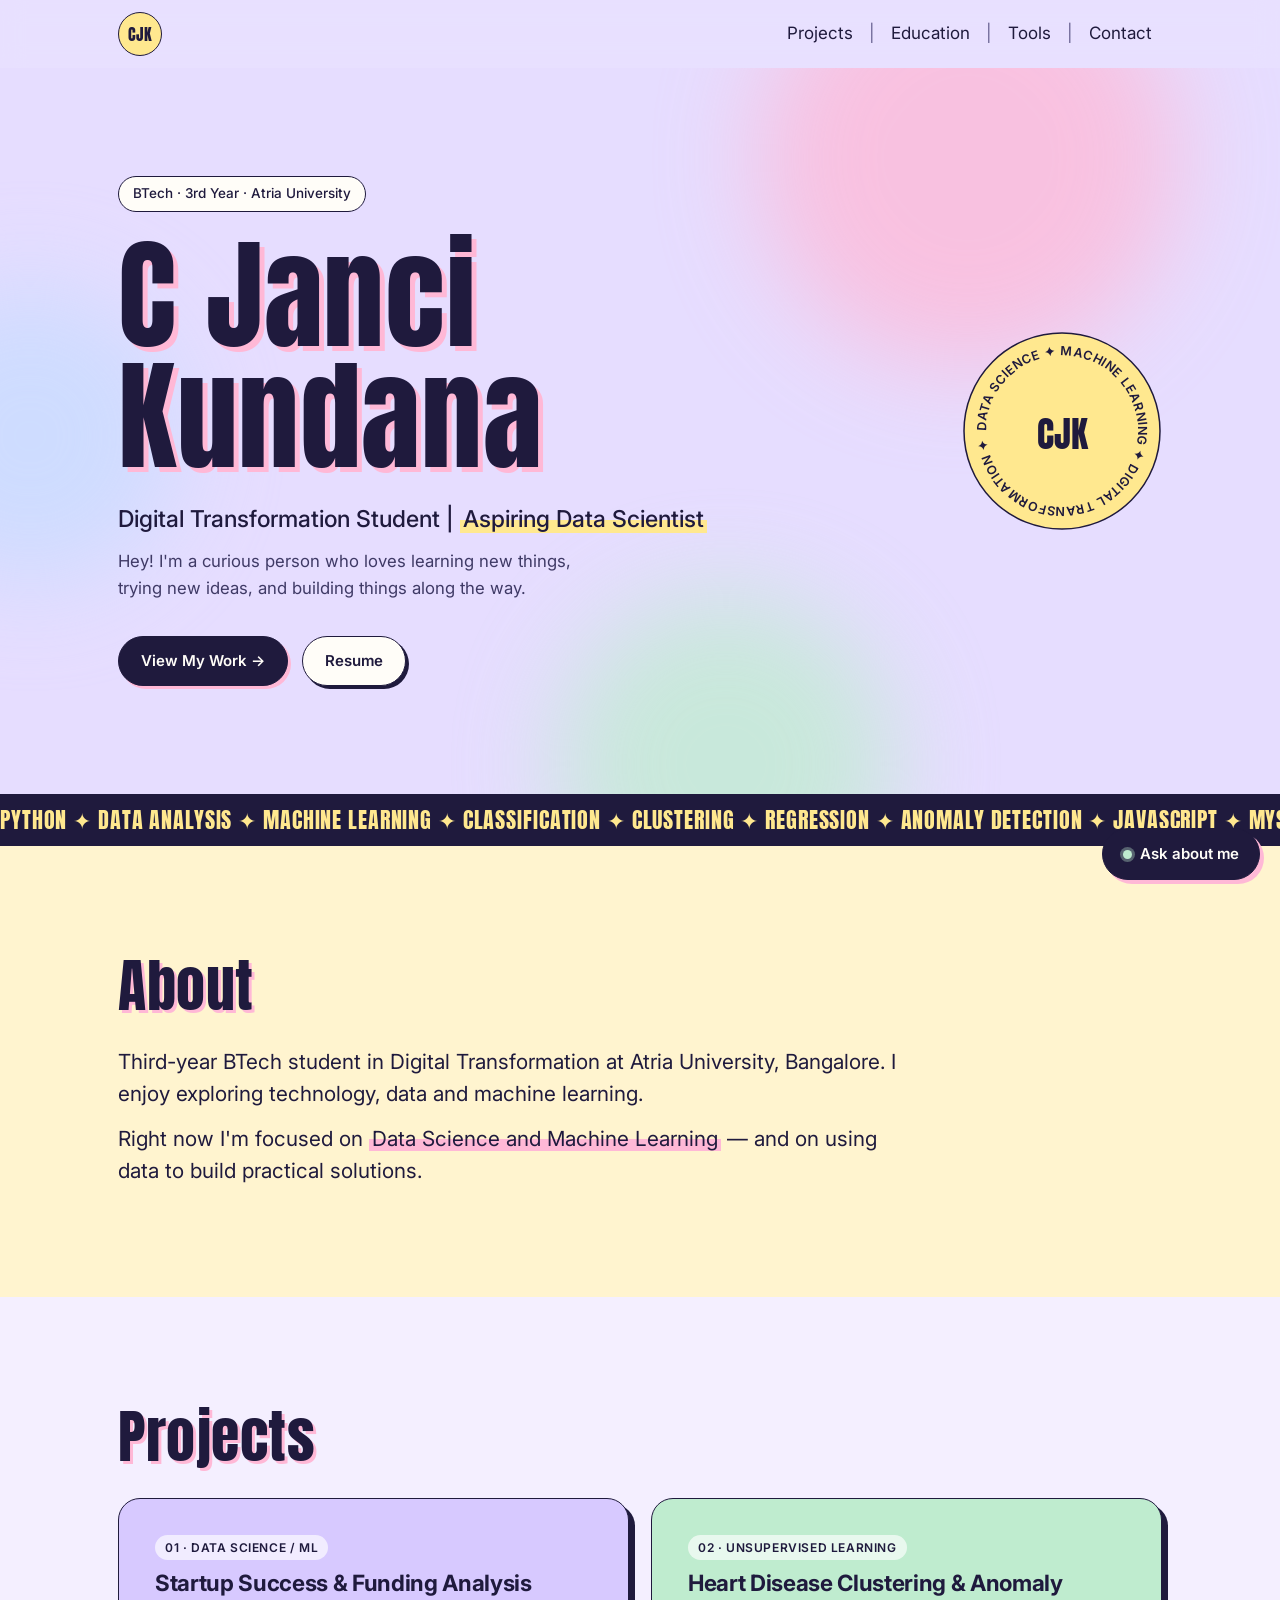
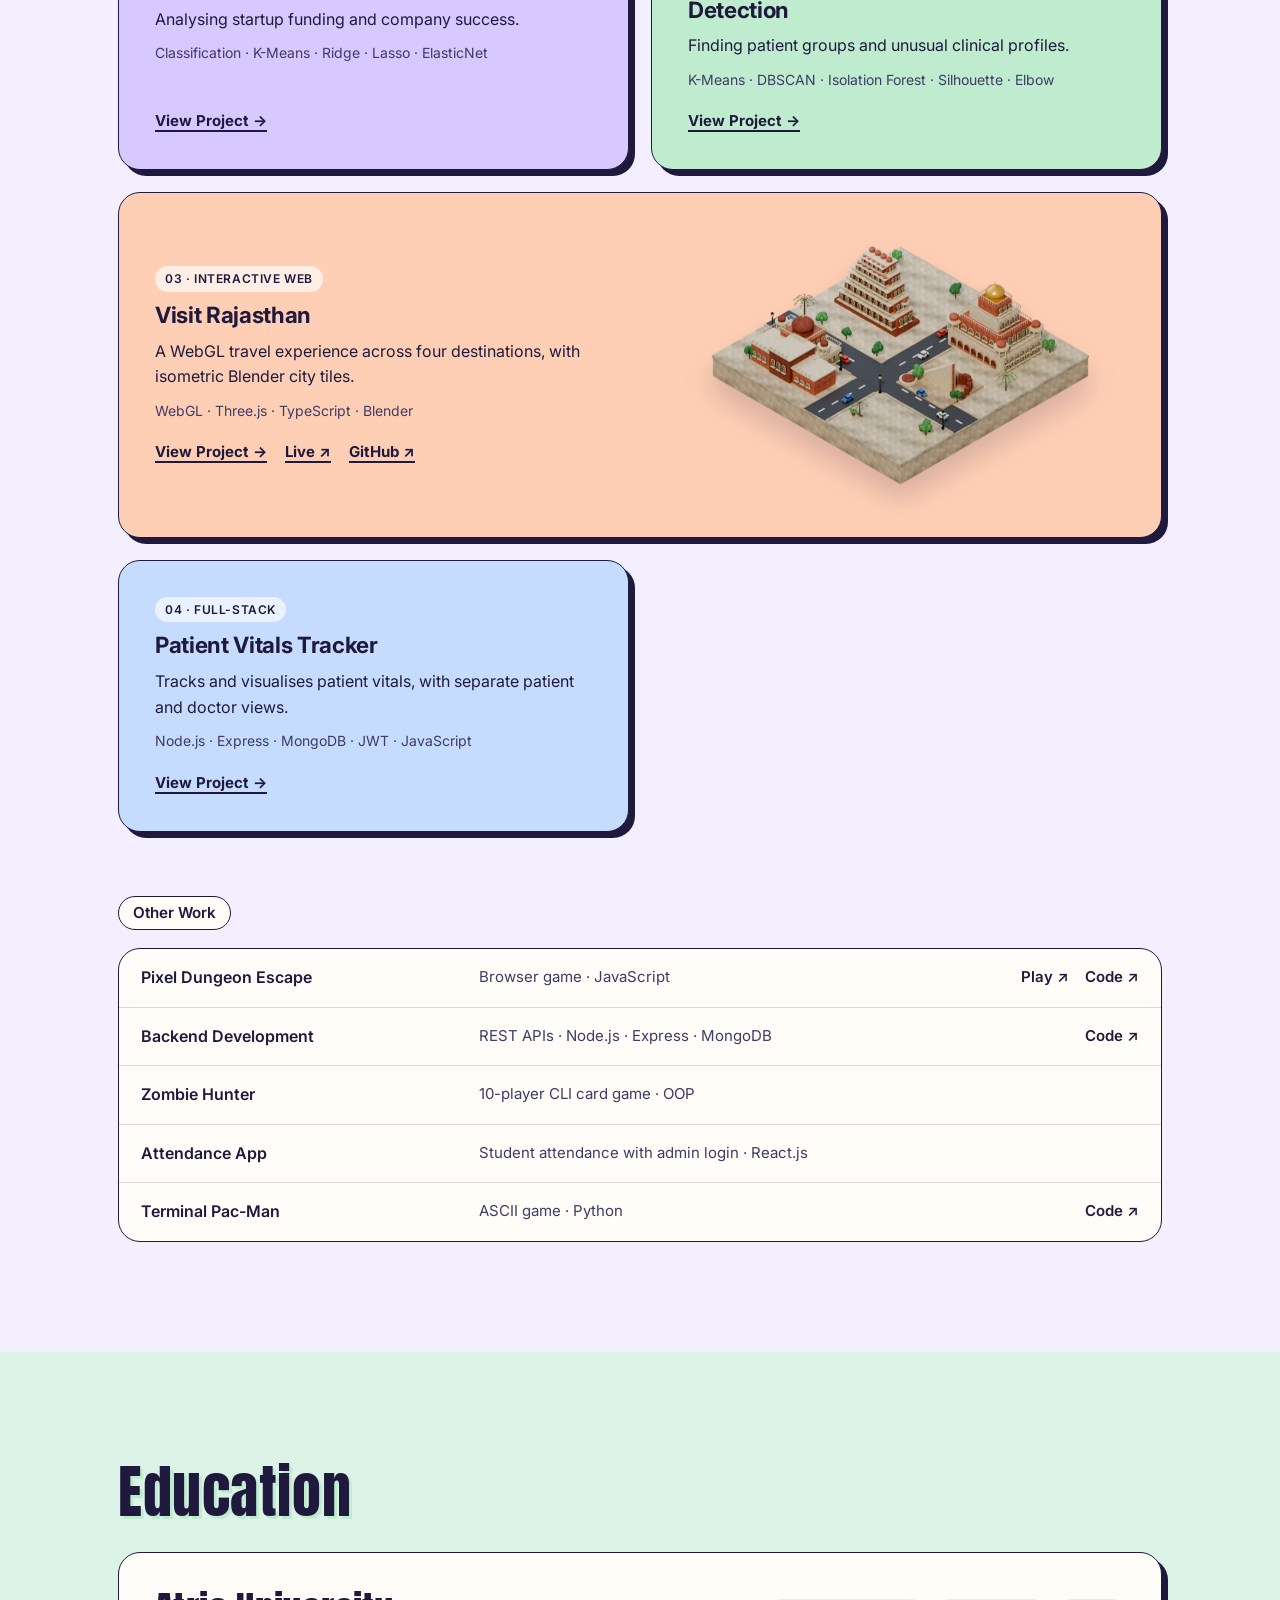
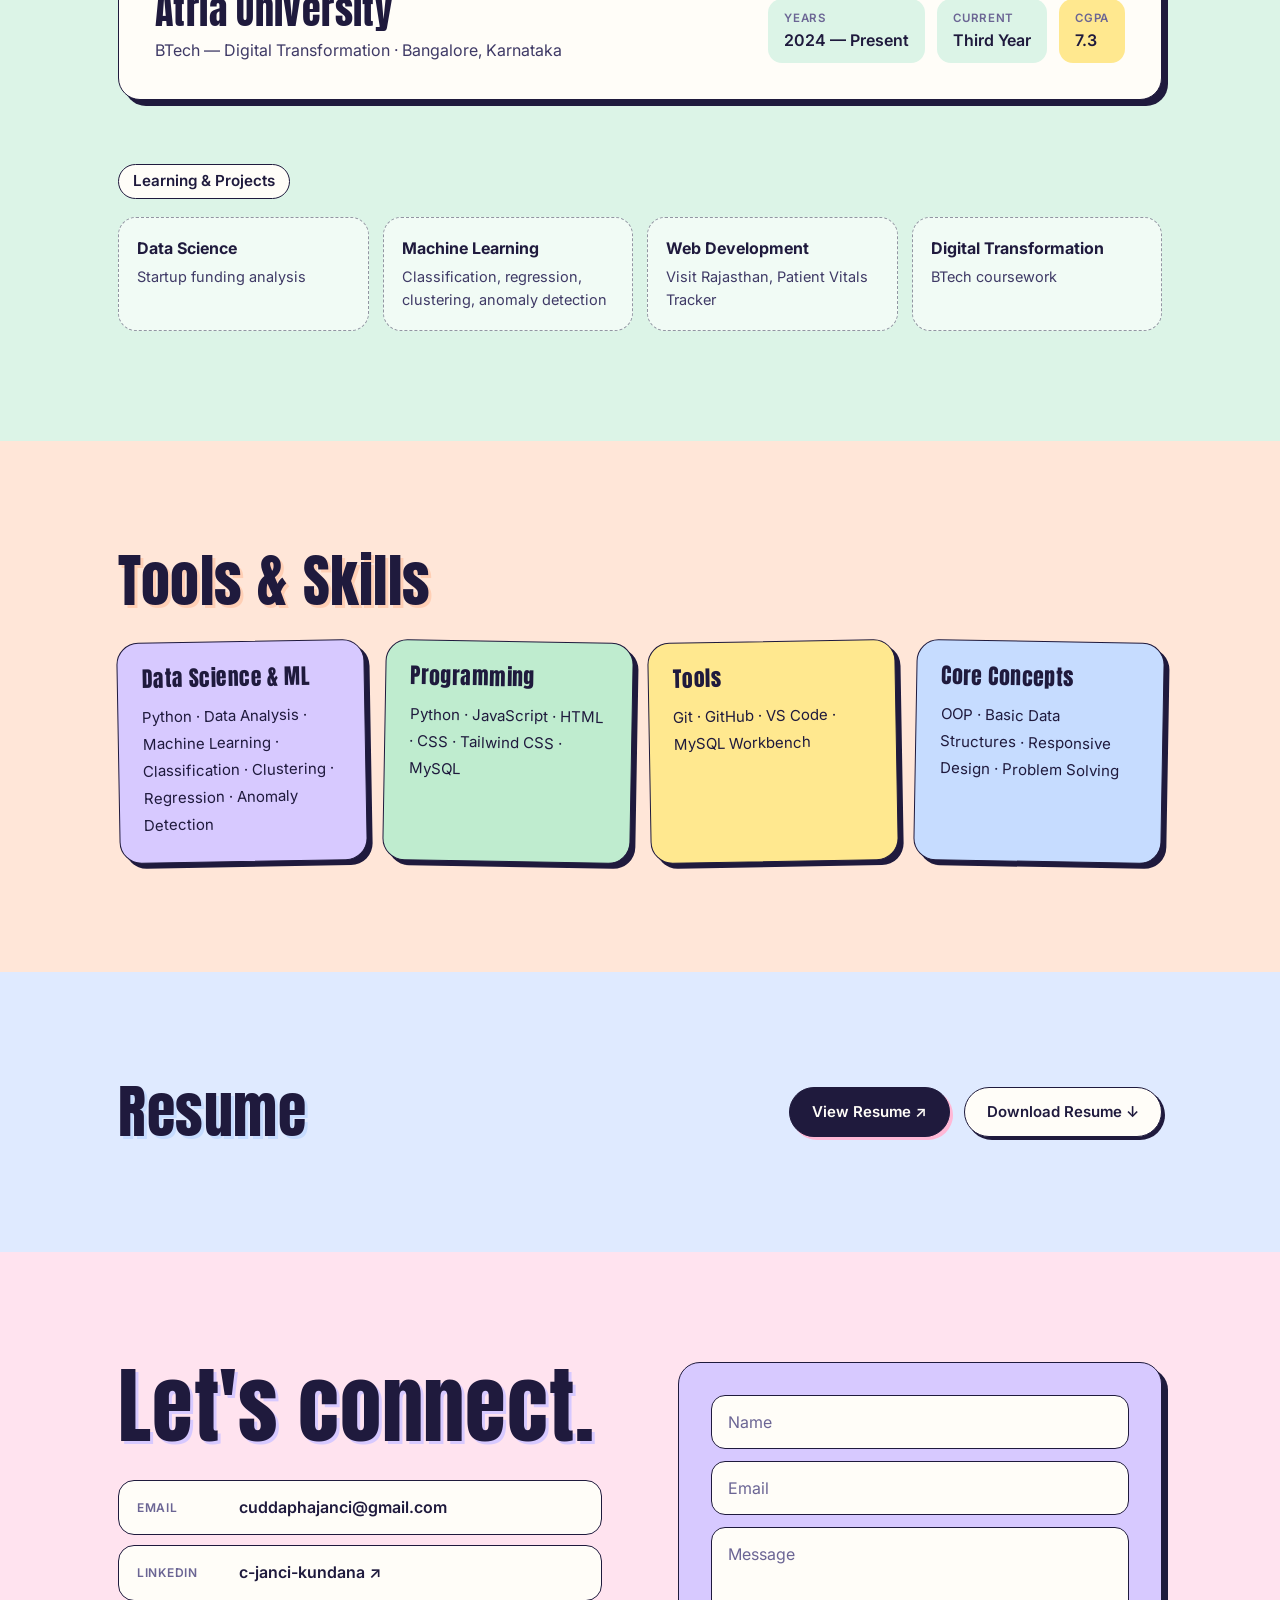
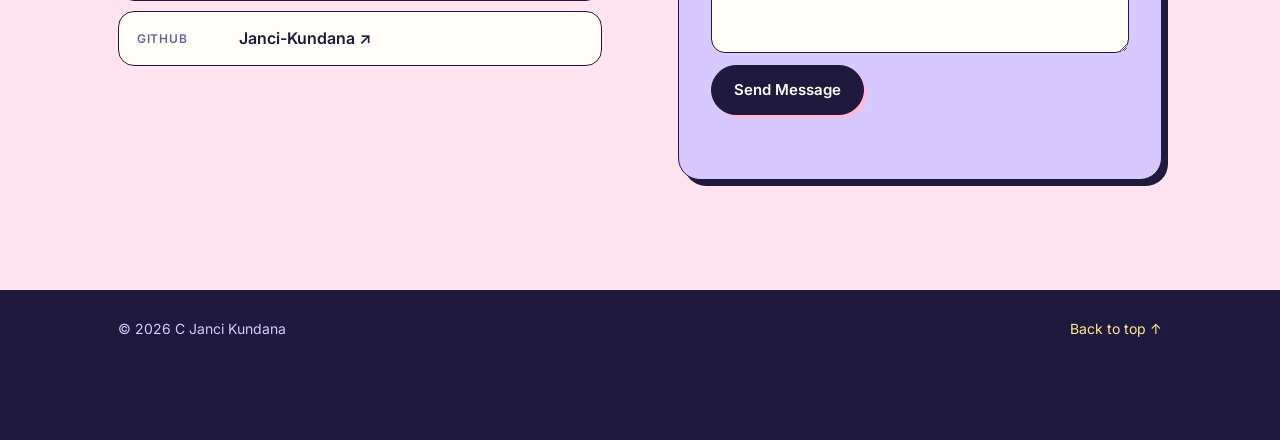
==== commit 1b25b465: "Pastel colour-block redesign with hero badge, skills marquee and styled chat Co-Authored-By: Claude " ====
--- a/index.html
+++ b/index.html
@@ -34,27 +34,51 @@
   <main id="main">
 
     <!-- HERO -->
-    <section class="hero wrap" id="home">
-      <h1 class="hero__name reveal">C Janci Kundana</h1>
-      <p class="hero__role reveal">Digital Transformation Student | <mark>Aspiring Data Scientist</mark></p>
-      <p class="hero__intro reveal">Hey! I'm a curious person who loves learning new things, trying new ideas, and building things along the way.</p>
-      <div class="hero__cta reveal">
-        <a class="btn btn--dark" href="#projects">View My Work →</a>
-        <a class="btn" href="#resume">Resume</a>
-      </div>
-    </section>
+    <section class="hero band band--hero" id="home">
+      <div class="hero__art" aria-hidden="true">
+        <span class="blob blob--1"></span><span class="blob blob--2"></span><span class="blob blob--3"></span>
+      </div>
+      <div class="wrap hero__inner">
+        <div class="hero__text">
+          <p class="hero__tag reveal">BTech · 3rd Year · Atria University</p>
+          <h1 class="hero__name reveal">C Janci Kundana</h1>
+          <p class="hero__role reveal">Digital Transformation Student | <mark>Aspiring Data Scientist</mark></p>
+          <p class="hero__intro reveal">Hey! I'm a curious person who loves learning new things, trying new ideas, and building things along the way.</p>
+          <div class="hero__cta reveal">
+            <a class="btn btn--dark" href="#projects">View My Work →</a>
+            <a class="btn" href="#resume">Resume</a>
+          </div>
+        </div>
+        <svg class="badge reveal" viewBox="0 0 200 200" aria-hidden="true">
+          <defs><path id="badge-circle" d="M100,100 m-76,0 a76,76 0 1,1 152,0 a76,76 0 1,1 -152,0" /></defs>
+          <circle cx="100" cy="100" r="98" class="badge__bg" />
+          <text class="badge__ring"><textPath href="#badge-circle" textLength="470">DATA SCIENCE ✦ MACHINE LEARNING ✦ DIGITAL TRANSFORMATION ✦</textPath></text>
+          <text x="100" y="118" text-anchor="middle" class="badge__center">CJK</text>
+        </svg>
+      </div>
+    </section>
+
+    <div class="marquee" aria-hidden="true">
+      <div class="marquee__track">
+        <span>Python ✦ Data Analysis ✦ Machine Learning ✦ Classification ✦ Clustering ✦ Regression ✦ Anomaly Detection ✦ JavaScript ✦ MySQL ✦ Git ✦&nbsp;</span>
+        <span>Python ✦ Data Analysis ✦ Machine Learning ✦ Classification ✦ Clustering ✦ Regression ✦ Anomaly Detection ✦ JavaScript ✦ MySQL ✦ Git ✦&nbsp;</span>
+      </div>
+    </div>
 
     <!-- ABOUT -->
-    <section class="section wrap" id="about">
+    <section class="section band band--butter" id="about">
+      <div class="wrap">
       <h2 class="title reveal">About</h2>
       <div class="about reveal">
         <p>Third-year BTech student in Digital Transformation at Atria University, Bangalore. I enjoy exploring technology, data and machine learning.</p>
         <p>Right now I'm focused on <mark>Data Science and Machine Learning</mark> — and on using data to build practical solutions.</p>
       </div>
+      </div>
     </section>
 
     <!-- PROJECTS -->
-    <section class="section wrap" id="projects">
+    <section class="section band band--base" id="projects">
+      <div class="wrap">
       <h2 class="title reveal">Projects</h2>
 
       <div class="cards">
@@ -106,10 +130,12 @@
         <li><span>Attendance App</span><span class="list__meta">Student attendance with admin login · React.js</span><span class="list__links"></span></li>
         <li><span>Terminal Pac-Man</span><span class="list__meta">ASCII game · Python</span><span class="list__links"><a href="https://github.com/Janci-Kundana/Pacman-Game" target="_blank" rel="noopener">Code ↗</a></span></li>
       </ul>
+      </div>
     </section>
 
     <!-- EDUCATION -->
-    <section class="section wrap" id="education">
+    <section class="section band band--mint" id="education">
+      <div class="wrap">
       <h2 class="title reveal">Education</h2>
       <div class="edu reveal">
         <div>
@@ -130,10 +156,12 @@
         <li><b>Web Development</b><span>Visit Rajasthan, Patient Vitals Tracker</span></li>
         <li><b>Digital Transformation</b><span>BTech coursework</span></li>
       </ul>
+      </div>
     </section>
 
     <!-- TOOLS / SKILLS -->
-    <section class="section wrap" id="tools">
+    <section class="section band band--peach" id="tools">
+      <div class="wrap">
       <h2 class="title reveal">Tools &amp; Skills</h2>
       <div class="skills reveal">
         <div class="skills__col skills__col--lav">
@@ -153,12 +181,14 @@
           <p>OOP · Basic Data Structures · Responsive Design · Problem Solving</p>
         </div>
       </div>
+      </div>
     </section>
 
     <!-- Achievements & Certifications: add here once there's something verified to show. -->
 
     <!-- RESUME -->
-    <section class="section wrap" id="resume">
+    <section class="section band band--sky" id="resume">
+      <div class="wrap">
       <div class="resume reveal">
         <h2 class="title">Resume</h2>
         <div class="resume__actions">
@@ -166,10 +196,12 @@
           <a class="btn" href="assets/C-Janci-Kundana-Resume.pdf" download="C-Janci-Kundana-Resume.pdf">Download Resume ↓</a>
         </div>
       </div>
+      </div>
     </section>
 
     <!-- CONTACT -->
-    <section class="section wrap" id="contact">
+    <section class="section band band--pink" id="contact">
+      <div class="wrap">
       <div class="contact">
         <div class="reveal">
           <h2 class="title">Let's connect.</h2>
@@ -188,12 +220,15 @@
           <p class="form__note" role="status" aria-live="polite"></p>
         </form>
       </div>
+      </div>
     </section>
   </main>
 
-  <footer class="footer wrap">
-    <span>© <span id="year">2026</span> C Janci Kundana</span>
-    <a href="#home">Back to top ↑</a>
+  <footer class="footer">
+    <div class="wrap footer__inner">
+      <span>© <span id="year">2026</span> C Janci Kundana</span>
+      <a href="#home">Back to top ↑</a>
+    </div>
   </footer>
 
   <!-- PROJECT DETAILS -->
--- a/styles.css
+++ b/styles.css
@@ -1,35 +1,47 @@
-/* C Janci Kundana — portfolio. Light, pastel, minimal. */
+/* C Janci Kundana — portfolio
+   Pastel colour blocks, deep indigo ink, bold condensed display type. */
 
 :root {
-  --bg: #fdfcfa;
-  --ink: #111111;
-  --text: #555555;
-  --muted: #8b8b8b;
-  --line: #ebe8e3;
-
-  --lav: #ece8f7;
-  --mint: #e2f1e9;
-  --peach: #fbe8dd;
-  --sky: #e1ecf8;
-  --butter: #faefc8;
-  --mark: #f5e3a3;
+  --ink: #1f1a3d;
+  --text: #3f3a66;
+  --soft: #6b6594;
+
+  --base: #f4efff;
+  --hero: #e6ddff;
+  --butter-bg: #fff4cf;
+  --mint-bg: #dcf4e7;
+  --peach-bg: #ffe6d8;
+  --sky-bg: #dfeaff;
+  --pink-bg: #ffe3ef;
+
+  --lav: #d7c9ff;
+  --mint: #bfeccf;
+  --peach: #ffcfb5;
+  --sky: #c6dcff;
+  --butter: #ffe88f;
+  --pink: #ffb8d6;
+
+  --paper: #fffdf8;
+  --mark: var(--butter);
+  --pop: var(--pink);
 
   --display: "Anton", Impact, "Haettenschweiler", "Arial Narrow Bold", sans-serif;
   --sans: "Inter", "Helvetica Neue", Arial, sans-serif;
 
-  --wrap: 1120px;
+  --wrap: 1140px;
   --gutter: clamp(16px, 5vw, 48px);
-  --radius: 20px;
+  --radius: 22px;
+  --border: 1.5px solid var(--ink);
   --ease: cubic-bezier(0.2, 0.7, 0.2, 1);
 
   color-scheme: light;
 }
 
 *, *::before, *::after { box-sizing: border-box; }
-html { scroll-behavior: smooth; scroll-padding-top: 80px; -webkit-text-size-adjust: 100%; }
+html { scroll-behavior: smooth; scroll-padding-top: 72px; -webkit-text-size-adjust: 100%; }
 body {
   margin: 0;
-  background: var(--bg);
+  background: var(--base);
   color: var(--text);
   font: 16px/1.6 var(--sans);
   -webkit-font-smoothing: antialiased;
@@ -40,35 +52,66 @@
 img { display: block; max-width: 100%; height: auto; }
 a { color: inherit; }
 button { font: inherit; }
-:focus-visible { outline: 2px solid var(--ink); outline-offset: 3px; border-radius: 4px; }
-::selection { background: var(--lav); color: var(--ink); }
+:focus-visible { outline: 2px solid var(--ink); outline-offset: 3px; border-radius: 6px; }
+::selection { background: var(--pink); color: var(--ink); }
 
 mark {
-  background: linear-gradient(transparent 58%, var(--mark) 58%);
-  color: var(--ink);
-  padding: 0 2px;
+  background: linear-gradient(transparent 52%, var(--mark) 52%);
+  color: var(--ink);
+  padding: 0 3px;
 }
 
 .wrap { width: 100%; max-width: var(--wrap); margin-inline: auto; padding-inline: var(--gutter); }
 .skip { position: absolute; left: 16px; top: -60px; background: var(--ink); color: #fff; padding: 8px 12px; border-radius: 8px; z-index: 100; }
 .skip:focus { top: 12px; }
+
+/* ---------- bands ---------- */
+.band { position: relative; }
+.band--hero { background: var(--hero); }
+.band--base { background: var(--base); }
+.band--butter { background: var(--butter-bg); --mark: var(--pink); --pop: var(--pink); }
+.band--mint { background: var(--mint-bg); --pop: var(--mint); }
+.band--peach { background: var(--peach-bg); --pop: var(--peach); }
+.band--sky { background: var(--sky-bg); --pop: var(--sky); }
+.band--pink { background: var(--pink-bg); --pop: var(--lav); }
 
 /* ---------- nav ---------- */
 .nav {
   position: sticky;
   top: 0;
   z-index: 40;
-  background: color-mix(in srgb, var(--bg) 88%, transparent);
-  backdrop-filter: blur(10px);
-  -webkit-backdrop-filter: blur(10px);
+  background: color-mix(in srgb, var(--hero) 82%, transparent);
+  backdrop-filter: blur(12px);
+  -webkit-backdrop-filter: blur(12px);
   transition: box-shadow 0.3s var(--ease);
 }
-.nav.is-scrolled { box-shadow: 0 1px 0 var(--line); }
+.nav.is-scrolled { box-shadow: 0 1.5px 0 var(--ink); }
 .nav__inner { display: flex; align-items: center; justify-content: space-between; height: 68px; }
-.nav__brand { font: 22px/1 var(--display); color: var(--ink); text-decoration: none; letter-spacing: 0.02em; }
-.nav__links { display: flex; align-items: center; gap: 12px; font-size: 17px; color: var(--muted); }
-.nav__links a { color: var(--text); text-decoration: none; transition: color 0.2s; }
-.nav__links a:hover, .nav__links a.is-active { color: var(--ink); }
+.nav__brand {
+  display: grid;
+  place-items: center;
+  width: 44px;
+  height: 44px;
+  border: var(--border);
+  border-radius: 50%;
+  background: var(--butter);
+  font: 16px/1 var(--display);
+  color: var(--ink);
+  text-decoration: none;
+  letter-spacing: 0.02em;
+  transition: transform 0.3s var(--ease);
+}
+.nav__brand:hover { transform: rotate(-12deg); }
+.nav__links { display: flex; align-items: center; gap: 6px; font-size: 17px; color: var(--soft); }
+.nav__links a {
+  padding: 6px 10px;
+  border-radius: 999px;
+  color: var(--ink);
+  text-decoration: none;
+  transition: background 0.2s var(--ease);
+}
+.nav__links a:hover { background: rgba(255, 255, 255, 0.6); }
+.nav__links a.is-active { background: var(--paper); box-shadow: inset 0 0 0 1.5px var(--ink); }
 
 /* ---------- buttons ---------- */
 .btn {
@@ -76,61 +119,142 @@
   align-items: center;
   gap: 6px;
   padding: 12px 22px;
+  border: var(--border);
   border-radius: 999px;
-  border: 1px solid #d9d5ce;
-  background: #fff;
+  background: var(--paper);
   color: var(--ink);
   font-size: 15px;
-  font-weight: 500;
+  font-weight: 600;
   text-decoration: none;
   cursor: pointer;
-  transition: background 0.2s var(--ease), border-color 0.2s var(--ease), transform 0.2s var(--ease);
-}
-.btn:hover { border-color: var(--ink); transform: translateY(-1px); }
-.btn--dark { background: var(--ink); color: #fff; border-color: var(--ink); }
-.btn--dark:hover { background: #2b2b2b; }
+  box-shadow: 3px 3px 0 var(--ink);
+  transition: transform 0.2s var(--ease), box-shadow 0.2s var(--ease);
+}
+.btn:hover { transform: translate(-2px, -2px); box-shadow: 5px 5px 0 var(--ink); }
+.btn:active { transform: translate(2px, 2px); box-shadow: 1px 1px 0 var(--ink); }
+.btn--dark { background: var(--ink); color: var(--paper); box-shadow: 3px 3px 0 var(--pink); }
+.btn--dark:hover { box-shadow: 5px 5px 0 var(--pink); }
 
 /* ---------- hero ---------- */
-.hero { padding-block: clamp(64px, 14vh, 150px) clamp(64px, 12vh, 130px); }
+.hero { overflow: hidden; }
+.hero__art { position: absolute; inset: 0; pointer-events: none; }
+.blob {
+  position: absolute;
+  border-radius: 50%;
+  filter: blur(50px);
+  opacity: 0.75;
+  animation: drift 18s ease-in-out infinite alternate;
+}
+.blob--1 { width: 420px; height: 420px; background: var(--pink); top: -120px; right: 8%; }
+.blob--2 { width: 340px; height: 340px; background: var(--mint); bottom: -140px; right: 30%; animation-duration: 22s; }
+.blob--3 { width: 300px; height: 300px; background: var(--sky); top: 30%; left: -120px; animation-duration: 26s; }
+@keyframes drift {
+  0% { transform: translate(0, 0) scale(1); }
+  100% { transform: translate(40px, 30px) scale(1.12); }
+}
+
+.hero__inner {
+  position: relative;
+  display: flex;
+  align-items: center;
+  justify-content: space-between;
+  gap: 32px;
+  padding-block: clamp(56px, 12vh, 130px) clamp(64px, 12vh, 130px);
+}
+.hero__tag {
+  display: inline-block;
+  padding: 6px 14px;
+  border: var(--border);
+  border-radius: 999px;
+  background: var(--paper);
+  color: var(--ink);
+  font-size: 13.5px;
+  font-weight: 500;
+  transform: rotate(-2deg);
+}
 .hero__name {
-  font: 400 clamp(3rem, 10.5vw, 7.5rem)/1 var(--display);
+  margin-top: 22px;
+  font: 400 clamp(3rem, 10.5vw, 7.6rem)/1 var(--display);
   color: var(--ink);
   letter-spacing: 0.005em;
-}
-.hero__role { margin-top: 22px; font-size: clamp(1.1rem, 2.2vw, 1.45rem); color: var(--text); }
-.hero__intro { margin-top: 10px; max-width: 44ch; color: var(--muted); font-size: 1.05rem; }
-.hero__cta { display: flex; flex-wrap: wrap; gap: 12px; margin-top: 32px; }
+  text-shadow: 5px 5px 0 var(--pink);
+}
+.hero__role { margin-top: 24px; font-size: clamp(1.1rem, 2.2vw, 1.45rem); color: var(--ink); font-weight: 500; }
+.hero__intro { margin-top: 10px; max-width: 44ch; color: var(--text); font-size: 1.05rem; }
+.hero__cta { display: flex; flex-wrap: wrap; gap: 14px; margin-top: 34px; }
+
+.badge { flex: none; width: clamp(150px, 17vw, 200px); animation: spin 26s linear infinite; }
+.badge__bg { fill: var(--butter); stroke: var(--ink); stroke-width: 1.5; }
+.badge__ring { font: 600 12.5px var(--sans); letter-spacing: 0.1em; fill: var(--ink); }
+.badge__center { font: 36px var(--display); fill: var(--ink); }
+@keyframes spin { to { transform: rotate(360deg); } }
+
+/* ---------- marquee ---------- */
+.marquee {
+  overflow: hidden;
+  background: var(--ink);
+  color: var(--butter);
+  border-block: var(--border);
+  padding-block: 14px;
+}
+.marquee__track { display: flex; width: max-content; animation: scroll 40s linear infinite; }
+.marquee__track span { font: 22px/1 var(--display); letter-spacing: 0.04em; text-transform: uppercase; white-space: nowrap; }
+@keyframes scroll { to { transform: translateX(-50%); } }
 
 /* ---------- sections ---------- */
-.section { padding-block: clamp(56px, 9vw, 96px); }
+.section { padding-block: clamp(64px, 10vw, 110px); }
 .title {
-  font: 400 clamp(2.2rem, 5vw, 3.2rem)/1.05 var(--display);
+  font: 400 clamp(2.4rem, 5.4vw, 3.6rem)/1.05 var(--display);
   color: var(--ink);
   letter-spacing: 0.01em;
-  margin-bottom: 28px;
-}
-.subtitle { margin: 64px 0 16px; font-size: 1.05rem; font-weight: 600; color: var(--ink); }
-
-.about { display: grid; gap: 12px; max-width: 62ch; font-size: 1.1rem; }
+  margin-bottom: 30px;
+  text-shadow: 3px 3px 0 var(--pop);
+}
+.subtitle {
+  display: inline-block;
+  margin: 64px 0 18px;
+  padding: 4px 14px;
+  border: var(--border);
+  border-radius: 999px;
+  background: var(--paper);
+  font-size: 0.95rem;
+  font-weight: 600;
+  color: var(--ink);
+}
+
+.about { display: grid; gap: 12px; max-width: 60ch; font-size: clamp(1.1rem, 2vw, 1.3rem); color: var(--ink); line-height: 1.55; }
 
 /* ---------- project cards ---------- */
-.cards { display: grid; grid-template-columns: repeat(2, minmax(0, 1fr)); gap: 16px; }
+.cards { display: grid; grid-template-columns: repeat(2, minmax(0, 1fr)); gap: 22px; }
 .card {
   display: flex;
   flex-direction: column;
   gap: 10px;
   padding: clamp(24px, 3.5vw, 36px);
+  border: var(--border);
   border-radius: var(--radius);
-  transition: transform 0.3s var(--ease), box-shadow 0.3s var(--ease);
-}
-.card:hover { transform: translateY(-3px); box-shadow: 0 18px 40px -28px rgba(17, 17, 17, 0.35); }
+  box-shadow: 6px 6px 0 var(--ink);
+  transition: transform 0.25s var(--ease), box-shadow 0.25s var(--ease);
+}
+.card:hover { transform: translate(-3px, -3px); box-shadow: 9px 9px 0 var(--ink); }
 .card--lav { background: var(--lav); }
 .card--mint { background: var(--mint); }
 .card--peach { background: var(--peach); }
 .card--sky { background: var(--sky); }
-.card h3 { font-size: 1.35rem; font-weight: 600; line-height: 1.25; color: var(--ink); letter-spacing: -0.01em; }
-.card__cat { font-size: 12.5px; font-weight: 500; letter-spacing: 0.04em; text-transform: uppercase; color: var(--muted); }
-.card__tech { font-size: 14px; color: var(--muted); }
+.card h3 { font-size: 1.4rem; font-weight: 700; line-height: 1.2; color: var(--ink); letter-spacing: -0.015em; }
+.card p { color: var(--ink); }
+.card__cat {
+  align-self: flex-start;
+  padding: 3px 10px;
+  border-radius: 999px;
+  background: rgba(255, 255, 255, 0.65);
+  font-size: 12px;
+  font-weight: 600;
+  letter-spacing: 0.05em;
+  text-transform: uppercase;
+  color: var(--ink);
+}
+.card .card__tech { font-size: 14px; color: var(--text); }
 .card__link {
   align-self: flex-start;
   margin-top: auto;
@@ -139,38 +263,39 @@
   background: none;
   color: var(--ink);
   font-size: 15px;
-  font-weight: 500;
-  text-decoration: none;
+  font-weight: 700;
+  text-decoration: underline;
+  text-decoration-thickness: 1.5px;
+  text-underline-offset: 4px;
   cursor: pointer;
-  background-image: linear-gradient(currentColor, currentColor);
-  background-size: 0 1px;
-  background-position: 0 100%;
-  background-repeat: no-repeat;
-  transition: background-size 0.25s var(--ease);
-}
-.card__link:hover { background-size: 100% 1px; }
+  transition: text-underline-offset 0.2s var(--ease);
+}
+.card__link:hover { text-underline-offset: 7px; }
 .card__links { display: flex; flex-wrap: wrap; gap: 18px; margin-top: auto; }
 .card__links .card__link { margin-top: 0; }
 
 .card--img { grid-column: 1 / -1; flex-direction: row; align-items: center; gap: 24px; }
 .card--img > div { display: flex; flex-direction: column; gap: 10px; flex: 1 1 50%; }
-.card--img img { flex: 1 1 45%; min-width: 0; max-width: 460px; filter: drop-shadow(0 16px 16px rgba(17, 17, 17, 0.1)); transition: transform 0.5s var(--ease); }
-.card--img:hover img { transform: translateY(-4px) scale(1.02); }
+.card--img img { flex: 1 1 45%; min-width: 0; max-width: 460px; filter: drop-shadow(0 16px 14px rgba(31, 26, 61, 0.18)); transition: transform 0.5s var(--ease); }
+.card--img:hover img { transform: translateY(-6px) rotate(-1.5deg); }
 
 /* ---------- other work ---------- */
+.list { border: var(--border); border-radius: var(--radius); background: var(--paper); overflow: hidden; }
 .list li {
   display: grid;
   grid-template-columns: minmax(0, 3fr) minmax(0, 4fr) minmax(0, 2fr);
   gap: 16px;
-  padding: 16px 0;
-  border-bottom: 1px solid var(--line);
-}
-.list li:first-child { border-top: 1px solid var(--line); }
-.list li > span:first-child { color: var(--ink); font-weight: 500; }
-.list__meta { color: var(--muted); font-size: 15px; }
-.list__links { display: flex; gap: 16px; justify-content: flex-end; font-size: 15px; }
-.list__links a, .contact__links a, .footer a { text-decoration: none; }
-.list__links a:hover, .contact__links a:hover, .footer a:hover { text-decoration: underline; text-underline-offset: 3px; color: var(--ink); }
+  padding: 16px 22px;
+  border-bottom: 1px solid color-mix(in srgb, var(--ink) 15%, transparent);
+  transition: background 0.2s var(--ease);
+}
+.list li:last-child { border-bottom: 0; }
+.list li:hover { background: var(--butter-bg); }
+.list li > span:first-child { color: var(--ink); font-weight: 600; }
+.list__meta { color: var(--text); font-size: 15px; }
+.list__links { display: flex; gap: 16px; justify-content: flex-end; font-size: 15px; font-weight: 600; color: var(--ink); }
+.list__links a, .contact__links a { text-decoration: none; }
+.list__links a:hover, .contact__links a:hover { text-decoration: underline; text-underline-offset: 3px; }
 
 /* ---------- education ---------- */
 .edu {
@@ -180,98 +305,129 @@
   flex-wrap: wrap;
   gap: 24px;
   padding: clamp(24px, 3.5vw, 36px);
+  border: var(--border);
   border-radius: var(--radius);
-  background: var(--butter);
-}
-.edu h3 { font-size: 1.5rem; font-weight: 600; color: var(--ink); }
-.edu__facts { display: flex; gap: clamp(20px, 4vw, 44px); }
-.edu__facts dt { font-size: 12.5px; letter-spacing: 0.04em; text-transform: uppercase; color: var(--muted); }
-.edu__facts dd { color: var(--ink); font-weight: 500; }
-
-.learn { display: grid; grid-template-columns: repeat(4, minmax(0, 1fr)); gap: 16px; }
-.learn li { display: grid; gap: 4px; padding-top: 14px; border-top: 2px solid var(--line); }
-.learn b { color: var(--ink); font-weight: 600; }
-.learn span { font-size: 14.5px; color: var(--muted); }
+  background: var(--paper);
+  box-shadow: 6px 6px 0 var(--ink);
+}
+.edu h3 { font: 400 clamp(1.8rem, 3.5vw, 2.4rem)/1.1 var(--display); color: var(--ink); letter-spacing: 0.01em; }
+.edu p { margin-top: 6px; color: var(--text); }
+.edu__facts { display: flex; gap: 12px; flex-wrap: wrap; }
+.edu__facts div { padding: 10px 16px; border-radius: 14px; background: var(--mint-bg); }
+.edu__facts div:last-child { background: var(--butter); }
+.edu__facts dt { font-size: 11.5px; font-weight: 600; letter-spacing: 0.06em; text-transform: uppercase; color: var(--soft); }
+.edu__facts dd { color: var(--ink); font-weight: 600; }
+
+.learn { display: grid; grid-template-columns: repeat(4, minmax(0, 1fr)); gap: 14px; }
+.learn li { display: grid; align-content: start; gap: 4px; padding: 18px; border-radius: 18px; background: rgba(255, 255, 255, 0.6); border: 1.5px dashed color-mix(in srgb, var(--ink) 45%, transparent); }
+.learn b { color: var(--ink); font-weight: 700; }
+.learn span { font-size: 14.5px; color: var(--text); }
 
 /* ---------- skills ---------- */
-.skills { display: grid; grid-template-columns: repeat(4, minmax(0, 1fr)); gap: 16px; }
-.skills__col { padding: 24px; border-radius: var(--radius); }
+.skills { display: grid; grid-template-columns: repeat(4, minmax(0, 1fr)); gap: 18px; }
+.skills__col {
+  padding: 24px;
+  border: var(--border);
+  border-radius: var(--radius);
+  box-shadow: 5px 5px 0 var(--ink);
+  transition: transform 0.25s var(--ease);
+}
+.skills__col:nth-child(odd) { transform: rotate(-1deg); }
+.skills__col:nth-child(even) { transform: rotate(1deg); }
+.skills__col:hover { transform: rotate(0) translateY(-4px); }
 .skills__col--lav { background: var(--lav); }
 .skills__col--mint { background: var(--mint); }
-.skills__col--peach { background: var(--peach); }
+.skills__col--peach { background: var(--butter); }
 .skills__col--sky { background: var(--sky); }
-.skills__col h3 { font-size: 1rem; font-weight: 600; color: var(--ink); margin-bottom: 10px; }
-.skills__col p { font-size: 15px; line-height: 1.8; }
+.skills__col h3 { font: 400 1.35rem/1.1 var(--display); letter-spacing: 0.02em; color: var(--ink); margin-bottom: 12px; }
+.skills__col p { font-size: 15px; line-height: 1.8; color: var(--ink); }
 
 /* ---------- resume ---------- */
-.resume {
-  display: flex;
-  justify-content: space-between;
+.resume { display: flex; justify-content: space-between; align-items: center; flex-wrap: wrap; gap: 24px; }
+.resume .title { margin: 0; }
+.resume__actions { display: flex; flex-wrap: wrap; gap: 14px; }
+
+/* ---------- contact ---------- */
+.contact { display: grid; grid-template-columns: minmax(0, 1fr) minmax(0, 1fr); gap: clamp(32px, 6vw, 80px); align-items: start; }
+.contact .title { font-size: clamp(3rem, 8vw, 5.2rem); }
+.contact__links { display: grid; gap: 10px; }
+.contact__links li {
+  display: grid;
+  grid-template-columns: 90px 1fr;
+  gap: 12px;
   align-items: center;
-  flex-wrap: wrap;
-  gap: 20px;
-  padding: clamp(28px, 4vw, 44px);
+  padding: 14px 18px;
+  border: var(--border);
+  border-radius: 16px;
+  background: var(--paper);
+  transition: transform 0.2s var(--ease);
+}
+.contact__links li:hover { transform: translateX(6px); }
+.contact__links span { font-size: 12px; font-weight: 600; letter-spacing: 0.06em; text-transform: uppercase; color: var(--soft); }
+.contact__links a { color: var(--ink); font-weight: 600; overflow-wrap: anywhere; }
+
+.form {
+  display: grid;
+  gap: 12px;
+  padding: clamp(22px, 3.5vw, 32px);
+  border: var(--border);
   border-radius: var(--radius);
   background: var(--lav);
-}
-.resume .title { margin: 0; }
-.resume__actions { display: flex; flex-wrap: wrap; gap: 12px; }
-
-/* ---------- contact ---------- */
-.contact { display: grid; grid-template-columns: minmax(0, 1fr) minmax(0, 1fr); gap: clamp(32px, 6vw, 80px); align-items: start; }
-.contact__links li { display: grid; grid-template-columns: 90px 1fr; gap: 12px; padding: 14px 0; border-bottom: 1px solid var(--line); }
-.contact__links li:first-child { border-top: 1px solid var(--line); }
-.contact__links span { font-size: 13px; letter-spacing: 0.04em; text-transform: uppercase; color: var(--muted); padding-top: 2px; }
-.contact__links a { color: var(--ink); font-weight: 500; overflow-wrap: anywhere; }
-
-.form { display: grid; gap: 12px; }
+  box-shadow: 6px 6px 0 var(--ink);
+}
 .form input, .form textarea {
   width: 100%;
   padding: 14px 16px;
-  border: 1px solid var(--line);
+  border: var(--border);
   border-radius: 14px;
-  background: #fff;
+  background: var(--paper);
   color: var(--ink);
   font: 16px/1.5 var(--sans);
   resize: vertical;
-  transition: border-color 0.2s, box-shadow 0.2s;
-}
-.form input:focus, .form textarea:focus { outline: none; border-color: #bdb4e0; box-shadow: 0 0 0 4px var(--lav); }
-.form .is-invalid { border-color: #e0a58c; }
+  transition: box-shadow 0.2s;
+}
+.form input::placeholder, .form textarea::placeholder { color: var(--soft); }
+.form input:focus, .form textarea:focus { outline: none; box-shadow: 3px 3px 0 var(--ink); }
+.form .is-invalid { border-color: #d0457a; background: #fff3f7; }
 .form .btn { justify-self: start; }
-.form__note { font-size: 14px; color: var(--muted); min-height: 1.4em; }
+.form__note { font-size: 14px; color: var(--ink); min-height: 1.4em; }
 
 /* ---------- footer ---------- */
-.footer { display: flex; justify-content: space-between; gap: 16px; padding-block: 28px 96px; border-top: 1px solid var(--line); font-size: 14px; color: var(--muted); }
+.footer { background: var(--ink); color: var(--lav); }
+.footer__inner { display: flex; justify-content: space-between; gap: 16px; padding-block: 28px 100px; font-size: 14px; }
+.footer a { color: var(--butter); text-decoration: none; }
+.footer a:hover { text-decoration: underline; }
 
 /* ---------- modal ---------- */
 .modal {
   width: min(600px, calc(100vw - 32px));
   max-height: calc(100svh - 48px);
   padding: clamp(24px, 5vw, 40px);
-  border: 0;
+  border: var(--border);
   border-radius: var(--radius);
-  background: #fff;
+  background: var(--paper);
   color: var(--text);
-  box-shadow: 0 30px 80px -30px rgba(17, 17, 17, 0.4);
-}
-.modal::backdrop { background: rgba(253, 252, 250, 0.7); backdrop-filter: blur(4px); -webkit-backdrop-filter: blur(4px); }
+  box-shadow: 8px 8px 0 var(--ink);
+}
+.modal::backdrop { background: rgba(230, 221, 255, 0.75); backdrop-filter: blur(4px); -webkit-backdrop-filter: blur(4px); }
 .modal[open] { display: grid; gap: 14px; animation: pop 0.3s var(--ease); }
-@keyframes pop { from { opacity: 0; transform: translateY(10px); } }
-.modal h3 { font: 400 clamp(1.8rem, 5vw, 2.3rem)/1.1 var(--display); color: var(--ink); padding-right: 36px; }
-.modal__facts { display: grid; grid-template-columns: 110px 1fr; gap: 10px 16px; padding-top: 14px; border-top: 1px solid var(--line); }
-.modal__facts dt { font-size: 13px; letter-spacing: 0.04em; text-transform: uppercase; color: var(--muted); padding-top: 2px; }
+@keyframes pop { from { opacity: 0; transform: translateY(10px) scale(0.98); } }
+.modal .card__cat { background: var(--lav); }
+.modal h3 { font: 400 clamp(1.9rem, 5vw, 2.5rem)/1.1 var(--display); color: var(--ink); padding-right: 40px; text-shadow: 3px 3px 0 var(--pink); }
+.modal p { color: var(--ink); }
+.modal__facts { display: grid; grid-template-columns: 110px 1fr; gap: 10px 16px; padding-top: 14px; border-top: 1.5px dashed color-mix(in srgb, var(--ink) 35%, transparent); }
+.modal__facts dt { font-size: 12px; font-weight: 600; letter-spacing: 0.06em; text-transform: uppercase; color: var(--soft); padding-top: 2px; }
 .modal__facts dd { color: var(--ink); }
-.modal__tiles { display: grid; grid-template-columns: 1fr 1fr; gap: 4px; padding: 8px; border-radius: 14px; background: var(--peach); }
+.modal__tiles { display: grid; grid-template-columns: 1fr 1fr; gap: 4px; padding: 8px; border-radius: 14px; background: var(--peach-bg); }
 .modal__close {
   position: absolute;
   top: 16px;
   right: 16px;
   width: 36px;
   height: 36px;
-  border: 0;
+  border: var(--border);
   border-radius: 50%;
-  background: var(--lav);
+  background: var(--butter);
   color: var(--ink);
   font-size: 20px;
   line-height: 1;
@@ -289,18 +445,19 @@
   align-items: center;
   gap: 8px;
   padding: 13px 20px;
-  border: 0;
+  border: var(--border);
   border-radius: 999px;
   background: var(--ink);
-  color: #fff;
+  color: var(--paper);
   font-size: 15px;
-  font-weight: 500;
+  font-weight: 600;
   cursor: pointer;
-  box-shadow: 0 12px 30px -12px rgba(17, 17, 17, 0.5);
-  transition: transform 0.2s var(--ease);
-}
-.chat-fab:hover { transform: translateY(-2px); }
-.chat-fab__dot { width: 8px; height: 8px; border-radius: 50%; background: #a8e0c0; box-shadow: 0 0 0 3px rgba(168, 224, 192, 0.3); }
+  box-shadow: 4px 4px 0 var(--pink);
+  transition: transform 0.2s var(--ease), box-shadow 0.2s var(--ease);
+}
+.chat-fab:hover { transform: translate(-2px, -2px); box-shadow: 6px 6px 0 var(--pink); }
+.chat-fab__dot { width: 9px; height: 9px; border-radius: 50%; background: var(--mint); box-shadow: 0 0 0 3px rgba(191, 236, 207, 0.35); animation: pulse 2s ease-in-out infinite; }
+@keyframes pulse { 50% { box-shadow: 0 0 0 6px rgba(191, 236, 207, 0.1); } }
 .chat-fab[aria-expanded="true"] { display: none; }
 
 .chat {
@@ -312,63 +469,74 @@
   height: min(560px, calc(100svh - 40px));
   display: flex;
   flex-direction: column;
+  border: var(--border);
   border-radius: var(--radius);
-  background: #fff;
-  box-shadow: 0 30px 70px -20px rgba(17, 17, 17, 0.35), 0 0 0 1px var(--line);
+  background: var(--paper);
+  box-shadow: 8px 8px 0 var(--ink);
   overflow: hidden;
   animation: pop 0.3s var(--ease);
 }
 .chat[hidden] { display: none; }
-.chat__head { display: flex; justify-content: space-between; align-items: flex-start; gap: 12px; padding: 18px 18px 14px; background: var(--lav); }
-.chat__head strong { display: block; color: var(--ink); font-weight: 600; }
+.chat__head { display: flex; justify-content: space-between; align-items: flex-start; gap: 12px; padding: 16px 18px 14px; background: var(--lav); border-bottom: var(--border); }
+.chat__head strong { display: block; color: var(--ink); font: 400 1.25rem/1.2 var(--display); letter-spacing: 0.02em; }
 .chat__head span { font-size: 13px; color: var(--text); }
-.chat__close { width: 32px; height: 32px; border: 0; border-radius: 50%; background: #fff; color: var(--ink); font-size: 18px; line-height: 1; cursor: pointer; flex: none; }
-
-.chat__log { flex: 1; overflow-y: auto; padding: 16px; display: flex; flex-direction: column; gap: 10px; }
+.chat__close { width: 32px; height: 32px; border: var(--border); border-radius: 50%; background: var(--butter); color: var(--ink); font-size: 18px; line-height: 1; cursor: pointer; flex: none; }
+
+.chat__log { flex: 1; overflow-y: auto; padding: 16px; display: flex; flex-direction: column; gap: 10px; background: var(--base); }
 .msg { max-width: 88%; padding: 10px 14px; border-radius: 16px; font-size: 14.5px; line-height: 1.5; }
-.msg--bot { align-self: flex-start; background: #f5f3ef; color: var(--ink); border-bottom-left-radius: 6px; }
-.msg--user { align-self: flex-end; background: var(--ink); color: #fff; border-bottom-right-radius: 6px; }
+.msg--bot { align-self: flex-start; background: var(--paper); color: var(--ink); border: 1.5px solid color-mix(in srgb, var(--ink) 18%, transparent); border-bottom-left-radius: 6px; }
+.msg--user { align-self: flex-end; background: var(--ink); color: var(--paper); border-bottom-right-radius: 6px; }
 .msg a { color: inherit; text-underline-offset: 2px; }
 .msg ul { margin: 6px 0 0; padding-left: 18px; list-style: disc; }
-.msg--typing { color: var(--muted); letter-spacing: 2px; }
-
-.chat__chips { display: flex; gap: 6px; flex-wrap: wrap; padding: 0 16px 12px; }
-.chip { padding: 6px 12px; border: 1px solid var(--line); border-radius: 999px; background: #fff; color: var(--ink); font-size: 13px; cursor: pointer; transition: background 0.2s; }
-.chip:hover { background: var(--lav); border-color: var(--lav); }
-
-.chat__form { display: flex; gap: 8px; padding: 12px; border-top: 1px solid var(--line); }
-.chat__form input { flex: 1; min-width: 0; padding: 11px 14px; border: 1px solid var(--line); border-radius: 999px; font: 15px var(--sans); color: var(--ink); }
-.chat__form input:focus { outline: none; border-color: #bdb4e0; }
-.chat__form button { width: 42px; height: 42px; border: 0; border-radius: 50%; background: var(--ink); color: #fff; font-size: 17px; cursor: pointer; flex: none; }
+.msg--typing { color: var(--soft); letter-spacing: 2px; }
+
+.chat__chips { display: flex; gap: 6px; flex-wrap: wrap; padding: 10px 16px 12px; background: var(--base); }
+.chip { padding: 6px 12px; border: var(--border); border-radius: 999px; background: var(--paper); color: var(--ink); font-size: 13px; font-weight: 500; cursor: pointer; transition: background 0.2s; }
+.chip:nth-child(3n + 1):hover { background: var(--pink); }
+.chip:nth-child(3n + 2):hover { background: var(--mint); }
+.chip:nth-child(3n):hover { background: var(--butter); }
+
+.chat__form { display: flex; gap: 8px; padding: 12px; border-top: var(--border); }
+.chat__form input { flex: 1; min-width: 0; padding: 11px 14px; border: var(--border); border-radius: 999px; font: 15px var(--sans); color: var(--ink); background: var(--paper); }
+.chat__form input:focus { outline: none; box-shadow: 2px 2px 0 var(--ink); }
+.chat__form button { width: 42px; height: 42px; border: 0; border-radius: 50%; background: var(--ink); color: var(--paper); font-size: 17px; cursor: pointer; flex: none; }
 
 /* ---------- reveal ---------- */
-.js .reveal { opacity: 0; transform: translateY(14px); transition: opacity 0.7s var(--ease), transform 0.7s var(--ease); }
+.js .reveal { opacity: 0; transform: translateY(16px); transition: opacity 0.7s var(--ease), transform 0.7s var(--ease); }
 .js .reveal.is-in { opacity: 1; transform: none; }
+.js .badge.reveal.is-in { transform: none; }
 
 /* ---------- responsive ---------- */
 @media (max-width: 900px) {
   .skills { grid-template-columns: repeat(2, minmax(0, 1fr)); }
   .learn { grid-template-columns: repeat(2, minmax(0, 1fr)); }
   .contact { grid-template-columns: 1fr; }
+  .badge { position: absolute; top: 28px; right: var(--gutter); width: 110px; }
+  .badge__ring { font-size: 13px; }
 }
 @media (max-width: 700px) {
   .nav__inner { height: 60px; }
-  .nav__links { gap: 7px; font-size: 14.5px; }
+  .nav__links { gap: 2px; font-size: 14.5px; }
+  .nav__links a { padding: 5px 7px; }
   .cards { grid-template-columns: minmax(0, 1fr); }
   .card--img { flex-direction: column; align-items: stretch; }
   .card--img img { align-self: center; width: 100%; flex: none; }
   .list li { grid-template-columns: 1fr; gap: 2px; }
   .list__links { justify-content: flex-start; margin-top: 4px; }
   .edu { flex-direction: column; align-items: flex-start; }
+  .hero__inner { padding-top: 44px; }
+  .badge { width: 80px; top: 10px; }
+  .hero__name { text-shadow: 3px 3px 0 var(--pink); }
 }
 @media (max-width: 480px) {
   .nav__brand { display: none; }
   .nav__inner { justify-content: flex-end; }
   .skills, .learn { grid-template-columns: 1fr; }
-  .edu__facts { flex-wrap: wrap; }
+  .skills__col:nth-child(n) { transform: none; }
   .modal__facts { grid-template-columns: 1fr; gap: 2px; }
   .modal__facts dd { margin-bottom: 8px; }
-  .footer { flex-direction: column; }
+  .footer__inner { flex-direction: column; }
+  .contact__links li { grid-template-columns: 1fr; gap: 2px; }
   .chat { right: 12px; bottom: 12px; width: calc(100vw - 24px); height: min(560px, calc(100svh - 24px)); }
   .chat-fab { right: 14px; bottom: 14px; }
 }
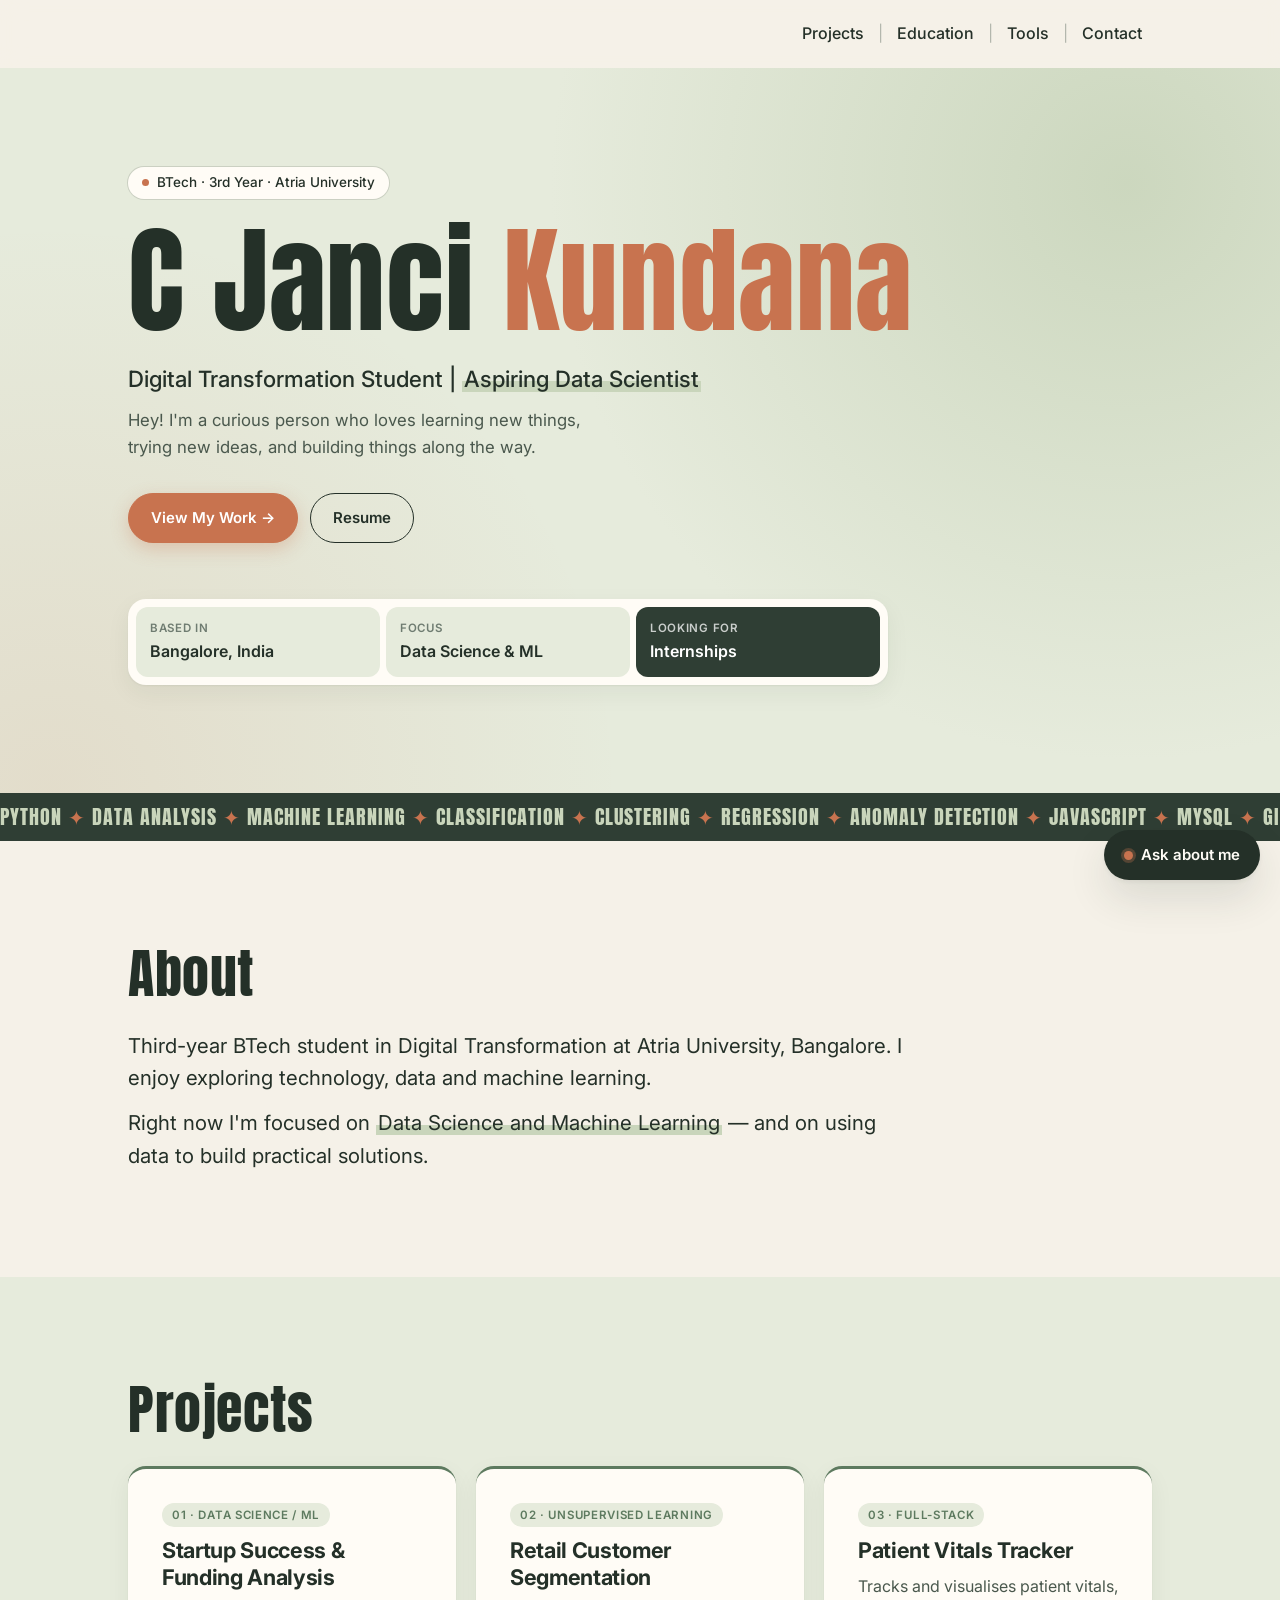
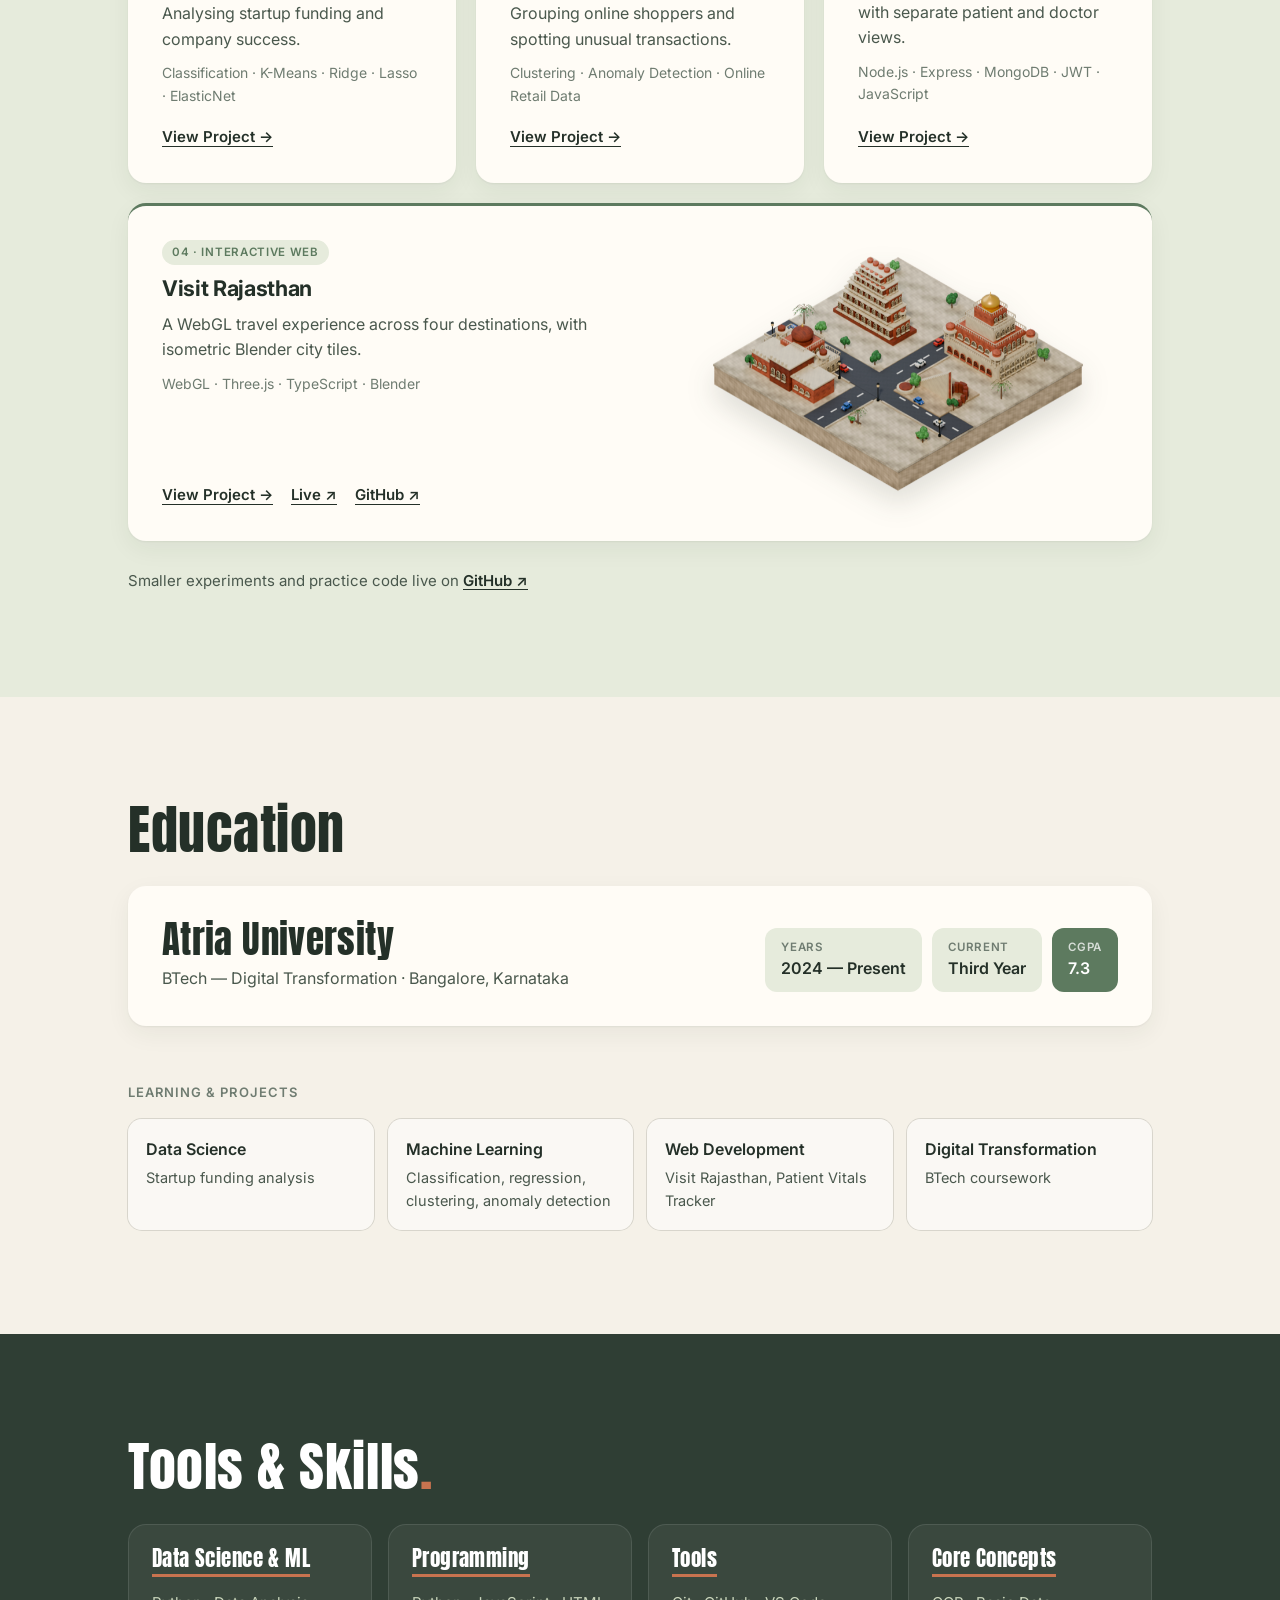
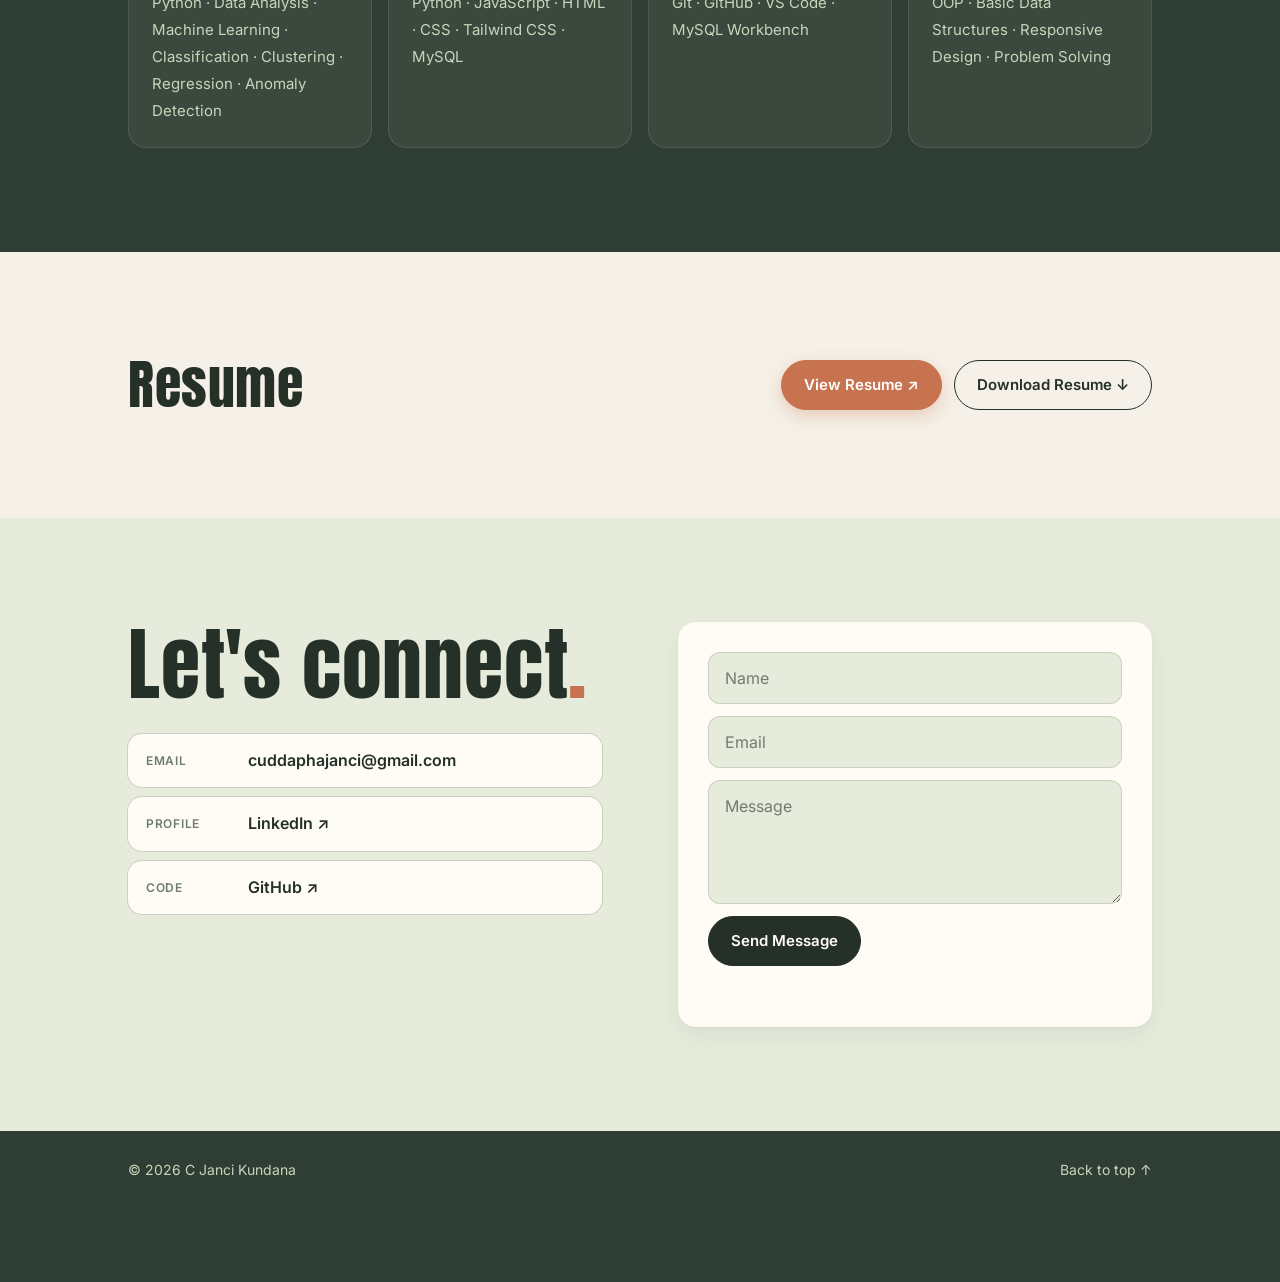
==== commit 1c45ad19: "Sage & Sand redesign, updated resume, Claude Code setup and docs - Sage & Sand palette (cream, sage," ====
--- a/index.html
+++ b/index.html
@@ -5,11 +5,11 @@
   <meta name="viewport" content="width=device-width, initial-scale=1" />
   <title>C Janci Kundana — Portfolio</title>
   <meta name="description" content="C Janci Kundana — Digital Transformation student at Atria University and aspiring Data Scientist." />
-  <meta name="theme-color" content="#fdfcfa" />
+  <meta name="theme-color" content="#e6ebdc" />
   <meta property="og:title" content="C Janci Kundana — Portfolio" />
   <meta property="og:description" content="Digital Transformation Student | Aspiring Data Scientist" />
   <meta property="og:type" content="website" />
-  <link rel="icon" href="data:image/svg+xml,%3Csvg xmlns='http://www.w3.org/2000/svg' viewBox='0 0 64 64'%3E%3Crect width='64' height='64' rx='14' fill='%23ece8f7'/%3E%3Ctext x='50%25' y='70%25' text-anchor='middle' font-family='Impact,Arial Black,sans-serif' font-size='36' fill='%23111'%3ECJ%3C/text%3E%3C/svg%3E" />
+  <link rel="icon" href="data:image/svg+xml,%3Csvg xmlns='http://www.w3.org/2000/svg' viewBox='0 0 64 64'%3E%3Ccircle cx='32' cy='32' r='28' fill='%23c9d5bb'/%3E%3Ccircle cx='32' cy='32' r='10' fill='%23c8734f'/%3E%3C/svg%3E" />
 
   <link rel="preconnect" href="https://fonts.googleapis.com" />
   <link rel="preconnect" href="https://fonts.gstatic.com" crossorigin />
@@ -21,7 +21,6 @@
 
   <header class="nav">
     <div class="wrap nav__inner">
-      <a class="nav__brand" href="#home">CJK</a>
       <nav class="nav__links" aria-label="Primary">
         <a href="#projects">Projects</a><span aria-hidden="true">|</span>
         <a href="#education">Education</a><span aria-hidden="true">|</span>
@@ -35,38 +34,34 @@
 
     <!-- HERO -->
     <section class="hero band band--hero" id="home">
-      <div class="hero__art" aria-hidden="true">
-        <span class="blob blob--1"></span><span class="blob blob--2"></span><span class="blob blob--3"></span>
-      </div>
       <div class="wrap hero__inner">
         <div class="hero__text">
           <p class="hero__tag reveal">BTech · 3rd Year · Atria University</p>
-          <h1 class="hero__name reveal">C Janci Kundana</h1>
+          <h1 class="hero__name reveal">C Janci <span>Kundana</span></h1>
           <p class="hero__role reveal">Digital Transformation Student | <mark>Aspiring Data Scientist</mark></p>
           <p class="hero__intro reveal">Hey! I'm a curious person who loves learning new things, trying new ideas, and building things along the way.</p>
           <div class="hero__cta reveal">
-            <a class="btn btn--dark" href="#projects">View My Work →</a>
+            <a class="btn btn--pop" href="#projects">View My Work →</a>
             <a class="btn" href="#resume">Resume</a>
           </div>
         </div>
-        <svg class="badge reveal" viewBox="0 0 200 200" aria-hidden="true">
-          <defs><path id="badge-circle" d="M100,100 m-76,0 a76,76 0 1,1 152,0 a76,76 0 1,1 -152,0" /></defs>
-          <circle cx="100" cy="100" r="98" class="badge__bg" />
-          <text class="badge__ring"><textPath href="#badge-circle" textLength="470">DATA SCIENCE ✦ MACHINE LEARNING ✦ DIGITAL TRANSFORMATION ✦</textPath></text>
-          <text x="100" y="118" text-anchor="middle" class="badge__center">CJK</text>
-        </svg>
+        <dl class="facts reveal">
+          <div><dt>Based in</dt><dd>Bangalore, India</dd></div>
+          <div><dt>Focus</dt><dd>Data Science &amp; ML</dd></div>
+          <div><dt>Looking for</dt><dd>Internships</dd></div>
+        </dl>
       </div>
     </section>
 
     <div class="marquee" aria-hidden="true">
       <div class="marquee__track">
-        <span>Python ✦ Data Analysis ✦ Machine Learning ✦ Classification ✦ Clustering ✦ Regression ✦ Anomaly Detection ✦ JavaScript ✦ MySQL ✦ Git ✦&nbsp;</span>
-        <span>Python ✦ Data Analysis ✦ Machine Learning ✦ Classification ✦ Clustering ✦ Regression ✦ Anomaly Detection ✦ JavaScript ✦ MySQL ✦ Git ✦&nbsp;</span>
+        <span>Python <b>✦</b> Data Analysis <b>✦</b> Machine Learning <b>✦</b> Classification <b>✦</b> Clustering <b>✦</b> Regression <b>✦</b> Anomaly Detection <b>✦</b> JavaScript <b>✦</b> MySQL <b>✦</b> Git <b>✦</b>&nbsp;</span>
+        <span>Python <b>✦</b> Data Analysis <b>✦</b> Machine Learning <b>✦</b> Classification <b>✦</b> Clustering <b>✦</b> Regression <b>✦</b> Anomaly Detection <b>✦</b> JavaScript <b>✦</b> MySQL <b>✦</b> Git <b>✦</b>&nbsp;</span>
       </div>
     </div>
 
     <!-- ABOUT -->
-    <section class="section band band--butter" id="about">
+    <section class="section band band--plain" id="about">
       <div class="wrap">
       <h2 class="title reveal">About</h2>
       <div class="about reveal">
@@ -77,12 +72,12 @@
     </section>
 
     <!-- PROJECTS -->
-    <section class="section band band--base" id="projects">
+    <section class="section band band--sage" id="projects">
       <div class="wrap">
       <h2 class="title reveal">Projects</h2>
 
       <div class="cards">
-        <article class="card card--lav reveal">
+        <article class="card reveal">
           <span class="card__cat">01 · Data Science / ML</span>
           <h3>Startup Success &amp; Funding Analysis</h3>
           <p>Analysing startup funding and company success.</p>
@@ -90,17 +85,25 @@
           <button class="card__link" data-open="p-startup">View Project →</button>
         </article>
 
-        <article class="card card--mint reveal">
+        <article class="card reveal">
           <span class="card__cat">02 · Unsupervised Learning</span>
-          <h3>Heart Disease Clustering &amp; Anomaly Detection</h3>
-          <p>Finding patient groups and unusual clinical profiles.</p>
-          <p class="card__tech">K-Means · DBSCAN · Isolation Forest · Silhouette · Elbow</p>
-          <button class="card__link" data-open="p-heart">View Project →</button>
+          <h3>Retail Customer Segmentation</h3>
+          <p>Grouping online shoppers and spotting unusual transactions.</p>
+          <p class="card__tech">Clustering · Anomaly Detection · Online Retail Data</p>
+          <button class="card__link" data-open="p-retail">View Project →</button>
         </article>
 
-        <article class="card card--peach card--img reveal">
+        <article class="card reveal">
+          <span class="card__cat">03 · Full-Stack</span>
+          <h3>Patient Vitals Tracker</h3>
+          <p>Tracks and visualises patient vitals, with separate patient and doctor views.</p>
+          <p class="card__tech">Node.js · Express · MongoDB · JWT · JavaScript</p>
+          <button class="card__link" data-open="p-vitals">View Project →</button>
+        </article>
+
+        <article class="card card--img reveal">
           <div>
-            <span class="card__cat">03 · Interactive Web</span>
+            <span class="card__cat">04 · Interactive Web</span>
             <h3>Visit Rajasthan</h3>
             <p>A WebGL travel experience across four destinations, with isometric Blender city tiles.</p>
             <p class="card__tech">WebGL · Three.js · TypeScript · Blender</p>
@@ -112,29 +115,14 @@
           </div>
           <img src="assets/img/tile-jaipur.png" alt="Isometric Blender tile of Jaipur from Visit Rajasthan" width="760" height="461" loading="lazy" />
         </article>
-
-        <article class="card card--sky reveal">
-          <span class="card__cat">04 · Full-Stack</span>
-          <h3>Patient Vitals Tracker</h3>
-          <p>Tracks and visualises patient vitals, with separate patient and doctor views.</p>
-          <p class="card__tech">Node.js · Express · MongoDB · JWT · JavaScript</p>
-          <button class="card__link" data-open="p-vitals">View Project →</button>
-        </article>
-      </div>
-
-      <h3 class="subtitle reveal">Other Work</h3>
-      <ul class="list reveal">
-        <li><span>Pixel Dungeon Escape</span><span class="list__meta">Browser game · JavaScript</span><span class="list__links"><a href="https://janci-kundana.github.io/Pixel-Dungeon/" target="_blank" rel="noopener">Play ↗</a><a href="https://github.com/Janci-Kundana/Pixel-Dungeon" target="_blank" rel="noopener">Code ↗</a></span></li>
-        <li><span>Backend Development</span><span class="list__meta">REST APIs · Node.js · Express · MongoDB</span><span class="list__links"><a href="https://github.com/Janci-Kundana/Backend-Development" target="_blank" rel="noopener">Code ↗</a></span></li>
-        <li><span>Zombie Hunter</span><span class="list__meta">10-player CLI card game · OOP</span><span class="list__links"></span></li>
-        <li><span>Attendance App</span><span class="list__meta">Student attendance with admin login · React.js</span><span class="list__links"></span></li>
-        <li><span>Terminal Pac-Man</span><span class="list__meta">ASCII game · Python</span><span class="list__links"><a href="https://github.com/Janci-Kundana/Pacman-Game" target="_blank" rel="noopener">Code ↗</a></span></li>
-      </ul>
+      </div>
+
+      <p class="more reveal">Smaller experiments and practice code live on <a href="https://github.com/Janci-Kundana" target="_blank" rel="noopener">GitHub ↗</a></p>
       </div>
     </section>
 
     <!-- EDUCATION -->
-    <section class="section band band--mint" id="education">
+    <section class="section band band--plain" id="education">
       <div class="wrap">
       <h2 class="title reveal">Education</h2>
       <div class="edu reveal">
@@ -160,23 +148,23 @@
     </section>
 
     <!-- TOOLS / SKILLS -->
-    <section class="section band band--peach" id="tools">
-      <div class="wrap">
-      <h2 class="title reveal">Tools &amp; Skills</h2>
+    <section class="section band band--ink" id="tools">
+      <div class="wrap">
+      <h2 class="title reveal">Tools &amp; Skills<span>.</span></h2>
       <div class="skills reveal">
-        <div class="skills__col skills__col--lav">
+        <div class="skills__col">
           <h3>Data Science &amp; ML</h3>
           <p>Python · Data Analysis · Machine Learning · Classification · Clustering · Regression · Anomaly Detection</p>
         </div>
-        <div class="skills__col skills__col--mint">
+        <div class="skills__col">
           <h3>Programming</h3>
           <p>Python · JavaScript · HTML · CSS · Tailwind CSS · MySQL</p>
         </div>
-        <div class="skills__col skills__col--peach">
+        <div class="skills__col">
           <h3>Tools</h3>
           <p>Git · GitHub · VS Code · MySQL Workbench</p>
         </div>
-        <div class="skills__col skills__col--sky">
+        <div class="skills__col">
           <h3>Core Concepts</h3>
           <p>OOP · Basic Data Structures · Responsive Design · Problem Solving</p>
         </div>
@@ -187,12 +175,12 @@
     <!-- Achievements & Certifications: add here once there's something verified to show. -->
 
     <!-- RESUME -->
-    <section class="section band band--sky" id="resume">
+    <section class="section band band--plain" id="resume">
       <div class="wrap">
       <div class="resume reveal">
         <h2 class="title">Resume</h2>
         <div class="resume__actions">
-          <a class="btn btn--dark" href="assets/C-Janci-Kundana-Resume.pdf" target="_blank" rel="noopener">View Resume ↗</a>
+          <a class="btn btn--pop" href="assets/C-Janci-Kundana-Resume.pdf" target="_blank" rel="noopener">View Resume ↗</a>
           <a class="btn" href="assets/C-Janci-Kundana-Resume.pdf" download="C-Janci-Kundana-Resume.pdf">Download Resume ↓</a>
         </div>
       </div>
@@ -200,15 +188,15 @@
     </section>
 
     <!-- CONTACT -->
-    <section class="section band band--pink" id="contact">
+    <section class="section band band--sage" id="contact">
       <div class="wrap">
       <div class="contact">
         <div class="reveal">
-          <h2 class="title">Let's connect.</h2>
+          <h2 class="title">Let's connect<span>.</span></h2>
           <ul class="contact__links">
             <li><span>Email</span><a href="mailto:cuddaphajanci@gmail.com">cuddaphajanci@gmail.com</a></li>
-            <li><span>LinkedIn</span><a href="https://www.linkedin.com/in/c-janci-kundana-37313b328/" target="_blank" rel="noopener">c-janci-kundana ↗</a></li>
-            <li><span>GitHub</span><a href="https://github.com/Janci-Kundana" target="_blank" rel="noopener">Janci-Kundana ↗</a></li>
+            <li><span>Profile</span><a href="https://www.linkedin.com/in/c-janci-kundana-37313b328/" target="_blank" rel="noopener">LinkedIn ↗</a></li>
+            <li><span>Code</span><a href="https://github.com/Janci-Kundana" target="_blank" rel="noopener">GitHub ↗</a></li>
           </ul>
         </div>
 
@@ -243,21 +231,21 @@
     </dl>
   </dialog>
 
-  <dialog class="modal" id="p-heart" aria-labelledby="p-heart-t">
+  <dialog class="modal" id="p-retail" aria-labelledby="p-retail-t">
     <button class="modal__close" data-close aria-label="Close">×</button>
     <span class="card__cat">02 · Unsupervised Learning / Machine Learning</span>
-    <h3 id="p-heart-t">Heart Disease Clustering &amp; Anomaly Detection</h3>
-    <p>Academic ML project identifying distinct patient groups and unusual clinical profiles.</p>
+    <h3 id="p-retail-t">Retail Customer Segmentation</h3>
+    <p>Customer segmentation and anomaly detection on online retail transaction data.</p>
     <dl class="modal__facts">
-      <dt>Clustering</dt><dd>K-Means, DBSCAN</dd>
-      <dt>Evaluation</dt><dd>Elbow method, silhouette analysis</dd>
-      <dt>Anomalies</dt><dd>Isolation Forest</dd>
+      <dt>Data</dt><dd>Online retail transactions</dd>
+      <dt>Segmentation</dt><dd>Clustering customers into groups by how they shop</dd>
+      <dt>Anomalies</dt><dd>Flagging transactions that don't fit normal patterns</dd>
     </dl>
   </dialog>
 
   <dialog class="modal" id="p-rajasthan" aria-labelledby="p-rajasthan-t">
     <button class="modal__close" data-close aria-label="Close">×</button>
-    <span class="card__cat">03 · Interactive Web Project</span>
+    <span class="card__cat">04 · Interactive Web Project</span>
     <h3 id="p-rajasthan-t">Visit Rajasthan</h3>
     <div class="modal__tiles">
       <img src="assets/img/tile-jaipur.png" alt="Jaipur tile" width="760" height="461" loading="lazy" />
@@ -278,7 +266,7 @@
 
   <dialog class="modal" id="p-vitals" aria-labelledby="p-vitals-t">
     <button class="modal__close" data-close aria-label="Close">×</button>
-    <span class="card__cat">04 · Full-Stack Development</span>
+    <span class="card__cat">03 · Full-Stack Development</span>
     <h3 id="p-vitals-t">Patient Vitals Tracker</h3>
     <p>A full-stack app to track and visualise patient vital information through a web interface.</p>
     <dl class="modal__facts">
--- a/styles.css
+++ b/styles.css
@@ -1,37 +1,32 @@
 /* C Janci Kundana — portfolio
-   Pastel colour blocks, deep indigo ink, bold condensed display type. */
+   Sage & Sand: cream background, soft sage sections, deep olive ink and dark
+   bands, terracotta for the few things that should catch the eye. */
 
 :root {
-  --ink: #1f1a3d;
-  --text: #3f3a66;
-  --soft: #6b6594;
-
-  --base: #f4efff;
-  --hero: #e6ddff;
-  --butter-bg: #fff4cf;
-  --mint-bg: #dcf4e7;
-  --peach-bg: #ffe6d8;
-  --sky-bg: #dfeaff;
-  --pink-bg: #ffe3ef;
-
-  --lav: #d7c9ff;
-  --mint: #bfeccf;
-  --peach: #ffcfb5;
-  --sky: #c6dcff;
-  --butter: #ffe88f;
-  --pink: #ffb8d6;
-
-  --paper: #fffdf8;
-  --mark: var(--butter);
-  --pop: var(--pink);
+  --ink: #243028;
+  --text: #4a584d;
+  --soft: #6f7c71;
+  --line: rgba(36, 48, 40, 0.14);
+
+  /* sage & sand */
+  --base: #f5f1e8;
+  --sage: #e6ebdc;
+  --sage-2: #c9d5bb;
+  --green: #5d7a5f;
+  --green-soft: rgba(93, 122, 95, 0.22);
+  --olive: #2f3e34;
+  --accent: #c8734f;
+
+  --paper: #fffcf6;
 
   --display: "Anton", Impact, "Haettenschweiler", "Arial Narrow Bold", sans-serif;
   --sans: "Inter", "Helvetica Neue", Arial, sans-serif;
 
-  --wrap: 1140px;
+  --wrap: 1120px;
   --gutter: clamp(16px, 5vw, 48px);
-  --radius: 22px;
-  --border: 1.5px solid var(--ink);
+  --radius: 18px;
+  --shadow: 0 1px 2px rgba(36, 48, 40, 0.06), 0 8px 24px rgba(36, 48, 40, 0.06);
+  --shadow-lg: 0 2px 4px rgba(36, 48, 40, 0.06), 0 18px 40px rgba(36, 48, 40, 0.12);
   --ease: cubic-bezier(0.2, 0.7, 0.2, 1);
 
   color-scheme: light;
@@ -53,12 +48,12 @@
 a { color: inherit; }
 button { font: inherit; }
 :focus-visible { outline: 2px solid var(--ink); outline-offset: 3px; border-radius: 6px; }
-::selection { background: var(--pink); color: var(--ink); }
+::selection { background: var(--sage-2); color: var(--ink); }
 
 mark {
-  background: linear-gradient(transparent 52%, var(--mark) 52%);
-  color: var(--ink);
-  padding: 0 3px;
+  background: linear-gradient(transparent 58%, var(--sage-2) 58%);
+  color: var(--ink);
+  padding: 0 2px;
 }
 
 .wrap { width: 100%; max-width: var(--wrap); margin-inline: auto; padding-inline: var(--gutter); }
@@ -66,52 +61,40 @@
 .skip:focus { top: 12px; }
 
 /* ---------- bands ---------- */
-.band { position: relative; }
-.band--hero { background: var(--hero); }
-.band--base { background: var(--base); }
-.band--butter { background: var(--butter-bg); --mark: var(--pink); --pop: var(--pink); }
-.band--mint { background: var(--mint-bg); --pop: var(--mint); }
-.band--peach { background: var(--peach-bg); --pop: var(--peach); }
-.band--sky { background: var(--sky-bg); --pop: var(--sky); }
-.band--pink { background: var(--pink-bg); --pop: var(--lav); }
+.band--sage { background: var(--sage); }
+.band--plain { background: var(--base); }
+.band--ink { background: var(--olive); }
+.band--hero {
+  background:
+    radial-gradient(circle at 88% 16%, rgba(201, 213, 187, 0.9), transparent 45%),
+    radial-gradient(circle at 4% 100%, rgba(200, 115, 79, 0.12), transparent 40%),
+    var(--sage);
+}
 
 /* ---------- nav ---------- */
 .nav {
   position: sticky;
   top: 0;
   z-index: 40;
-  background: color-mix(in srgb, var(--hero) 82%, transparent);
+  background: color-mix(in srgb, var(--base) 88%, transparent);
   backdrop-filter: blur(12px);
   -webkit-backdrop-filter: blur(12px);
   transition: box-shadow 0.3s var(--ease);
 }
-.nav.is-scrolled { box-shadow: 0 1.5px 0 var(--ink); }
-.nav__inner { display: flex; align-items: center; justify-content: space-between; height: 68px; }
-.nav__brand {
-  display: grid;
-  place-items: center;
-  width: 44px;
-  height: 44px;
-  border: var(--border);
-  border-radius: 50%;
-  background: var(--butter);
-  font: 16px/1 var(--display);
-  color: var(--ink);
-  text-decoration: none;
-  letter-spacing: 0.02em;
-  transition: transform 0.3s var(--ease);
-}
-.nav__brand:hover { transform: rotate(-12deg); }
-.nav__links { display: flex; align-items: center; gap: 6px; font-size: 17px; color: var(--soft); }
+.nav.is-scrolled { box-shadow: 0 1px 0 var(--line); }
+.nav__inner { display: flex; align-items: center; justify-content: flex-end; height: 68px; }
+.nav__links { display: flex; align-items: center; gap: 4px; font-size: 16px; color: var(--soft); }
+.nav__links span { opacity: 0.5; }
 .nav__links a {
   padding: 6px 10px;
   border-radius: 999px;
   color: var(--ink);
+  font-weight: 500;
   text-decoration: none;
   transition: background 0.2s var(--ease);
 }
-.nav__links a:hover { background: rgba(255, 255, 255, 0.6); }
-.nav__links a.is-active { background: var(--paper); box-shadow: inset 0 0 0 1.5px var(--ink); }
+.nav__links a:hover { background: rgba(255, 255, 255, 0.7); }
+.nav__links a.is-active { background: var(--paper); color: var(--green); box-shadow: 0 0 0 1px var(--line); }
 
 /* ---------- buttons ---------- */
 .btn {
@@ -119,142 +102,114 @@
   align-items: center;
   gap: 6px;
   padding: 12px 22px;
-  border: var(--border);
+  border: 1px solid var(--ink);
   border-radius: 999px;
-  background: var(--paper);
+  background: transparent;
   color: var(--ink);
   font-size: 15px;
   font-weight: 600;
   text-decoration: none;
   cursor: pointer;
-  box-shadow: 3px 3px 0 var(--ink);
-  transition: transform 0.2s var(--ease), box-shadow 0.2s var(--ease);
-}
-.btn:hover { transform: translate(-2px, -2px); box-shadow: 5px 5px 0 var(--ink); }
-.btn:active { transform: translate(2px, 2px); box-shadow: 1px 1px 0 var(--ink); }
-.btn--dark { background: var(--ink); color: var(--paper); box-shadow: 3px 3px 0 var(--pink); }
-.btn--dark:hover { box-shadow: 5px 5px 0 var(--pink); }
+  transition: background 0.2s var(--ease), color 0.2s var(--ease), transform 0.2s var(--ease);
+}
+.btn:hover { background: var(--paper); border-color: var(--green); color: var(--green); transform: translateY(-1px); }
+.btn--dark { background: var(--ink); color: var(--paper); }
+.btn--dark:hover { background: var(--green); border-color: var(--green); color: #fff; }
+.btn--pop { background: var(--accent); border-color: var(--accent); color: #fff; box-shadow: 0 6px 18px rgba(200, 115, 79, 0.3); }
+.btn--pop:hover { background: var(--olive); border-color: var(--olive); color: #fff; }
 
 /* ---------- hero ---------- */
-.hero { overflow: hidden; }
-.hero__art { position: absolute; inset: 0; pointer-events: none; }
-.blob {
-  position: absolute;
-  border-radius: 50%;
-  filter: blur(50px);
-  opacity: 0.75;
-  animation: drift 18s ease-in-out infinite alternate;
-}
-.blob--1 { width: 420px; height: 420px; background: var(--pink); top: -120px; right: 8%; }
-.blob--2 { width: 340px; height: 340px; background: var(--mint); bottom: -140px; right: 30%; animation-duration: 22s; }
-.blob--3 { width: 300px; height: 300px; background: var(--sky); top: 30%; left: -120px; animation-duration: 26s; }
-@keyframes drift {
-  0% { transform: translate(0, 0) scale(1); }
-  100% { transform: translate(40px, 30px) scale(1.12); }
-}
-
 .hero__inner {
-  position: relative;
-  display: flex;
-  align-items: center;
-  justify-content: space-between;
-  gap: 32px;
-  padding-block: clamp(56px, 12vh, 130px) clamp(64px, 12vh, 130px);
+  padding-block: clamp(56px, 11vh, 120px) clamp(64px, 12vh, 120px);
 }
 .hero__tag {
   display: inline-block;
-  padding: 6px 14px;
-  border: var(--border);
+  padding: 5px 14px;
   border-radius: 999px;
   background: var(--paper);
+  box-shadow: 0 0 0 1px var(--line);
   color: var(--ink);
   font-size: 13.5px;
   font-weight: 500;
-  transform: rotate(-2deg);
-}
+}
+.hero__tag::before { content: ""; display: inline-block; width: 7px; height: 7px; margin-right: 8px; border-radius: 50%; background: var(--accent); vertical-align: 1px; }
 .hero__name {
   margin-top: 22px;
-  font: 400 clamp(3rem, 10.5vw, 7.6rem)/1 var(--display);
+  font: 400 clamp(3rem, 10vw, 7.4rem)/1 var(--display);
   color: var(--ink);
   letter-spacing: 0.005em;
-  text-shadow: 5px 5px 0 var(--pink);
-}
-.hero__role { margin-top: 24px; font-size: clamp(1.1rem, 2.2vw, 1.45rem); color: var(--ink); font-weight: 500; }
+}
+.hero__name span { color: var(--accent); }
+.hero__role { margin-top: 22px; font-size: clamp(1.1rem, 2.2vw, 1.4rem); color: var(--ink); font-weight: 500; }
 .hero__intro { margin-top: 10px; max-width: 44ch; color: var(--text); font-size: 1.05rem; }
-.hero__cta { display: flex; flex-wrap: wrap; gap: 14px; margin-top: 34px; }
-
-.badge { flex: none; width: clamp(150px, 17vw, 200px); animation: spin 26s linear infinite; }
-.badge__bg { fill: var(--butter); stroke: var(--ink); stroke-width: 1.5; }
-.badge__ring { font: 600 12.5px var(--sans); letter-spacing: 0.1em; fill: var(--ink); }
-.badge__center { font: 36px var(--display); fill: var(--ink); }
-@keyframes spin { to { transform: rotate(360deg); } }
-
+.hero__cta { display: flex; flex-wrap: wrap; gap: 12px; margin-top: 32px; }
+
+.facts {
+  display: grid;
+  grid-template-columns: repeat(3, minmax(0, 1fr));
+  max-width: 760px;
+  margin-top: 56px;
+  gap: 6px;
+  padding: 8px;
+  border-radius: var(--radius);
+  background: var(--paper);
+  box-shadow: var(--shadow);
+}
+.facts div { display: grid; gap: 2px; padding: 12px 14px; border-radius: 12px; }
+.facts div { background: var(--sage); }
+.facts div:last-child { background: var(--olive); }
+.facts div:last-child dt { color: rgba(255, 255, 255, 0.75); }
+.facts div:last-child dd { color: #fff; }
+.facts dt { font-size: 11.5px; font-weight: 600; letter-spacing: 0.06em; text-transform: uppercase; color: var(--soft); }
+.facts dd { color: var(--ink); font-weight: 600; }
+
+/* ---------- sections ---------- */
+.section { padding-block: clamp(64px, 10vw, 104px); }
+.title {
+  font: 400 clamp(2.4rem, 5.4vw, 3.4rem)/1.05 var(--display);
+  color: var(--ink);
+  letter-spacing: 0.01em;
+  margin-bottom: 28px;
+}
 /* ---------- marquee ---------- */
-.marquee {
-  overflow: hidden;
-  background: var(--ink);
-  color: var(--butter);
-  border-block: var(--border);
-  padding-block: 14px;
-}
-.marquee__track { display: flex; width: max-content; animation: scroll 40s linear infinite; }
-.marquee__track span { font: 22px/1 var(--display); letter-spacing: 0.04em; text-transform: uppercase; white-space: nowrap; }
+.marquee { overflow: hidden; background: var(--olive); color: var(--sage-2); padding-block: 14px; }
+.marquee__track { display: flex; width: max-content; animation: scroll 55s linear infinite; }
+.marquee__track span { font: 20px/1 var(--display); letter-spacing: 0.05em; text-transform: uppercase; white-space: nowrap; }
+.marquee b { color: var(--accent); font-weight: 400; }
 @keyframes scroll { to { transform: translateX(-50%); } }
 
-/* ---------- sections ---------- */
-.section { padding-block: clamp(64px, 10vw, 110px); }
-.title {
-  font: 400 clamp(2.4rem, 5.4vw, 3.6rem)/1.05 var(--display);
-  color: var(--ink);
-  letter-spacing: 0.01em;
-  margin-bottom: 30px;
-  text-shadow: 3px 3px 0 var(--pop);
-}
-.subtitle {
-  display: inline-block;
-  margin: 64px 0 18px;
-  padding: 4px 14px;
-  border: var(--border);
-  border-radius: 999px;
-  background: var(--paper);
-  font-size: 0.95rem;
-  font-weight: 600;
-  color: var(--ink);
-}
-
-.about { display: grid; gap: 12px; max-width: 60ch; font-size: clamp(1.1rem, 2vw, 1.3rem); color: var(--ink); line-height: 1.55; }
+.subtitle { margin: 56px 0 16px; font-size: 13px; font-weight: 600; letter-spacing: 0.08em; text-transform: uppercase; color: var(--soft); }
+
+.about { display: grid; gap: 12px; max-width: 60ch; font-size: clamp(1.1rem, 2vw, 1.28rem); color: var(--ink); line-height: 1.6; }
 
 /* ---------- project cards ---------- */
-.cards { display: grid; grid-template-columns: repeat(2, minmax(0, 1fr)); gap: 22px; }
+.cards { display: grid; grid-template-columns: repeat(3, minmax(0, 1fr)); gap: 20px; }
 .card {
   display: flex;
   flex-direction: column;
   gap: 10px;
-  padding: clamp(24px, 3.5vw, 36px);
-  border: var(--border);
-  border-radius: var(--radius);
-  box-shadow: 6px 6px 0 var(--ink);
+  padding: clamp(24px, 3.5vw, 34px);
+  border-radius: var(--radius);
+  background: var(--paper);
+  box-shadow: var(--shadow);
+  border-top: 3px solid var(--green);
   transition: transform 0.25s var(--ease), box-shadow 0.25s var(--ease);
 }
-.card:hover { transform: translate(-3px, -3px); box-shadow: 9px 9px 0 var(--ink); }
-.card--lav { background: var(--lav); }
-.card--mint { background: var(--mint); }
-.card--peach { background: var(--peach); }
-.card--sky { background: var(--sky); }
-.card h3 { font-size: 1.4rem; font-weight: 700; line-height: 1.2; color: var(--ink); letter-spacing: -0.015em; }
-.card p { color: var(--ink); }
+.card:hover { transform: translateY(-3px); box-shadow: 0 0 0 1px var(--green-soft), var(--shadow-lg); }
+.card h3 { font-size: 1.35rem; font-weight: 700; line-height: 1.25; color: var(--ink); letter-spacing: -0.015em; }
+.card p { color: var(--text); }
 .card__cat {
   align-self: flex-start;
   padding: 3px 10px;
   border-radius: 999px;
-  background: rgba(255, 255, 255, 0.65);
-  font-size: 12px;
+  background: var(--sage);
+  font-size: 11.5px;
   font-weight: 600;
-  letter-spacing: 0.05em;
+  letter-spacing: 0.06em;
   text-transform: uppercase;
-  color: var(--ink);
-}
-.card .card__tech { font-size: 14px; color: var(--text); }
+  color: var(--green);
+}
+.card .card__tech { font-size: 14px; color: var(--soft); }
 .card__link {
   align-self: flex-start;
   margin-top: auto;
@@ -263,39 +218,24 @@
   background: none;
   color: var(--ink);
   font-size: 15px;
-  font-weight: 700;
+  font-weight: 600;
   text-decoration: underline;
-  text-decoration-thickness: 1.5px;
+  text-decoration-thickness: 1px;
   text-underline-offset: 4px;
   cursor: pointer;
   transition: text-underline-offset 0.2s var(--ease);
 }
-.card__link:hover { text-underline-offset: 7px; }
+.card__link:hover { color: var(--green); text-underline-offset: 6px; }
 .card__links { display: flex; flex-wrap: wrap; gap: 18px; margin-top: auto; }
 .card__links .card__link { margin-top: 0; }
 
-.card--img { grid-column: 1 / -1; flex-direction: row; align-items: center; gap: 24px; }
-.card--img > div { display: flex; flex-direction: column; gap: 10px; flex: 1 1 50%; }
-.card--img img { flex: 1 1 45%; min-width: 0; max-width: 460px; filter: drop-shadow(0 16px 14px rgba(31, 26, 61, 0.18)); transition: transform 0.5s var(--ease); }
-.card--img:hover img { transform: translateY(-6px) rotate(-1.5deg); }
-
-/* ---------- other work ---------- */
-.list { border: var(--border); border-radius: var(--radius); background: var(--paper); overflow: hidden; }
-.list li {
-  display: grid;
-  grid-template-columns: minmax(0, 3fr) minmax(0, 4fr) minmax(0, 2fr);
-  gap: 16px;
-  padding: 16px 22px;
-  border-bottom: 1px solid color-mix(in srgb, var(--ink) 15%, transparent);
-  transition: background 0.2s var(--ease);
-}
-.list li:last-child { border-bottom: 0; }
-.list li:hover { background: var(--butter-bg); }
-.list li > span:first-child { color: var(--ink); font-weight: 600; }
-.list__meta { color: var(--text); font-size: 15px; }
-.list__links { display: flex; gap: 16px; justify-content: flex-end; font-size: 15px; font-weight: 600; color: var(--ink); }
-.list__links a, .contact__links a { text-decoration: none; }
-.list__links a:hover, .contact__links a:hover { text-decoration: underline; text-underline-offset: 3px; }
+.card--img { grid-column: 1 / -1; flex-direction: row; align-items: center; gap: 28px; }
+.card--img > div { display: flex; flex-direction: column; gap: 10px; flex: 1 1 50%; align-self: stretch; }
+.card--img img { flex: 1 1 45%; min-width: 0; max-width: 440px; filter: drop-shadow(0 14px 14px rgba(36, 48, 40, 0.14)); transition: transform 0.5s var(--ease); }
+.card--img:hover img { transform: translateY(-4px); }
+
+.more { margin-top: 28px; font-size: 15px; color: var(--text); }
+.more a { color: var(--ink); font-weight: 600; text-underline-offset: 3px; }
 
 /* ---------- education ---------- */
 .edu {
@@ -304,52 +244,55 @@
   align-items: flex-end;
   flex-wrap: wrap;
   gap: 24px;
-  padding: clamp(24px, 3.5vw, 36px);
-  border: var(--border);
-  border-radius: var(--radius);
-  background: var(--paper);
-  box-shadow: 6px 6px 0 var(--ink);
-}
-.edu h3 { font: 400 clamp(1.8rem, 3.5vw, 2.4rem)/1.1 var(--display); color: var(--ink); letter-spacing: 0.01em; }
+  padding: clamp(24px, 3.5vw, 34px);
+  border-radius: var(--radius);
+  background: var(--paper);
+  box-shadow: var(--shadow);
+}
+.edu h3 { font: 400 clamp(1.8rem, 3.5vw, 2.3rem)/1.1 var(--display); color: var(--ink); letter-spacing: 0.01em; }
 .edu p { margin-top: 6px; color: var(--text); }
-.edu__facts { display: flex; gap: 12px; flex-wrap: wrap; }
-.edu__facts div { padding: 10px 16px; border-radius: 14px; background: var(--mint-bg); }
-.edu__facts div:last-child { background: var(--butter); }
+.edu__facts { display: flex; gap: 10px; flex-wrap: wrap; }
+.edu__facts div { padding: 10px 16px; border-radius: 12px; background: var(--sage); }
+.edu__facts div:last-child { background: var(--green); }
+.edu__facts div:last-child dt { color: rgba(255, 255, 255, 0.75); }
+.edu__facts div:last-child dd { color: #fff; }
 .edu__facts dt { font-size: 11.5px; font-weight: 600; letter-spacing: 0.06em; text-transform: uppercase; color: var(--soft); }
 .edu__facts dd { color: var(--ink); font-weight: 600; }
 
 .learn { display: grid; grid-template-columns: repeat(4, minmax(0, 1fr)); gap: 14px; }
-.learn li { display: grid; align-content: start; gap: 4px; padding: 18px; border-radius: 18px; background: rgba(255, 255, 255, 0.6); border: 1.5px dashed color-mix(in srgb, var(--ink) 45%, transparent); }
-.learn b { color: var(--ink); font-weight: 700; }
+.learn li { display: grid; align-content: start; gap: 4px; padding: 18px; border-radius: 14px; background: rgba(255, 255, 255, 0.55); box-shadow: 0 0 0 1px var(--line); }
+.learn b { color: var(--ink); font-weight: 600; }
 .learn span { font-size: 14.5px; color: var(--text); }
 
 /* ---------- skills ---------- */
-.skills { display: grid; grid-template-columns: repeat(4, minmax(0, 1fr)); gap: 18px; }
-.skills__col {
-  padding: 24px;
-  border: var(--border);
-  border-radius: var(--radius);
-  box-shadow: 5px 5px 0 var(--ink);
-  transition: transform 0.25s var(--ease);
-}
-.skills__col:nth-child(odd) { transform: rotate(-1deg); }
-.skills__col:nth-child(even) { transform: rotate(1deg); }
-.skills__col:hover { transform: rotate(0) translateY(-4px); }
-.skills__col--lav { background: var(--lav); }
-.skills__col--mint { background: var(--mint); }
-.skills__col--peach { background: var(--butter); }
-.skills__col--sky { background: var(--sky); }
-.skills__col h3 { font: 400 1.35rem/1.1 var(--display); letter-spacing: 0.02em; color: var(--ink); margin-bottom: 12px; }
-.skills__col p { font-size: 15px; line-height: 1.8; color: var(--ink); }
+.skills { display: grid; grid-template-columns: repeat(4, minmax(0, 1fr)); gap: 16px; }
+.skills__col { padding: 24px; border-radius: var(--radius); background: var(--paper); box-shadow: var(--shadow); }
+.skills__col h3 {
+  display: inline-block;
+  margin-bottom: 12px;
+  padding-bottom: 4px;
+  font: 400 1.3rem/1.1 var(--display);
+  letter-spacing: 0.02em;
+  color: var(--ink);
+  border-bottom: 3px solid var(--sage-2);
+}
+.skills__col p { font-size: 15px; line-height: 1.8; color: var(--text); }
+.band--ink .title { color: #fff; }
+.band--ink .skills__col { background: rgba(255, 255, 255, 0.05); box-shadow: inset 0 0 0 1px rgba(255, 255, 255, 0.1); transition: background 0.25s var(--ease); }
+.band--ink .skills__col:hover { background: rgba(255, 255, 255, 0.09); }
+.band--ink .skills__col h3 { color: #fff; border-bottom-color: var(--accent); }
+.band--ink .title span { color: var(--accent); }
+.band--ink .skills__col p { color: var(--sage-2); }
 
 /* ---------- resume ---------- */
 .resume { display: flex; justify-content: space-between; align-items: center; flex-wrap: wrap; gap: 24px; }
 .resume .title { margin: 0; }
-.resume__actions { display: flex; flex-wrap: wrap; gap: 14px; }
+.resume__actions { display: flex; flex-wrap: wrap; gap: 12px; }
 
 /* ---------- contact ---------- */
 .contact { display: grid; grid-template-columns: minmax(0, 1fr) minmax(0, 1fr); gap: clamp(32px, 6vw, 80px); align-items: start; }
-.contact .title { font-size: clamp(3rem, 8vw, 5.2rem); }
+.contact .title { font-size: clamp(3rem, 8vw, 5rem); }
+.title span { color: var(--accent); }
 .contact__links { display: grid; gap: 10px; }
 .contact__links li {
   display: grid;
@@ -357,45 +300,45 @@
   gap: 12px;
   align-items: center;
   padding: 14px 18px;
-  border: var(--border);
-  border-radius: 16px;
-  background: var(--paper);
+  border-radius: 14px;
+  background: var(--paper);
+  box-shadow: 0 0 0 1px var(--line);
   transition: transform 0.2s var(--ease);
 }
-.contact__links li:hover { transform: translateX(6px); }
+.contact__links li:hover { transform: translateX(4px); }
 .contact__links span { font-size: 12px; font-weight: 600; letter-spacing: 0.06em; text-transform: uppercase; color: var(--soft); }
-.contact__links a { color: var(--ink); font-weight: 600; overflow-wrap: anywhere; }
+.contact__links a { color: var(--ink); font-weight: 600; overflow-wrap: anywhere; text-decoration: none; }
+.contact__links a:hover { text-decoration: underline; text-underline-offset: 3px; }
 
 .form {
   display: grid;
   gap: 12px;
-  padding: clamp(22px, 3.5vw, 32px);
-  border: var(--border);
-  border-radius: var(--radius);
-  background: var(--lav);
-  box-shadow: 6px 6px 0 var(--ink);
+  padding: clamp(22px, 3.5vw, 30px);
+  border-radius: var(--radius);
+  background: var(--paper);
+  box-shadow: var(--shadow);
 }
 .form input, .form textarea {
   width: 100%;
-  padding: 14px 16px;
-  border: var(--border);
-  border-radius: 14px;
-  background: var(--paper);
+  padding: 13px 16px;
+  border: 1px solid var(--line);
+  border-radius: 12px;
+  background: var(--sage);
   color: var(--ink);
   font: 16px/1.5 var(--sans);
   resize: vertical;
-  transition: box-shadow 0.2s;
+  transition: border-color 0.2s, background 0.2s;
 }
 .form input::placeholder, .form textarea::placeholder { color: var(--soft); }
-.form input:focus, .form textarea:focus { outline: none; box-shadow: 3px 3px 0 var(--ink); }
-.form .is-invalid { border-color: #d0457a; background: #fff3f7; }
+.form input:focus, .form textarea:focus { outline: none; border-color: var(--ink); background: var(--paper); }
+.form .is-invalid { border-color: #b5523b; background: #fbf0ea; }
 .form .btn { justify-self: start; }
 .form__note { font-size: 14px; color: var(--ink); min-height: 1.4em; }
 
 /* ---------- footer ---------- */
-.footer { background: var(--ink); color: var(--lav); }
+.footer { background: var(--olive); color: var(--sage-2); }
 .footer__inner { display: flex; justify-content: space-between; gap: 16px; padding-block: 28px 100px; font-size: 14px; }
-.footer a { color: var(--butter); text-decoration: none; }
+.footer a { color: var(--sage-2); text-decoration: none; }
 .footer a:hover { text-decoration: underline; }
 
 /* ---------- modal ---------- */
@@ -403,36 +346,37 @@
   width: min(600px, calc(100vw - 32px));
   max-height: calc(100svh - 48px);
   padding: clamp(24px, 5vw, 40px);
-  border: var(--border);
+  border: 0;
   border-radius: var(--radius);
   background: var(--paper);
   color: var(--text);
-  box-shadow: 8px 8px 0 var(--ink);
-}
-.modal::backdrop { background: rgba(230, 221, 255, 0.75); backdrop-filter: blur(4px); -webkit-backdrop-filter: blur(4px); }
+  box-shadow: var(--shadow-lg);
+}
+.modal::backdrop { background: rgba(36, 48, 40, 0.35); backdrop-filter: blur(4px); -webkit-backdrop-filter: blur(4px); }
 .modal[open] { display: grid; gap: 14px; animation: pop 0.3s var(--ease); }
 @keyframes pop { from { opacity: 0; transform: translateY(10px) scale(0.98); } }
-.modal .card__cat { background: var(--lav); }
-.modal h3 { font: 400 clamp(1.9rem, 5vw, 2.5rem)/1.1 var(--display); color: var(--ink); padding-right: 40px; text-shadow: 3px 3px 0 var(--pink); }
+.modal .card__cat { background: var(--sage); color: var(--green); }
+.modal h3 { font: 400 clamp(1.9rem, 5vw, 2.4rem)/1.1 var(--display); color: var(--ink); padding-right: 40px; }
 .modal p { color: var(--ink); }
-.modal__facts { display: grid; grid-template-columns: 110px 1fr; gap: 10px 16px; padding-top: 14px; border-top: 1.5px dashed color-mix(in srgb, var(--ink) 35%, transparent); }
+.modal__facts { display: grid; grid-template-columns: 110px 1fr; gap: 10px 16px; padding-top: 14px; border-top: 1px solid var(--line); }
 .modal__facts dt { font-size: 12px; font-weight: 600; letter-spacing: 0.06em; text-transform: uppercase; color: var(--soft); padding-top: 2px; }
 .modal__facts dd { color: var(--ink); }
-.modal__tiles { display: grid; grid-template-columns: 1fr 1fr; gap: 4px; padding: 8px; border-radius: 14px; background: var(--peach-bg); }
+.modal__tiles { display: grid; grid-template-columns: 1fr 1fr; gap: 4px; padding: 8px; border-radius: 12px; background: var(--sage); }
 .modal__close {
   position: absolute;
   top: 16px;
   right: 16px;
   width: 36px;
   height: 36px;
-  border: var(--border);
+  border: 0;
   border-radius: 50%;
-  background: var(--butter);
+  background: var(--sage);
   color: var(--ink);
   font-size: 20px;
   line-height: 1;
   cursor: pointer;
 }
+.modal__close:hover { background: var(--sage-2); }
 body.modal-open { overflow: hidden; }
 
 /* ---------- chat ---------- */
@@ -445,19 +389,19 @@
   align-items: center;
   gap: 8px;
   padding: 13px 20px;
-  border: var(--border);
+  border: 0;
   border-radius: 999px;
   background: var(--ink);
   color: var(--paper);
   font-size: 15px;
   font-weight: 600;
   cursor: pointer;
-  box-shadow: 4px 4px 0 var(--pink);
-  transition: transform 0.2s var(--ease), box-shadow 0.2s var(--ease);
-}
-.chat-fab:hover { transform: translate(-2px, -2px); box-shadow: 6px 6px 0 var(--pink); }
-.chat-fab__dot { width: 9px; height: 9px; border-radius: 50%; background: var(--mint); box-shadow: 0 0 0 3px rgba(191, 236, 207, 0.35); animation: pulse 2s ease-in-out infinite; }
-@keyframes pulse { 50% { box-shadow: 0 0 0 6px rgba(191, 236, 207, 0.1); } }
+  box-shadow: var(--shadow-lg);
+  transition: transform 0.2s var(--ease);
+}
+.chat-fab:hover { transform: translateY(-2px); }
+.chat-fab__dot { width: 9px; height: 9px; border-radius: 50%; background: var(--accent); box-shadow: 0 0 0 3px rgba(200, 115, 79, 0.3); animation: pulse 2s ease-in-out infinite; }
+@keyframes pulse { 50% { box-shadow: 0 0 0 6px rgba(200, 115, 79, 0.08); } }
 .chat-fab[aria-expanded="true"] { display: none; }
 
 .chat {
@@ -469,70 +413,58 @@
   height: min(560px, calc(100svh - 40px));
   display: flex;
   flex-direction: column;
-  border: var(--border);
-  border-radius: var(--radius);
-  background: var(--paper);
-  box-shadow: 8px 8px 0 var(--ink);
+  border-radius: var(--radius);
+  background: var(--paper);
+  box-shadow: 0 0 0 1px var(--line), var(--shadow-lg);
   overflow: hidden;
   animation: pop 0.3s var(--ease);
 }
 .chat[hidden] { display: none; }
-.chat__head { display: flex; justify-content: space-between; align-items: flex-start; gap: 12px; padding: 16px 18px 14px; background: var(--lav); border-bottom: var(--border); }
-.chat__head strong { display: block; color: var(--ink); font: 400 1.25rem/1.2 var(--display); letter-spacing: 0.02em; }
-.chat__head span { font-size: 13px; color: var(--text); }
-.chat__close { width: 32px; height: 32px; border: var(--border); border-radius: 50%; background: var(--butter); color: var(--ink); font-size: 18px; line-height: 1; cursor: pointer; flex: none; }
-
-.chat__log { flex: 1; overflow-y: auto; padding: 16px; display: flex; flex-direction: column; gap: 10px; background: var(--base); }
+.chat__head { display: flex; justify-content: space-between; align-items: flex-start; gap: 12px; padding: 16px 18px 14px; background: var(--olive); }
+.chat__head strong { display: block; color: #fff; font: 400 1.2rem/1.2 var(--display); letter-spacing: 0.02em; }
+.chat__head span { font-size: 13px; color: var(--sage-2); }
+.chat__close { width: 32px; height: 32px; border: 0; border-radius: 50%; background: var(--paper); color: var(--ink); font-size: 18px; line-height: 1; cursor: pointer; flex: none; }
+
+.chat__log { flex: 1; overflow-y: auto; padding: 16px; display: flex; flex-direction: column; gap: 10px; }
 .msg { max-width: 88%; padding: 10px 14px; border-radius: 16px; font-size: 14.5px; line-height: 1.5; }
-.msg--bot { align-self: flex-start; background: var(--paper); color: var(--ink); border: 1.5px solid color-mix(in srgb, var(--ink) 18%, transparent); border-bottom-left-radius: 6px; }
-.msg--user { align-self: flex-end; background: var(--ink); color: var(--paper); border-bottom-right-radius: 6px; }
+.msg--bot { align-self: flex-start; background: var(--sage); color: var(--ink); border-bottom-left-radius: 6px; }
+.msg--user { align-self: flex-end; background: var(--green); color: var(--paper); border-bottom-right-radius: 6px; }
 .msg a { color: inherit; text-underline-offset: 2px; }
 .msg ul { margin: 6px 0 0; padding-left: 18px; list-style: disc; }
 .msg--typing { color: var(--soft); letter-spacing: 2px; }
 
-.chat__chips { display: flex; gap: 6px; flex-wrap: wrap; padding: 10px 16px 12px; background: var(--base); }
-.chip { padding: 6px 12px; border: var(--border); border-radius: 999px; background: var(--paper); color: var(--ink); font-size: 13px; font-weight: 500; cursor: pointer; transition: background 0.2s; }
-.chip:nth-child(3n + 1):hover { background: var(--pink); }
-.chip:nth-child(3n + 2):hover { background: var(--mint); }
-.chip:nth-child(3n):hover { background: var(--butter); }
-
-.chat__form { display: flex; gap: 8px; padding: 12px; border-top: var(--border); }
-.chat__form input { flex: 1; min-width: 0; padding: 11px 14px; border: var(--border); border-radius: 999px; font: 15px var(--sans); color: var(--ink); background: var(--paper); }
-.chat__form input:focus { outline: none; box-shadow: 2px 2px 0 var(--ink); }
+.chat__chips { display: flex; gap: 6px; flex-wrap: wrap; padding: 10px 16px 12px; }
+.chip { padding: 6px 12px; border: 1px solid var(--line); border-radius: 999px; background: var(--paper); color: var(--ink); font-size: 13px; font-weight: 500; cursor: pointer; transition: background 0.2s; }
+.chip:hover { background: var(--sage); }
+
+.chat__form { display: flex; gap: 8px; padding: 12px; border-top: 1px solid var(--line); }
+.chat__form input { flex: 1; min-width: 0; padding: 11px 14px; border: 1px solid var(--line); border-radius: 999px; font: 15px var(--sans); color: var(--ink); background: var(--sage); }
+.chat__form input:focus { outline: none; border-color: var(--ink); background: var(--paper); }
 .chat__form button { width: 42px; height: 42px; border: 0; border-radius: 50%; background: var(--ink); color: var(--paper); font-size: 17px; cursor: pointer; flex: none; }
 
 /* ---------- reveal ---------- */
-.js .reveal { opacity: 0; transform: translateY(16px); transition: opacity 0.7s var(--ease), transform 0.7s var(--ease); }
+.js .reveal { opacity: 0; transform: translateY(14px); transition: opacity 0.7s var(--ease), transform 0.7s var(--ease); }
 .js .reveal.is-in { opacity: 1; transform: none; }
-.js .badge.reveal.is-in { transform: none; }
 
 /* ---------- responsive ---------- */
 @media (max-width: 900px) {
   .skills { grid-template-columns: repeat(2, minmax(0, 1fr)); }
+  .cards { grid-template-columns: minmax(0, 1fr); }
+  .card--img { flex-direction: column; align-items: stretch; }
+  .card--img img { align-self: center; width: 100%; max-width: 460px; flex: none; }
   .learn { grid-template-columns: repeat(2, minmax(0, 1fr)); }
   .contact { grid-template-columns: 1fr; }
-  .badge { position: absolute; top: 28px; right: var(--gutter); width: 110px; }
-  .badge__ring { font-size: 13px; }
 }
 @media (max-width: 700px) {
-  .nav__inner { height: 60px; }
-  .nav__links { gap: 2px; font-size: 14.5px; }
+  .nav__inner { height: 60px; justify-content: center; }
+  .nav__links { gap: 0; font-size: 14.5px; }
   .nav__links a { padding: 5px 7px; }
-  .cards { grid-template-columns: minmax(0, 1fr); }
-  .card--img { flex-direction: column; align-items: stretch; }
-  .card--img img { align-self: center; width: 100%; flex: none; }
-  .list li { grid-template-columns: 1fr; gap: 2px; }
-  .list__links { justify-content: flex-start; margin-top: 4px; }
   .edu { flex-direction: column; align-items: flex-start; }
-  .hero__inner { padding-top: 44px; }
-  .badge { width: 80px; top: 10px; }
-  .hero__name { text-shadow: 3px 3px 0 var(--pink); }
+  .hero__inner { padding-top: 40px; }
+  .facts { grid-template-columns: 1fr; margin-top: 40px; }
 }
 @media (max-width: 480px) {
-  .nav__brand { display: none; }
-  .nav__inner { justify-content: flex-end; }
   .skills, .learn { grid-template-columns: 1fr; }
-  .skills__col:nth-child(n) { transform: none; }
   .modal__facts { grid-template-columns: 1fr; gap: 2px; }
   .modal__facts dd { margin-bottom: 8px; }
   .footer__inner { flex-direction: column; }
